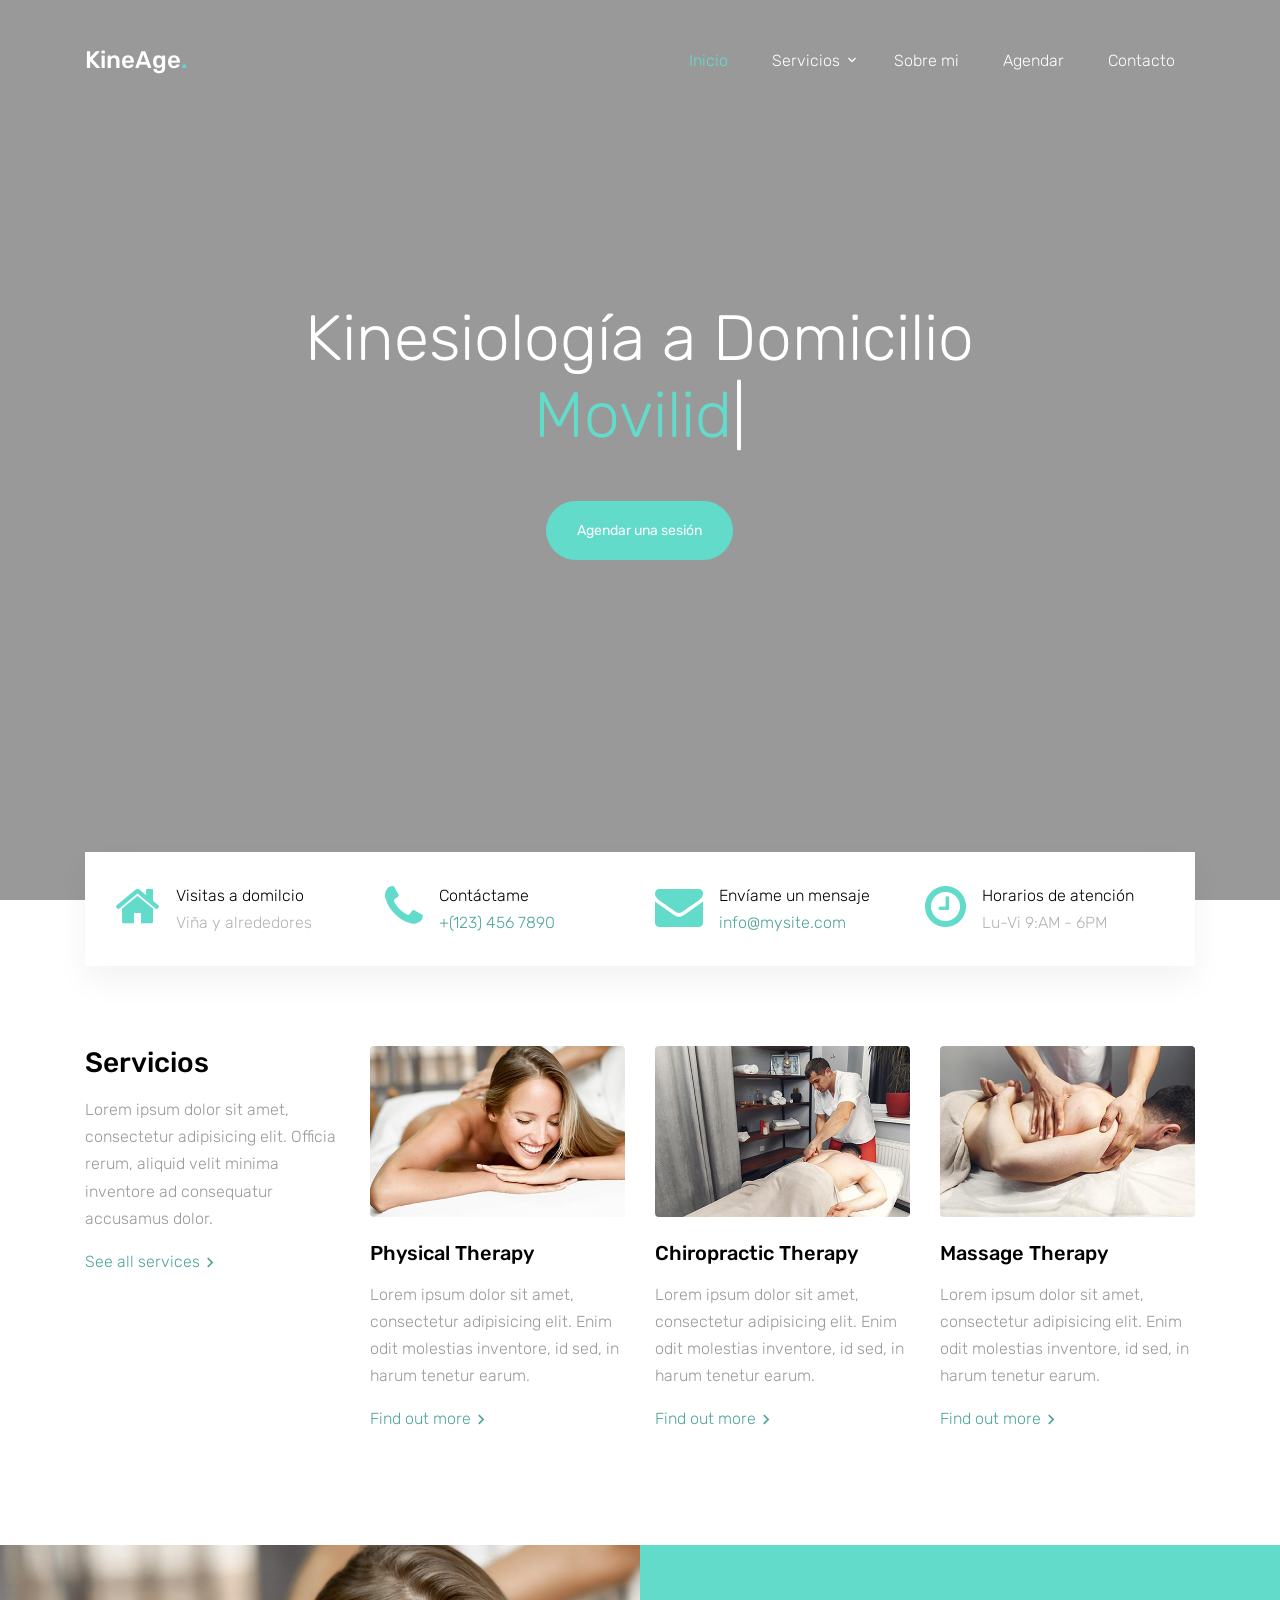
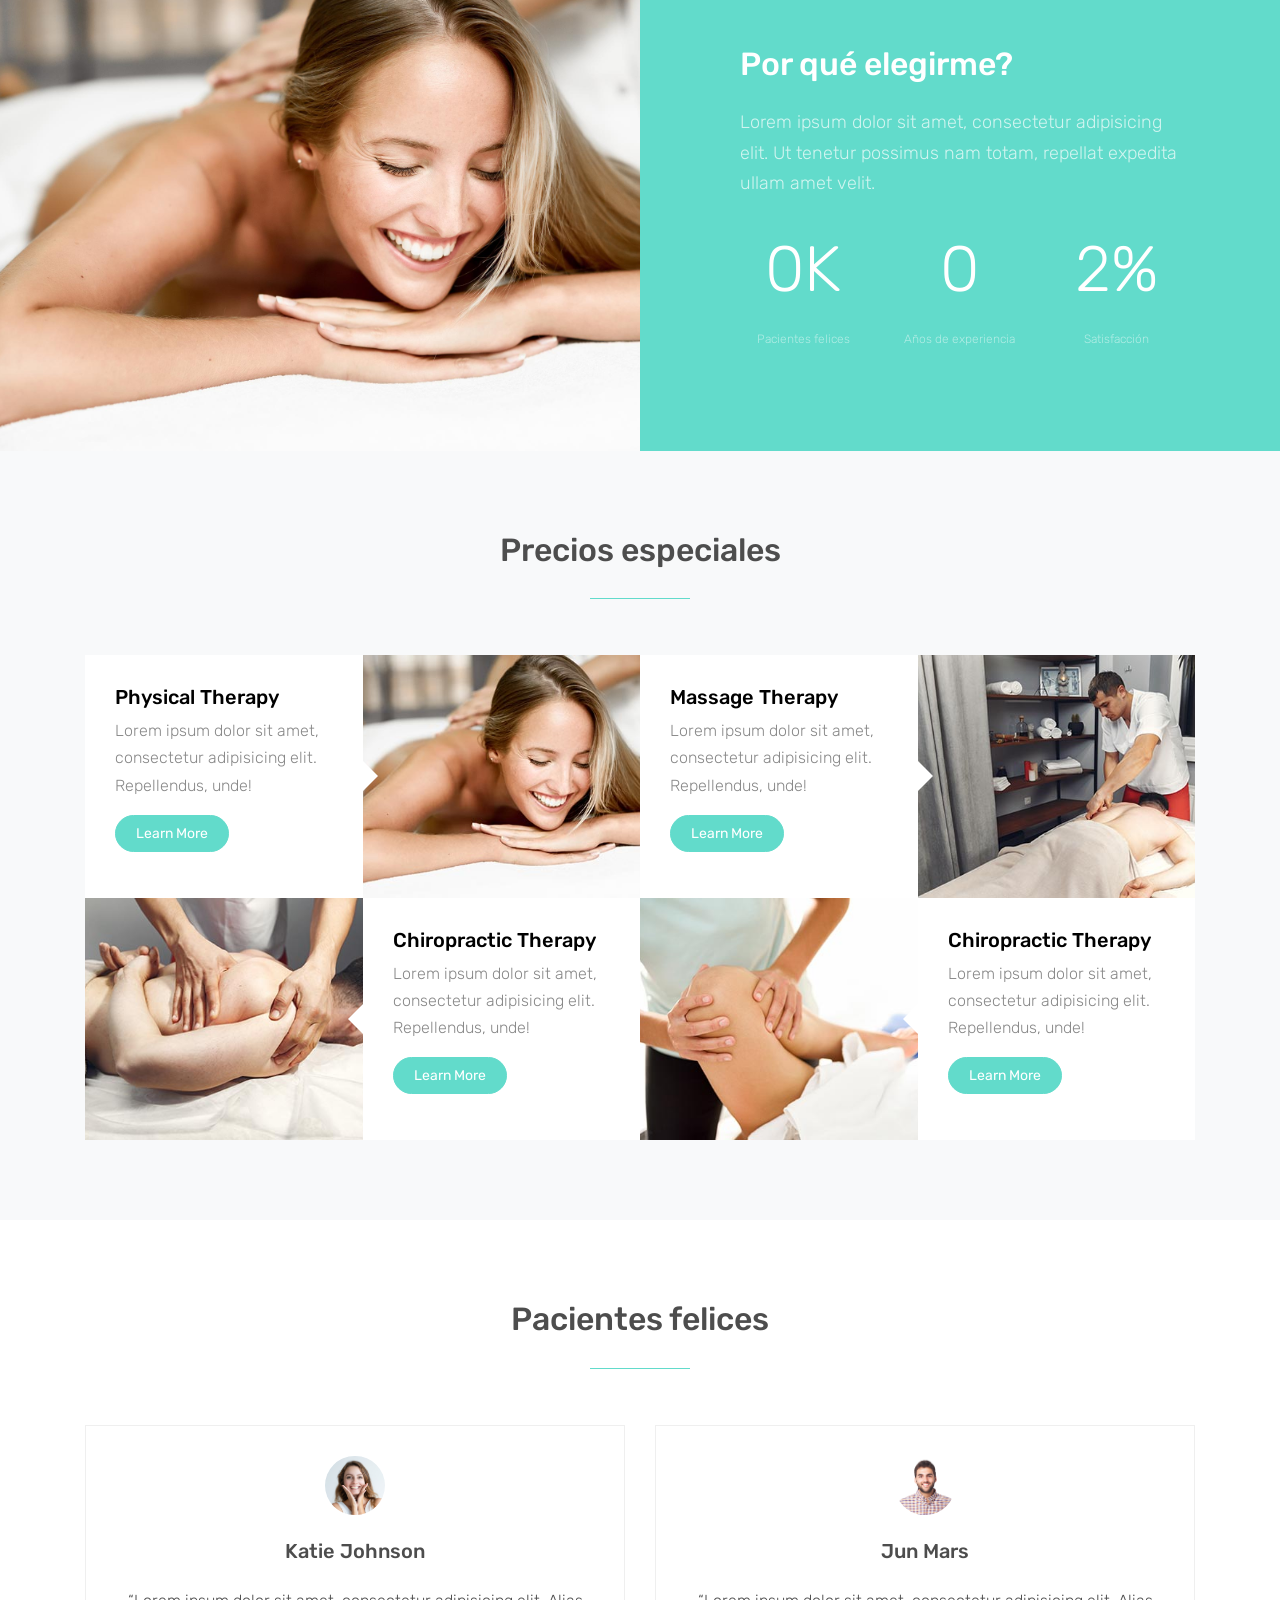
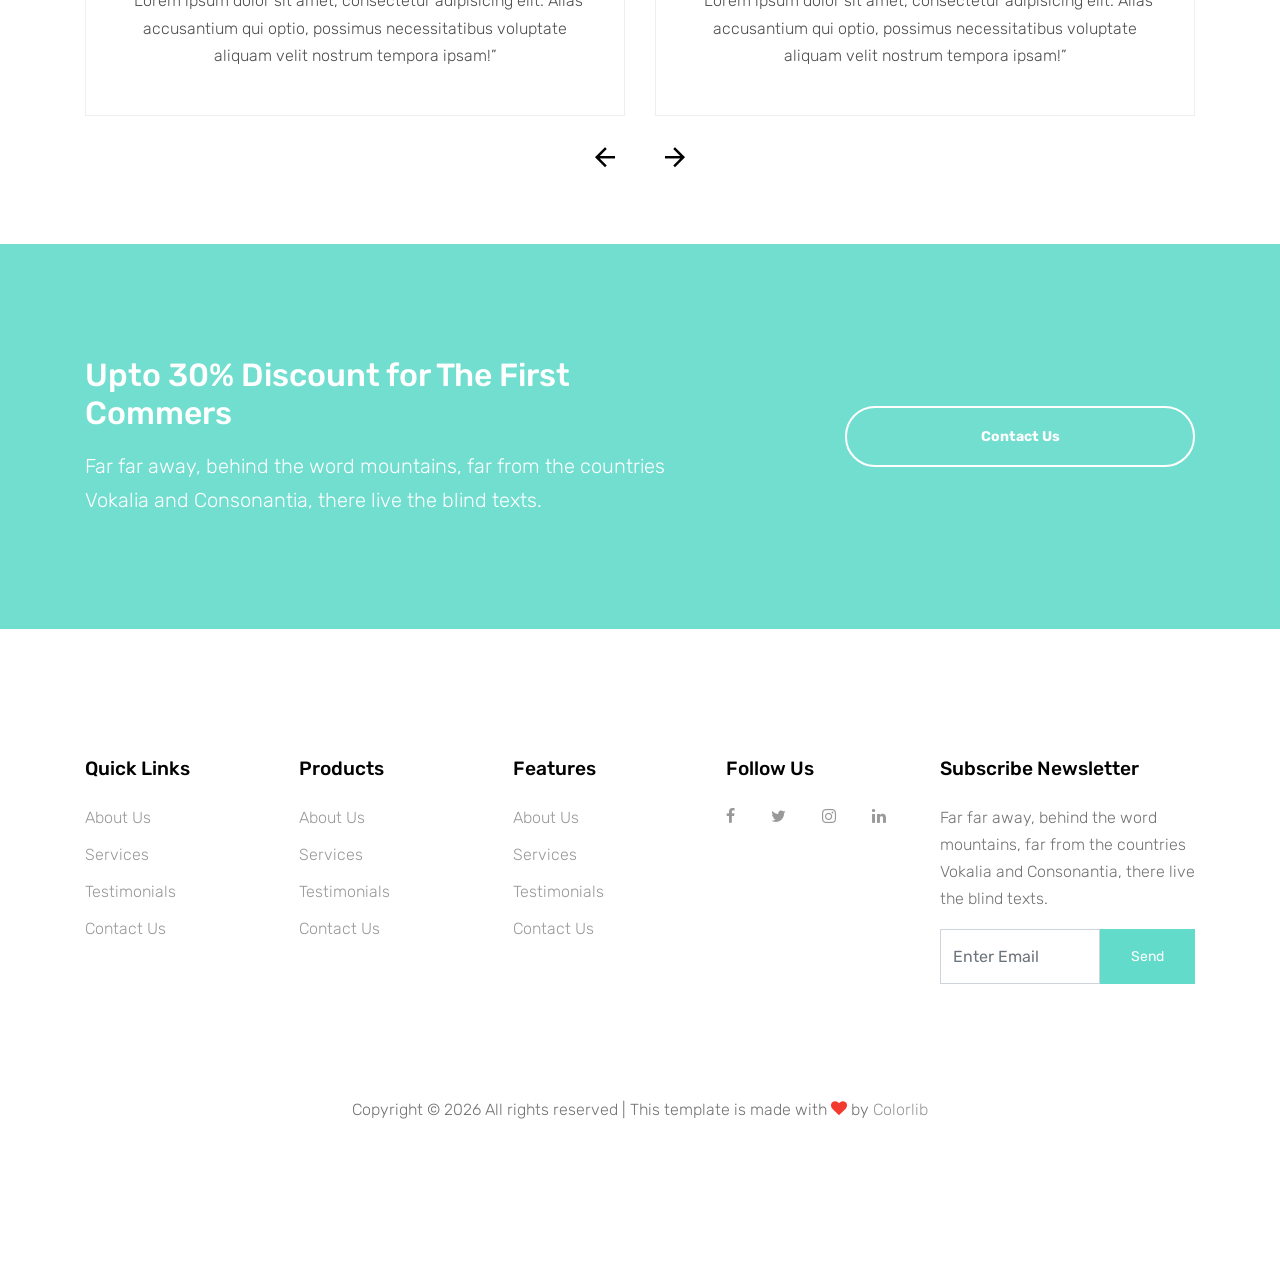
==== index.html @ 1f1e401e "Se añade a repositorio remoto" ====
<!DOCTYPE html>
<html lang="en">

<head>
  <title>Kineage &mdash; Website Template by Colorlib</title>
  <meta charset="utf-8">
  <meta name="viewport" content="width=device-width, initial-scale=1, shrink-to-fit=no">


  <link href="https://fonts.googleapis.com/css?family=Rubik:400,700" rel="stylesheet">

  <link rel="stylesheet" href="fonts/icomoon/style.css">

  <link rel="stylesheet" href="css/bootstrap.min.css">
  <link rel="stylesheet" href="css/magnific-popup.css">
  <link rel="stylesheet" href="css/jquery-ui.css">
  <link rel="stylesheet" href="css/owl.carousel.min.css">
  <link rel="stylesheet" href="css/owl.theme.default.min.css">

  <link rel="stylesheet" href="css/bootstrap-datepicker.css">

  <link rel="stylesheet" href="fonts/flaticon/font/flaticon.css">

  <link rel="stylesheet" href="css/aos.css">
  <link rel="stylesheet" href="css/rangeslider.css">

  <link rel="stylesheet" href="css/style.css">

</head>

<body>

  <div class="site-wrap">

    <div class="site-mobile-menu">
      <div class="site-mobile-menu-header">
        <div class="site-mobile-menu-close mt-3">
          <span class="icon-close2 js-menu-toggle"></span>
        </div>
      </div>
      <div class="site-mobile-menu-body"></div>
    </div>

    <header class="site-navbar" role="banner">

      <div class="container">
        <div class="row align-items-center">

          <div class="col-11 col-xl-4">
            <h1 class="mb-0 site-logo"><a href="index.html" class="text-white mb-0">KineAge<span
                  class="text-primary">.</span> </a></h1>
          </div>
          <div class="col-12 col-md-8 d-none d-xl-block">
            <nav class="site-navigation position-relative text-right" role="navigation">

              <ul class="site-menu js-clone-nav mr-auto d-none d-lg-block">
                <li class="active"><a href="index.html"><span>Inicio</span></a></li>
                <li class="has-children">
                  <a href="services.html"><span>Servicios</span></a>
                  <ul class="dropdown arrow-top">
                    <li><a href="#">Physical Therapy</a></li>
                    <li><a href="#">Massage Therapy</a></li>
                    <li><a href="#">Chiropractic Therapy</a></li>
                    <li class="has-children">
                      <a href="#">Dropdown</a>
                      <ul class="dropdown">
                        <li><a href="#">Physical Therapy</a></li>
                        <li><a href="#">Massage Therapy</a></li>
                        <li><a href="#">Chiropractic Therapy</a></li>
                      </ul>
                    </li>
                  </ul>
                </li>
                <li><a href="about.html"><span>Sobre mi</span></a></li>
                <li><a href="blog.html"><span>Agendar</span></a></li>
                <li><a href="contact.html"><span>Contacto</span></a></li>
              </ul>
            </nav>
          </div>


          <div class="d-inline-block d-xl-none ml-md-0 mr-auto py-3" style="position: relative; top: 3px;"><a href="#"
              class="site-menu-toggle js-menu-toggle text-white"><span class="icon-menu h3"></span></a></div>

        </div>

      </div>
  </div>

  </header>





  <div class="site-blocks-cover overlay"
    style="background-image: url('https://images.pexels.com/photos/8899511/pexels-photo-8899511.jpeg');" data-aos="fade"
    data-stellar-background-ratio="0.5">
    <div class="container">
      <div class="row align-items-center justify-content-center text-center">

        <div class="col-md-10">

          <div class="row justify-content-center mb-4">
            <div class="col-md-10 text-center">
              <h1 data-aos="fade-up" class="mb-5">Kinesiología a Domicilio <span class="typed-words"></span>
              </h1>

              <p data-aos="fade-up" data-aos-delay="100"><a href="#" class="btn btn-primary btn-pill">Agendar una
                  sesión</a>
              </p>
            </div>
          </div>

        </div>
      </div>
    </div>
  </div>



  <div class="block-quick-info-2">
    <div class="container">
      <div class="block-quick-info-2-inner">
        <div class="row">
          <div class="col-sm-6 col-md-6 col-lg-3 mb-3 mb-lg-0">
            <div class="d-flex quick-info-2">
              <span class="icon icon-home mr-3"></span>
              <div class="text">
                <strong class="d-block heading">Visitas a domilcio</strong>
                <span class="excerpt">Viña y alrededores</span>
              </div>
            </div>
          </div>
          <div class="col-sm-6 col-md-6 col-lg-3 mb-3 mb-lg-0">
            <div class="d-flex quick-info-2">
              <span class="icon icon-phone mr-3"></span>
              <div class="text">
                <strong class="d-block heading">Contáctame</strong>
                <span class="excerpt"><a href="#">+(123) 456 7890</a></span>
              </div>
            </div>
          </div>
          <div class="col-sm-6 col-md-6 col-lg-3 mb-3 mb-lg-0">
            <div class="d-flex quick-info-2">
              <span class="icon icon-envelope mr-3"></span>
              <div class="text">
                <strong class="d-block heading">Envíame un mensaje</strong>
                <span class="excerpt"><a href="#">info@mysite.com</a></span>
              </div>
            </div>
          </div>
          <div class="col-sm-6 col-md-6 col-lg-3 mb-3 mb-lg-0">
            <div class="d-flex quick-info-2">
              <span class="icon icon-clock-o mr-3"></span>
              <div class="text">
                <strong class="d-block heading">Horarios de atención</strong>
                <span class="excerpt">Lu-Vi 9:AM - 6PM</span>
              </div>
            </div>
          </div>
        </div>
      </div>
    </div>
  </div>

  <div class="block-services-1 py-5">
    <div class="container">
      <div class="row">
        <div class="mb-4 mb-lg-0 col-sm-6 col-md-6 col-lg-3">
          <h3 class="mb-3">Servicios</h3>
          <p>Lorem ipsum dolor sit amet, consectetur adipisicing elit. Officia rerum, aliquid velit minima inventore ad
            consequatur accusamus dolor.</p>
          <p><a href="#" class="d-inline-flex align-items-center block-service-1-more"><span>See all services</span>
              <span class="icon-keyboard_arrow_right icon"></span></a></p>
        </div>
        <div class="mb-4 mb-lg-0 col-sm-6 col-md-6 col-lg-3">
          <div class="block-service-1-card">
            <a href="#" class="thumbnail-link d-block mb-4"><img src="images/img_1.jpg" alt="Image"
                class="img-fluid"></a>
            <h3 class="block-service-1-heading mb-3"><a href="#">Physical Therapy</a></h3>
            <div class="block-service-1-excerpt">
              <p>Lorem ipsum dolor sit amet, consectetur adipisicing elit. Enim odit molestias inventore, id sed, in
                harum tenetur earum.</p>
            </div>
            <p><a href="#" class="d-inline-flex align-items-center block-service-1-more"><span>Find out more</span>
                <span class="icon-keyboard_arrow_right icon"></span></a></p>
          </div>
        </div>
        <div class="mb-4 mb-lg-0 col-sm-6 col-md-6 col-lg-3">
          <div class="block-service-1-card">
            <a href="#" class="thumbnail-link d-block mb-4"><img src="images/img_2.jpg" alt="Image"
                class="img-fluid"></a>
            <h3 class="block-service-1-heading mb-3"><a href="#">Chiropractic Therapy</a></h3>
            <div class="block-service-1-excerpt">
              <p>Lorem ipsum dolor sit amet, consectetur adipisicing elit. Enim odit molestias inventore, id sed, in
                harum tenetur earum.</p>
            </div>
            <p><a href="#" class="d-inline-flex align-items-center block-service-1-more"><span>Find out more</span>
                <span class="icon-keyboard_arrow_right icon"></span></a></p>
          </div>
        </div>
        <div class="mb-4 mb-lg-0 col-sm-6 col-md-6 col-lg-3">
          <div class="block-service-1-card">
            <a href="#" class="thumbnail-link d-block mb-4"><img src="images/img_3.jpg" alt="Image"
                class="img-fluid"></a>
            <h3 class="block-service-1-heading mb-3"><a href="#">Massage Therapy</a></h3>
            <div class="block-service-1-excerpt">
              <p>Lorem ipsum dolor sit amet, consectetur adipisicing elit. Enim odit molestias inventore, id sed, in
                harum tenetur earum.</p>
            </div>
            <p><a href="#" class="d-inline-flex align-items-center block-service-1-more"><span>Find out more</span>
                <span class="icon-keyboard_arrow_right icon"></span></a></p>
          </div>
        </div>
      </div>
    </div>
  </div>

  <div class="block-half-content-1 d-block d-lg-flex mt-5">
    <div class="block-half-content-img" style="background-image: url('images/hero_bg_1.jpg')">

    </div>
    <div class="block-half-content-text bg-primary">
      <div class="block-half-content-text-inner">
        <h2 class="block-half-content-heading mb-4">Por qué elegirme?</h2>
        <div class="block-half-content-excerpt">
          <p class="lead">Lorem ipsum dolor sit amet, consectetur adipisicing elit. Ut tenetur possimus nam totam,
            repellat expedita ullam amet velit.</p>
        </div>
      </div>

      <div class="block-counter-1 section-counter">
        <div class="row">
          <div class="col-sm-4">
            <div class="counter">
              <div class="number-wrap">
                <span class="block-counter-1-number" data-number="3">0</span><span class="append">K</span>
              </div>
              <span class="block-counter-1-caption">Pacientes felices</span>
            </div>
          </div>
          <div class="col-sm-4">
            <div class="counter">
              <div class="number-wrap">
                <span class="block-counter-1-number" data-number="7">0</span><span class="append
"></span>
              </div>
              <span class="block-counter-1-caption">Años de experiencia</span>
            </div>
          </div>
          <div class="col-sm-4">
            <div class="counter">
              <div class="number-wrap">
                <span class="block-counter-1-number" data-number="100">0</span><span class="append">%</span>
              </div>
              <span class="block-counter-1-caption">Satisfacción</span>
            </div>
          </div>
        </div>
      </div>
    </div>
  </div>

  <div class="site-section bg-light">
    <div class="container">
      <div class="row mb-5">
        <div class="col-md-12 text-center">
          <h2 class="site-section-heading text-center font-secondary">Precios especiales</h2>
        </div>
      </div>
    </div>
    <div class="container">
      <div class="d-block d-lg-flex">
        <div class="half-wrap d-block d-md-flex">
          <div class="half bg-white d-block d-md-flex arrow-right">
            <div class="text">
              <h2>Physical Therapy</h2>
              <p>Lorem ipsum dolor sit amet, consectetur adipisicing elit. Repellendus, unde!</p>
              <p><a href="course-details.html" class="btn btn-primary btn-sm btn-pill">Learn More</a></p>
            </div>
          </div>
          <div class="half bg-img img" style="background-image: url('images/img_1.jpg');"></div>
        </div>
        <div class="half-wrap d-block d-md-flex">
          <div class="half bg-white d-block d-md-flex arrow-right">
            <div class="text">
              <h2>Massage Therapy</h2>
              <p>Lorem ipsum dolor sit amet, consectetur adipisicing elit. Repellendus, unde!</p>
              <p><a href="course-details.html" class="btn btn-primary btn-sm btn-pill">Learn More</a></p>
            </div>
          </div>
          <div class="half bg-img img" style="background-image: url('images/img_2.jpg');"></div>
        </div>
      </div>

      <div class="d-block d-lg-flex">
        <div class="half-wrap d-block d-md-flex">
          <div class="half bg-white d-block d-md-flex arrow-left order-md-2">
            <div class="text">
              <h2>Chiropractic Therapy</h2>
              <p>Lorem ipsum dolor sit amet, consectetur adipisicing elit. Repellendus, unde!</p>
              <p><a href="course-details.html" class="btn btn-primary btn-sm btn-pill">Learn More</a></p>
            </div>
          </div>
          <div class="half bg-img img" style="background-image: url('images/img_3.jpg');"></div>
        </div>
        <div class="half-wrap d-block d-md-flex">
          <div class="half bg-white  d-block d-md-flex arrow-left order-md-2">
            <div class="text">
              <h2>Chiropractic Therapy</h2>
              <p>Lorem ipsum dolor sit amet, consectetur adipisicing elit. Repellendus, unde!</p>
              <p><a href="course-details.html" class="btn btn-primary btn-sm btn-pill">Learn More</a></p>
            </div>
          </div>
          <div class="half bg-img img" style="background-image: url('images/img_4.jpg');"></div>
        </div>
      </div>
    </div>
  </div>

  <div class="site-section">
    <div class="container">
      <div class="row mb-5">
        <div class="col-md-12 text-center">
          <h2 class="site-section-heading text-center font-secondary">Pacientes felices</h2>
        </div>
      </div>
      <div class="row">

        <div class="col-12">

          <div class="owl-carousel-2 owl-carousel">

            <div class="d-block block-testimony mx-auto text-center">
              <div class="person w-25 mx-auto mb-4">
                <img src="images/person_1.jpg" alt="Image" class="img-fluid rounded-circle w-50 mx-auto">
              </div>
              <div>
                <h2 class="h5 mb-4">Katie Johnson</h2>
                <blockquote>&ldquo;Lorem ipsum dolor sit amet, consectetur adipisicing elit. Alias accusantium qui
                  optio, possimus necessitatibus voluptate aliquam velit nostrum tempora ipsam!&rdquo;</blockquote>
              </div>
            </div>

            <div class="d-block block-testimony mx-auto text-center">
              <div class="person w-25 mx-auto mb-4">
                <img src="images/person_2.jpg" alt="Image" class="img-fluid rounded-circle w-50 mx-auto">
              </div>
              <div>
                <h2 class="h5 mb-4">Jun Mars</h2>
                <blockquote>&ldquo;Lorem ipsum dolor sit amet, consectetur adipisicing elit. Alias accusantium qui
                  optio, possimus necessitatibus voluptate aliquam velit nostrum tempora ipsam!&rdquo;</blockquote>
              </div>
            </div>

            <div class="d-block block-testimony mx-auto text-center">
              <div class="person w-25 mx-auto mb-4">
                <img src="images/person_3.jpg" alt="Image" class="img-fluid rounded-circle w-50 mx-auto">
              </div>
              <div>
                <h2 class="h5 mb-4">Katie Johnson</h2>
                <blockquote>&ldquo;Lorem ipsum dolor sit amet, consectetur adipisicing elit. Alias accusantium qui
                  optio, possimus necessitatibus voluptate aliquam velit nostrum tempora ipsam!&rdquo;</blockquote>
              </div>
            </div>

            <div class="d-block block-testimony mx-auto text-center">
              <div class="person w-25 mx-auto mb-4">
                <img src="images/person_4.jpg" alt="Image" class="img-fluid rounded-circle w-50 mx-auto">
              </div>
              <div>
                <h2 class="h5 mb-4">Jun Mars</h2>
                <blockquote>&ldquo;Lorem ipsum dolor sit amet, consectetur adipisicing elit. Alias accusantium qui
                  optio, possimus necessitatibus voluptate aliquam velit nostrum tempora ipsam!&rdquo;</blockquote>
              </div>
            </div>


          </div>
        </div>


      </div>
    </div>
  </div>

  <div class="mt-5 block-cta-1 primary-overlay" style="background-image: url('images/hero_bg_2.jpg')">
    <div class="container">
      <div class="row align-items-center justify-content-between">
        <div class="col-lg-7 mb-4 mb-lg-0">
          <h2 class="mb-3 mt-0 text-white">Upto 30% Discount for The First Commers</h2>
          <p class="mb-0 text-white lead">Far far away, behind the word mountains, far from the countries Vokalia and
            Consonantia, there live the blind texts.</p>
        </div>
        <div class="col-lg-4">
          <p class="mb-0"><a href="contact.html"
              class="btn btn-outline-white text-white btn-md btn-pill px-5 font-weight-bold btn-block">Contact Us</a>
          </p>
        </div>
      </div>
    </div>
  </div>

  <footer class="site-footer">
    <div class="container">
      <div class="row">
        <div class="col-md-9">
          <div class="row">
            <div class="col-md-6 mb-5 mb-lg-0 col-lg-3">
              <h2 class="footer-heading mb-4">Quick Links</h2>
              <ul class="list-unstyled">
                <li><a href="#">About Us</a></li>
                <li><a href="#">Services</a></li>
                <li><a href="#">Testimonials</a></li>
                <li><a href="#">Contact Us</a></li>
              </ul>
            </div>
            <div class="col-md-6 mb-5 mb-lg-0 col-lg-3">
              <h2 class="footer-heading mb-4">Products</h2>
              <ul class="list-unstyled">
                <li><a href="#">About Us</a></li>
                <li><a href="#">Services</a></li>
                <li><a href="#">Testimonials</a></li>
                <li><a href="#">Contact Us</a></li>
              </ul>
            </div>
            <div class="col-md-6 mb-5 mb-lg-0 col-lg-3">
              <h2 class="footer-heading mb-4">Features</h2>
              <ul class="list-unstyled">
                <li><a href="#">About Us</a></li>
                <li><a href="#">Services</a></li>
                <li><a href="#">Testimonials</a></li>
                <li><a href="#">Contact Us</a></li>
              </ul>
            </div>
            <div class="col-md-6 mb-5 mb-lg-0 col-lg-3">
              <h2 class="footer-heading mb-4">Follow Us</h2>
              <a href="#" class="pl-0 pr-3"><span class="icon-facebook"></span></a>
              <a href="#" class="pl-3 pr-3"><span class="icon-twitter"></span></a>
              <a href="#" class="pl-3 pr-3"><span class="icon-instagram"></span></a>
              <a href="#" class="pl-3 pr-3"><span class="icon-linkedin"></span></a>
            </div>
          </div>
        </div>
        <div class="col-lg-3">
          <h2 class="footer-heading mb-4">Subscribe Newsletter</h2>
          <p>Far far away, behind the word mountains, far from the countries Vokalia and Consonantia, there live the
            blind texts.</p>
          <form action="#" method="post" class="subscription">
            <div class="input-group mb-3  d-flex align-items-stretch">
              <input type="text" class="form-control bg-transparent" placeholder="Enter Email" aria-label="Enter Email"
                aria-describedby="button-addon2">
              <button class="btn btn-primary text-white" type="button" id="button-addon2">Send</button>
            </div>
          </form>
        </div>
      </div>
      <div class="row pt-5 mt-5">
        <div class="col-12 text-md-center text-left">
          <p>
            <!-- Link back to Colorlib can't be removed. Template is licensed under CC BY 3.0. -->
            Copyright &copy;
            <script>document.write(new Date().getFullYear());</script> All rights reserved | This template is made with
            <i class="icon-heart text-danger" aria-hidden="true"></i> by <a href="https://colorlib.com"
              target="_blank">Colorlib</a>
            <!-- Link back to Colorlib can't be removed. Template is licensed under CC BY 3.0. -->
          </p>
        </div>
      </div>
    </div>
  </footer>
  </div>

  <script src="js/jquery-3.3.1.min.js"></script>
  <script src="js/jquery-migrate-3.0.1.min.js"></script>
  <script src="js/jquery-ui.js"></script>
  <script src="js/popper.min.js"></script>
  <script src="js/bootstrap.min.js"></script>
  <script src="js/owl.carousel.min.js"></script>
  <script src="js/jquery.stellar.min.js"></script>
  <script src="js/jquery.countdown.min.js"></script>
  <script src="js/jquery.magnific-popup.min.js"></script>
  <script src="js/jquery.animateNumber.min.js"></script>
  <script src="js/jquery.waypoints.min.js"></script>

  <script src="js/bootstrap-datepicker.min.js"></script>
  <script src="js/aos.js"></script>
  <script src="js/rangeslider.min.js"></script>


  <script src="js/typed.js"></script>
  <script>
    var typed = new Typed('.typed-words', {
      strings: ["Movilidad", "Fuerza", "Bienestar"],
      typeSpeed: 80,
      backSpeed: 80,
      backDelay: 4000,
      startDelay: 1000,
      loop: true,
      showCursor: true
    });
  </script>

  <script src="js/main.js"></script>

</body>

</html>
---- fonts/icomoon/style.css ----
@font-face {
  font-family: 'icomoon';
  src:  url('fonts/icomoon.eot?10si43');
  src:  url('fonts/icomoon.eot?10si43#iefix') format('embedded-opentype'),
    url('fonts/icomoon.ttf?10si43') format('truetype'),
    url('fonts/icomoon.woff?10si43') format('woff'),
    url('fonts/icomoon.svg?10si43#icomoon') format('svg');
  font-weight: normal;
  font-style: normal;
}

[class^="icon-"], [class*=" icon-"] {
  /* use !important to prevent issues with browser extensions that change fonts */
  font-family: 'icomoon' !important;
  speak: none;
  font-style: normal;
  font-weight: normal;
  font-variant: normal;
  text-transform: none;
  line-height: 1;

  /* Better Font Rendering =========== */
  -webkit-font-smoothing: antialiased;
  -moz-osx-font-smoothing: grayscale;
}

.icon-asterisk:before {
  content: "\f069";
}
.icon-plus:before {
  content: "\f067";
}
.icon-question:before {
  content: "\f128";
}
.icon-minus:before {
  content: "\f068";
}
.icon-glass:before {
  content: "\f000";
}
.icon-music:before {
  content: "\f001";
}
.icon-search:before {
  content: "\f002";
}
.icon-envelope-o:before {
  content: "\f003";
}
.icon-heart:before {
  content: "\f004";
}
.icon-star:before {
  content: "\f005";
}
.icon-star-o:before {
  content: "\f006";
}
.icon-user:before {
  content: "\f007";
}
.icon-film:before {
  content: "\f008";
}
.icon-th-large:before {
  content: "\f009";
}
.icon-th:before {
  content: "\f00a";
}
.icon-th-list:before {
  content: "\f00b";
}
.icon-check:before {
  content: "\f00c";
}
.icon-close:before {
  content: "\f00d";
}
.icon-remove:before {
  content: "\f00d";
}
.icon-times:before {
  content: "\f00d";
}
.icon-search-plus:before {
  content: "\f00e";
}
.icon-search-minus:before {
  content: "\f010";
}
.icon-power-off:before {
  content: "\f011";
}
.icon-signal:before {
  content: "\f012";
}
.icon-cog:before {
  content: "\f013";
}
.icon-gear:before {
  content: "\f013";
}
.icon-trash-o:before {
  content: "\f014";
}
.icon-home:before {
  content: "\f015";
}
.icon-file-o:before {
  content: "\f016";
}
.icon-clock-o:before {
  content: "\f017";
}
.icon-road:before {
  content: "\f018";
}
.icon-download:before {
  content: "\f019";
}
.icon-arrow-circle-o-down:before {
  content: "\f01a";
}
.icon-arrow-circle-o-up:before {
  content: "\f01b";
}
.icon-inbox:before {
  content: "\f01c";
}
.icon-play-circle-o:before {
  content: "\f01d";
}
.icon-repeat:before {
  content: "\f01e";
}
.icon-rotate-right:before {
  content: "\f01e";
}
.icon-refresh:before {
  content: "\f021";
}
.icon-list-alt:before {
  content: "\f022";
}
.icon-lock:before {
  content: "\f023";
}
.icon-flag:before {
  content: "\f024";
}
.icon-headphones:before {
  content: "\f025";
}
.icon-volume-off:before {
  content: "\f026";
}
.icon-volume-down:before {
  content: "\f027";
}
.icon-volume-up:before {
  content: "\f028";
}
.icon-qrcode:before {
  content: "\f029";
}
.icon-barcode:before {
  content: "\f02a";
}
.icon-tag:before {
  content: "\f02b";
}
.icon-tags:before {
  content: "\f02c";
}
.icon-book:before {
  content: "\f02d";
}
.icon-bookmark:before {
  content: "\f02e";
}
.icon-print:before {
  content: "\f02f";
}
.icon-camera:before {
  content: "\f030";
}
.icon-font:before {
  content: "\f031";
}
.icon-bold:before {
  content: "\f032";
}
.icon-italic:before {
  content: "\f033";
}
.icon-text-height:before {
  content: "\f034";
}
.icon-text-width:before {
  content: "\f035";
}
.icon-align-left:before {
  content: "\f036";
}
.icon-align-center:before {
  content: "\f037";
}
.icon-align-right:before {
  content: "\f038";
}
.icon-align-justify:before {
  content: "\f039";
}
.icon-list:before {
  content: "\f03a";
}
.icon-dedent:before {
  content: "\f03b";
}
.icon-outdent:before {
  content: "\f03b";
}
.icon-indent:before {
  content: "\f03c";
}
.icon-video-camera:before {
  content: "\f03d";
}
.icon-image:before {
  content: "\f03e";
}
.icon-photo:before {
  content: "\f03e";
}
.icon-picture-o:before {
  content: "\f03e";
}
.icon-pencil:before {
  content: "\f040";
}
.icon-map-marker:before {
  content: "\f041";
}
.icon-adjust:before {
  content: "\f042";
}
.icon-tint:before {
  content: "\f043";
}
.icon-edit:before {
  content: "\f044";
}
.icon-pencil-square-o:before {
  content: "\f044";
}
.icon-share-square-o:before {
  content: "\f045";
}
.icon-check-square-o:before {
  content: "\f046";
}
.icon-arrows:before {
  content: "\f047";
}
.icon-step-backward:before {
  content: "\f048";
}
.icon-fast-backward:before {
  content: "\f049";
}
.icon-backward:before {
  content: "\f04a";
}
.icon-play:before {
  content: "\f04b";
}
.icon-pause:before {
  content: "\f04c";
}
.icon-stop:before {
  content: "\f04d";
}
.icon-forward:before {
  content: "\f04e";
}
.icon-fast-forward:before {
  content: "\f050";
}
.icon-step-forward:before {
  content: "\f051";
}
.icon-eject:before {
  content: "\f052";
}
.icon-chevron-left:before {
  content: "\f053";
}
.icon-chevron-right:before {
  content: "\f054";
}
.icon-plus-circle:before {
  content: "\f055";
}
.icon-minus-circle:before {
  content: "\f056";
}
.icon-times-circle:before {
  content: "\f057";
}
.icon-check-circle:before {
  content: "\f058";
}
.icon-question-circle:before {
  content: "\f059";
}
.icon-info-circle:before {
  content: "\f05a";
}
.icon-crosshairs:before {
  content: "\f05b";
}
.icon-times-circle-o:before {
  content: "\f05c";
}
.icon-check-circle-o:before {
  content: "\f05d";
}
.icon-ban:before {
  content: "\f05e";
}
.icon-arrow-left:before {
  content: "\f060";
}
.icon-arrow-right:before {
  content: "\f061";
}
.icon-arrow-up:before {
  content: "\f062";
}
.icon-arrow-down:before {
  content: "\f063";
}
.icon-mail-forward:before {
  content: "\f064";
}
.icon-share:before {
  content: "\f064";
}
.icon-expand:before {
  content: "\f065";
}
.icon-compress:before {
  content: "\f066";
}
.icon-exclamation-circle:before {
  content: "\f06a";
}
.icon-gift:before {
  content: "\f06b";
}
.icon-leaf:before {
  content: "\f06c";
}
.icon-fire:before {
  content: "\f06d";
}
.icon-eye:before {
  content: "\f06e";
}
.icon-eye-slash:before {
  content: "\f070";
}
.icon-exclamation-triangle:before {
  content: "\f071";
}
.icon-warning:before {
  content: "\f071";
}
.icon-plane:before {
  content: "\f072";
}
.icon-calendar:before {
  content: "\f073";
}
.icon-random:before {
  content: "\f074";
}
.icon-comment:before {
  content: "\f075";
}
.icon-magnet:before {
  content: "\f076";
}
.icon-chevron-up:before {
  content: "\f077";
}
.icon-chevron-down:before {
  content: "\f078";
}
.icon-retweet:before {
  content: "\f079";
}
.icon-shopping-cart:before {
  content: "\f07a";
}
.icon-folder:before {
  content: "\f07b";
}
.icon-folder-open:before {
  content: "\f07c";
}
.icon-arrows-v:before {
  content: "\f07d";
}
.icon-arrows-h:before {
  content: "\f07e";
}
.icon-bar-chart:before {
  content: "\f080";
}
.icon-bar-chart-o:before {
  content: "\f080";
}
.icon-twitter-square:before {
  content: "\f081";
}
.icon-facebook-square:before {
  content: "\f082";
}
.icon-camera-retro:before {
  content: "\f083";
}
.icon-key:before {
  content: "\f084";
}
.icon-cogs:before {
  content: "\f085";
}
.icon-gears:before {
  content: "\f085";
}
.icon-comments:before {
  content: "\f086";
}
.icon-thumbs-o-up:before {
  content: "\f087";
}
.icon-thumbs-o-down:before {
  content: "\f088";
}
.icon-star-half:before {
  content: "\f089";
}
.icon-heart-o:before {
  content: "\f08a";
}
.icon-sign-out:before {
  content: "\f08b";
}
.icon-linkedin-square:before {
  content: "\f08c";
}
.icon-thumb-tack:before {
  content: "\f08d";
}
.icon-external-link:before {
  content: "\f08e";
}
.icon-sign-in:before {
  content: "\f090";
}
.icon-trophy:before {
  content: "\f091";
}
.icon-github-square:before {
  content: "\f092";
}
.icon-upload:before {
  content: "\f093";
}
.icon-lemon-o:before {
  content: "\f094";
}
.icon-phone:before {
  content: "\f095";
}
.icon-square-o:before {
  content: "\f096";
}
.icon-bookmark-o:before {
  content: "\f097";
}
.icon-phone-square:before {
  content: "\f098";
}
.icon-twitter:before {
  content: "\f099";
}
.icon-facebook:before {
  content: "\f09a";
}
.icon-facebook-f:before {
  content: "\f09a";
}
.icon-github:before {
  content: "\f09b";
}
.icon-unlock:before {
  content: "\f09c";
}
.icon-credit-card:before {
  content: "\f09d";
}
.icon-feed:before {
  content: "\f09e";
}
.icon-rss:before {
  content: "\f09e";
}
.icon-hdd-o:before {
  content: "\f0a0";
}
.icon-bullhorn:before {
  content: "\f0a1";
}
.icon-bell-o:before {
  content: "\f0a2";
}
.icon-certificate:before {
  content: "\f0a3";
}
.icon-hand-o-right:before {
  content: "\f0a4";
}
.icon-hand-o-left:before {
  content: "\f0a5";
}
.icon-hand-o-up:before {
  content: "\f0a6";
}
.icon-hand-o-down:before {
  content: "\f0a7";
}
.icon-arrow-circle-left:before {
  content: "\f0a8";
}
.icon-arrow-circle-right:before {
  content: "\f0a9";
}
.icon-arrow-circle-up:before {
  content: "\f0aa";
}
.icon-arrow-circle-down:before {
  content: "\f0ab";
}
.icon-globe:before {
  content: "\f0ac";
}
.icon-wrench:before {
  content: "\f0ad";
}
.icon-tasks:before {
  content: "\f0ae";
}
.icon-filter:before {
  content: "\f0b0";
}
.icon-briefcase:before {
  content: "\f0b1";
}
.icon-arrows-alt:before {
  content: "\f0b2";
}
.icon-group:before {
  content: "\f0c0";
}
.icon-users:before {
  content: "\f0c0";
}
.icon-chain:before {
  content: "\f0c1";
}
.icon-link:before {
  content: "\f0c1";
}
.icon-cloud:before {
  content: "\f0c2";
}
.icon-flask:before {
  content: "\f0c3";
}
.icon-cut:before {
  content: "\f0c4";
}
.icon-scissors:before {
  content: "\f0c4";
}
.icon-copy:before {
  content: "\f0c5";
}
.icon-files-o:before {
  content: "\f0c5";
}
.icon-paperclip:before {
  content: "\f0c6";
}
.icon-floppy-o:before {
  content: "\f0c7";
}
.icon-save:before {
  content: "\f0c7";
}
.icon-square:before {
  content: "\f0c8";
}
.icon-bars:before {
  content: "\f0c9";
}
.icon-navicon:before {
  content: "\f0c9";
}
.icon-reorder:before {
  content: "\f0c9";
}
.icon-list-ul:before {
  content: "\f0ca";
}
.icon-list-ol:before {
  content: "\f0cb";
}
.icon-strikethrough:before {
  content: "\f0cc";
}
.icon-underline:before {
  content: "\f0cd";
}
.icon-table:before {
  content: "\f0ce";
}
.icon-magic:before {
  content: "\f0d0";
}
.icon-truck:before {
  content: "\f0d1";
}
.icon-pinterest:before {
  content: "\f0d2";
}
.icon-pinterest-square:before {
  content: "\f0d3";
}
.icon-google-plus-square:before {
  content: "\f0d4";
}
.icon-google-plus:before {
  content: "\f0d5";
}
.icon-money:before {
  content: "\f0d6";
}
.icon-caret-down:before {
  content: "\f0d7";
}
.icon-caret-up:before {
  content: "\f0d8";
}
.icon-caret-left:before {
  content: "\f0d9";
}
.icon-caret-right:before {
  content: "\f0da";
}
.icon-columns:before {
  content: "\f0db";
}
.icon-sort:before {
  content: "\f0dc";
}
.icon-unsorted:before {
  content: "\f0dc";
}
.icon-sort-desc:before {
  content: "\f0dd";
}
.icon-sort-down:before {
  content: "\f0dd";
}
.icon-sort-asc:before {
  content: "\f0de";
}
.icon-sort-up:before {
  content: "\f0de";
}
.icon-envelope:before {
  content: "\f0e0";
}
.icon-linkedin:before {
  content: "\f0e1";
}
.icon-rotate-left:before {
  content: "\f0e2";
}
.icon-undo:before {
  content: "\f0e2";
}
.icon-gavel:before {
  content: "\f0e3";
}
.icon-legal:before {
  content: "\f0e3";
}
.icon-dashboard:before {
  content: "\f0e4";
}
.icon-tachometer:before {
  content: "\f0e4";
}
.icon-comment-o:before {
  content: "\f0e5";
}
.icon-comments-o:before {
  content: "\f0e6";
}
.icon-bolt:before {
  content: "\f0e7";
}
.icon-flash:before {
  content: "\f0e7";
}
.icon-sitemap:before {
  content: "\f0e8";
}
.icon-umbrella:before {
  content: "\f0e9";
}
.icon-clipboard:before {
  content: "\f0ea";
}
.icon-paste:before {
  content: "\f0ea";
}
.icon-lightbulb-o:before {
  content: "\f0eb";
}
.icon-exchange:before {
  content: "\f0ec";
}
.icon-cloud-download:before {
  content: "\f0ed";
}
.icon-cloud-upload:before {
  content: "\f0ee";
}
.icon-user-md:before {
  content: "\f0f0";
}
.icon-stethoscope:before {
  content: "\f0f1";
}
.icon-suitcase:before {
  content: "\f0f2";
}
.icon-bell:before {
  content: "\f0f3";
}
.icon-coffee:before {
  content: "\f0f4";
}
.icon-cutlery:before {
  content: "\f0f5";
}
.icon-file-text-o:before {
  content: "\f0f6";
}
.icon-building-o:before {
  content: "\f0f7";
}
.icon-hospital-o:before {
  content: "\f0f8";
}
.icon-ambulance:before {
  content: "\f0f9";
}
.icon-medkit:before {
  content: "\f0fa";
}
.icon-fighter-jet:before {
  content: "\f0fb";
}
.icon-beer:before {
  content: "\f0fc";
}
.icon-h-square:before {
  content: "\f0fd";
}
.icon-plus-square:before {
  content: "\f0fe";
}
.icon-angle-double-left:before {
  content: "\f100";
}
.icon-angle-double-right:before {
  content: "\f101";
}
.icon-angle-double-up:before {
  content: "\f102";
}
.icon-angle-double-down:before {
  content: "\f103";
}
.icon-angle-left:before {
  content: "\f104";
}
.icon-angle-right:before {
  content: "\f105";
}
.icon-angle-up:before {
  content: "\f106";
}
.icon-angle-down:before {
  content: "\f107";
}
.icon-desktop:before {
  content: "\f108";
}
.icon-laptop:before {
  content: "\f109";
}
.icon-tablet:before {
  content: "\f10a";
}
.icon-mobile:before {
  content: "\f10b";
}
.icon-mobile-phone:before {
  content: "\f10b";
}
.icon-circle-o:before {
  content: "\f10c";
}
.icon-quote-left:before {
  content: "\f10d";
}
.icon-quote-right:before {
  content: "\f10e";
}
.icon-spinner:before {
  content: "\f110";
}
.icon-circle:before {
  content: "\f111";
}
.icon-mail-reply:before {
  content: "\f112";
}
.icon-reply:before {
  content: "\f112";
}
.icon-github-alt:before {
  content: "\f113";
}
.icon-folder-o:before {
  content: "\f114";
}
.icon-folder-open-o:before {
  content: "\f115";
}
.icon-smile-o:before {
  content: "\f118";
}
.icon-frown-o:before {
  content: "\f119";
}
.icon-meh-o:before {
  content: "\f11a";
}
.icon-gamepad:before {
  content: "\f11b";
}
.icon-keyboard-o:before {
  content: "\f11c";
}
.icon-flag-o:before {
  content: "\f11d";
}
.icon-flag-checkered:before {
  content: "\f11e";
}
.icon-terminal:before {
  content: "\f120";
}
.icon-code:before {
  content: "\f121";
}
.icon-mail-reply-all:before {
  content: "\f122";
}
.icon-reply-all:before {
  content: "\f122";
}
.icon-star-half-empty:before {
  content: "\f123";
}
.icon-star-half-full:before {
  content: "\f123";
}
.icon-star-half-o:before {
  content: "\f123";
}
.icon-location-arrow:before {
  content: "\f124";
}
.icon-crop:before {
  content: "\f125";
}
.icon-code-fork:before {
  content: "\f126";
}
.icon-chain-broken:before {
  content: "\f127";
}
.icon-unlink:before {
  content: "\f127";
}
.icon-info:before {
  content: "\f129";
}
.icon-exclamation:before {
  content: "\f12a";
}
.icon-superscript:before {
  content: "\f12b";
}
.icon-subscript:before {
  content: "\f12c";
}
.icon-eraser:before {
  content: "\f12d";
}
.icon-puzzle-piece:before {
  content: "\f12e";
}
.icon-microphone:before {
  content: "\f130";
}
.icon-microphone-slash:before {
  content: "\f131";
}
.icon-shield:before {
  content: "\f132";
}
.icon-calendar-o:before {
  content: "\f133";
}
.icon-fire-extinguisher:before {
  content: "\f134";
}
.icon-rocket:before {
  content: "\f135";
}
.icon-maxcdn:before {
  content: "\f136";
}
.icon-chevron-circle-left:before {
  content: "\f137";
}
.icon-chevron-circle-right:before {
  content: "\f138";
}
.icon-chevron-circle-up:before {
  content: "\f139";
}
.icon-chevron-circle-down:before {
  content: "\f13a";
}
.icon-html5:before {
  content: "\f13b";
}
.icon-css3:before {
  content: "\f13c";
}
.icon-anchor:before {
  content: "\f13d";
}
.icon-unlock-alt:before {
  content: "\f13e";
}
.icon-bullseye:before {
  content: "\f140";
}
.icon-ellipsis-h:before {
  content: "\f141";
}
.icon-ellipsis-v:before {
  content: "\f142";
}
.icon-rss-square:before {
  content: "\f143";
}
.icon-play-circle:before {
  content: "\f144";
}
.icon-ticket:before {
  content: "\f145";
}
.icon-minus-square:before {
  content: "\f146";
}
.icon-minus-square-o:before {
  content: "\f147";
}
.icon-level-up:before {
  content: "\f148";
}
.icon-level-down:before {
  content: "\f149";
}
.icon-check-square:before {
  content: "\f14a";
}
.icon-pencil-square:before {
  content: "\f14b";
}
.icon-external-link-square:before {
  content: "\f14c";
}
.icon-share-square:before {
  content: "\f14d";
}
.icon-compass:before {
  content: "\f14e";
}
.icon-caret-square-o-down:before {
  content: "\f150";
}
.icon-toggle-down:before {
  content: "\f150";
}
.icon-caret-square-o-up:before {
  content: "\f151";
}
.icon-toggle-up:before {
  content: "\f151";
}
.icon-caret-square-o-right:before {
  content: "\f152";
}
.icon-toggle-right:before {
  content: "\f152";
}
.icon-eur:before {
  content: "\f153";
}
.icon-euro:before {
  content: "\f153";
}
.icon-gbp:before {
  content: "\f154";
}
.icon-dollar:before {
  content: "\f155";
}
.icon-usd:before {
  content: "\f155";
}
.icon-inr:before {
  content: "\f156";
}
.icon-rupee:before {
  content: "\f156";
}
.icon-cny:before {
  content: "\f157";
}
.icon-jpy:before {
  content: "\f157";
}
.icon-rmb:before {
  content: "\f157";
}
.icon-yen:before {
  content: "\f157";
}
.icon-rouble:before {
  content: "\f158";
}
.icon-rub:before {
  content: "\f158";
}
.icon-ruble:before {
  content: "\f158";
}
.icon-krw:before {
  content: "\f159";
}
.icon-won:before {
  content: "\f159";
}
.icon-bitcoin:before {
  content: "\f15a";
}
.icon-btc:before {
  content: "\f15a";
}
.icon-file:before {
  content: "\f15b";
}
.icon-file-text:before {
  content: "\f15c";
}
.icon-sort-alpha-asc:before {
  content: "\f15d";
}
.icon-sort-alpha-desc:before {
  content: "\f15e";
}
.icon-sort-amount-asc:before {
  content: "\f160";
}
.icon-sort-amount-desc:before {
  content: "\f161";
}
.icon-sort-numeric-asc:before {
  content: "\f162";
}
.icon-sort-numeric-desc:before {
  content: "\f163";
}
.icon-thumbs-up:before {
  content: "\f164";
}
.icon-thumbs-down:before {
  content: "\f165";
}
.icon-youtube-square:before {
  content: "\f166";
}
.icon-youtube:before {
  content: "\f167";
}
.icon-xing:before {
  content: "\f168";
}
.icon-xing-square:before {
  content: "\f169";
}
.icon-youtube-play:before {
  content: "\f16a";
}
.icon-dropbox:before {
  content: "\f16b";
}
.icon-stack-overflow:before {
  content: "\f16c";
}
.icon-instagram:before {
  content: "\f16d";
}
.icon-flickr:before {
  content: "\f16e";
}
.icon-adn:before {
  content: "\f170";
}
.icon-bitbucket:before {
  content: "\f171";
}
.icon-bitbucket-square:before {
  content: "\f172";
}
.icon-tumblr:before {
  content: "\f173";
}
.icon-tumblr-square:before {
  content: "\f174";
}
.icon-long-arrow-down:before {
  content: "\f175";
}
.icon-long-arrow-up:before {
  content: "\f176";
}
.icon-long-arrow-left:before {
  content: "\f177";
}
.icon-long-arrow-right:before {
  content: "\f178";
}
.icon-apple:before {
  content: "\f179";
}
.icon-windows:before {
  content: "\f17a";
}
.icon-android:before {
  content: "\f17b";
}
.icon-linux:before {
  content: "\f17c";
}
.icon-dribbble:before {
  content: "\f17d";
}
.icon-skype:before {
  content: "\f17e";
}
.icon-foursquare:before {
  content: "\f180";
}
.icon-trello:before {
  content: "\f181";
}
.icon-female:before {
  content: "\f182";
}
.icon-male:before {
  content: "\f183";
}
.icon-gittip:before {
  content: "\f184";
}
.icon-gratipay:before {
  content: "\f184";
}
.icon-sun-o:before {
  content: "\f185";
}
.icon-moon-o:before {
  content: "\f186";
}
.icon-archive:before {
  content: "\f187";
}
.icon-bug:before {
  content: "\f188";
}
.icon-vk:before {
  content: "\f189";
}
.icon-weibo:before {
  content: "\f18a";
}
.icon-renren:before {
  content: "\f18b";
}
.icon-pagelines:before {
  content: "\f18c";
}
.icon-stack-exchange:before {
  content: "\f18d";
}
.icon-arrow-circle-o-right:before {
  content: "\f18e";
}
.icon-arrow-circle-o-left:before {
  content: "\f190";
}
.icon-caret-square-o-left:before {
  content: "\f191";
}
.icon-toggle-left:before {
  content: "\f191";
}
.icon-dot-circle-o:before {
  content: "\f192";
}
.icon-wheelchair:before {
  content: "\f193";
}
.icon-vimeo-square:before {
  content: "\f194";
}
.icon-try:before {
  content: "\f195";
}
.icon-turkish-lira:before {
  content: "\f195";
}
.icon-plus-square-o:before {
  content: "\f196";
}
.icon-space-shuttle:before {
  content: "\f197";
}
.icon-slack:before {
  content: "\f198";
}
.icon-envelope-square:before {
  content: "\f199";
}
.icon-wordpress:before {
  content: "\f19a";
}
.icon-openid:before {
  content: "\f19b";
}
.icon-bank:before {
  content: "\f19c";
}
.icon-institution:before {
  content: "\f19c";
}
.icon-university:before {
  content: "\f19c";
}
.icon-graduation-cap:before {
  content: "\f19d";
}
.icon-mortar-board:before {
  content: "\f19d";
}
.icon-yahoo:before {
  content: "\f19e";
}
.icon-google:before {
  content: "\f1a0";
}
.icon-reddit:before {
  content: "\f1a1";
}
.icon-reddit-square:before {
  content: "\f1a2";
}
.icon-stumbleupon-circle:before {
  content: "\f1a3";
}
.icon-stumbleupon:before {
  content: "\f1a4";
}
.icon-delicious:before {
  content: "\f1a5";
}
.icon-digg:before {
  content: "\f1a6";
}
.icon-pied-piper-pp:before {
  content: "\f1a7";
}
.icon-pied-piper-alt:before {
  content: "\f1a8";
}
.icon-drupal:before {
  content: "\f1a9";
}
.icon-joomla:before {
  content: "\f1aa";
}
.icon-language:before {
  content: "\f1ab";
}
.icon-fax:before {
  content: "\f1ac";
}
.icon-building:before {
  content: "\f1ad";
}
.icon-child:before {
  content: "\f1ae";
}
.icon-paw:before {
  content: "\f1b0";
}
.icon-spoon:before {
  content: "\f1b1";
}
.icon-cube:before {
  content: "\f1b2";
}
.icon-cubes:before {
  content: "\f1b3";
}
.icon-behance:before {
  content: "\f1b4";
}
.icon-behance-square:before {
  content: "\f1b5";
}
.icon-steam:before {
  content: "\f1b6";
}
.icon-steam-square:before {
  content: "\f1b7";
}
.icon-recycle:before {
  content: "\f1b8";
}
.icon-automobile:before {
  content: "\f1b9";
}
.icon-car:before {
  content: "\f1b9";
}
.icon-cab:before {
  content: "\f1ba";
}
.icon-taxi:before {
  content: "\f1ba";
}
.icon-tree:before {
  content: "\f1bb";
}
.icon-spotify:before {
  content: "\f1bc";
}
.icon-deviantart:before {
  content: "\f1bd";
}
.icon-soundcloud:before {
  content: "\f1be";
}
.icon-database:before {
  content: "\f1c0";
}
.icon-file-pdf-o:before {
  content: "\f1c1";
}
.icon-file-word-o:before {
  content: "\f1c2";
}
.icon-file-excel-o:before {
  content: "\f1c3";
}
.icon-file-powerpoint-o:before {
  content: "\f1c4";
}
.icon-file-image-o:before {
  content: "\f1c5";
}
.icon-file-photo-o:before {
  content: "\f1c5";
}
.icon-file-picture-o:before {
  content: "\f1c5";
}
.icon-file-archive-o:before {
  content: "\f1c6";
}
.icon-file-zip-o:before {
  content: "\f1c6";
}
.icon-file-audio-o:before {
  content: "\f1c7";
}
.icon-file-sound-o:before {
  content: "\f1c7";
}
.icon-file-movie-o:before {
  content: "\f1c8";
}
.icon-file-video-o:before {
  content: "\f1c8";
}
.icon-file-code-o:before {
  content: "\f1c9";
}
.icon-vine:before {
  content: "\f1ca";
}
.icon-codepen:before {
  content: "\f1cb";
}
.icon-jsfiddle:before {
  content: "\f1cc";
}
.icon-life-bouy:before {
  content: "\f1cd";
}
.icon-life-buoy:before {
  content: "\f1cd";
}
.icon-life-ring:before {
  content: "\f1cd";
}
.icon-life-saver:before {
  content: "\f1cd";
}
.icon-support:before {
  content: "\f1cd";
}
.icon-circle-o-notch:before {
  content: "\f1ce";
}
.icon-ra:before {
  content: "\f1d0";
}
.icon-rebel:before {
  content: "\f1d0";
}
.icon-resistance:before {
  content: "\f1d0";
}
.icon-empire:before {
  content: "\f1d1";
}
.icon-ge:before {
  content: "\f1d1";
}
.icon-git-square:before {
  content: "\f1d2";
}
.icon-git:before {
  content: "\f1d3";
}
.icon-hacker-news:before {
  content: "\f1d4";
}
.icon-y-combinator-square:before {
  content: "\f1d4";
}
.icon-yc-square:before {
  content: "\f1d4";
}
.icon-tencent-weibo:before {
  content: "\f1d5";
}
.icon-qq:before {
  content: "\f1d6";
}
.icon-wechat:before {
  content: "\f1d7";
}
.icon-weixin:before {
  content: "\f1d7";
}
.icon-paper-plane:before {
  content: "\f1d8";
}
.icon-send:before {
  content: "\f1d8";
}
.icon-paper-plane-o:before {
  content: "\f1d9";
}
.icon-send-o:before {
  content: "\f1d9";
}
.icon-history:before {
  content: "\f1da";
}
.icon-circle-thin:before {
  content: "\f1db";
}
.icon-header:before {
  content: "\f1dc";
}
.icon-paragraph:before {
  content: "\f1dd";
}
.icon-sliders:before {
  content: "\f1de";
}
.icon-share-alt:before {
  content: "\f1e0";
}
.icon-share-alt-square:before {
  content: "\f1e1";
}
.icon-bomb:before {
  content: "\f1e2";
}
.icon-futbol-o:before {
  content: "\f1e3";
}
.icon-soccer-ball-o:before {
  content: "\f1e3";
}
.icon-tty:before {
  content: "\f1e4";
}
.icon-binoculars:before {
  content: "\f1e5";
}
.icon-plug:before {
  content: "\f1e6";
}
.icon-slideshare:before {
  content: "\f1e7";
}
.icon-twitch:before {
  content: "\f1e8";
}
.icon-yelp:before {
  content: "\f1e9";
}
.icon-newspaper-o:before {
  content: "\f1ea";
}
.icon-wifi:before {
  content: "\f1eb";
}
.icon-calculator:before {
  content: "\f1ec";
}
.icon-paypal:before {
  content: "\f1ed";
}
.icon-google-wallet:before {
  content: "\f1ee";
}
.icon-cc-visa:before {
  content: "\f1f0";
}
.icon-cc-mastercard:before {
  content: "\f1f1";
}
.icon-cc-discover:before {
  content: "\f1f2";
}
.icon-cc-amex:before {
  content: "\f1f3";
}
.icon-cc-paypal:before {
  content: "\f1f4";
}
.icon-cc-stripe:before {
  content: "\f1f5";
}
.icon-bell-slash:before {
  content: "\f1f6";
}
.icon-bell-slash-o:before {
  content: "\f1f7";
}
.icon-trash:before {
  content: "\f1f8";
}
.icon-copyright:before {
  content: "\f1f9";
}
.icon-at:before {
  content: "\f1fa";
}
.icon-eyedropper:before {
  content: "\f1fb";
}
.icon-paint-brush:before {
  content: "\f1fc";
}
.icon-birthday-cake:before {
  content: "\f1fd";
}
.icon-area-chart:before {
  content: "\f1fe";
}
.icon-pie-chart:before {
  content: "\f200";
}
.icon-line-chart:before {
  content: "\f201";
}
.icon-lastfm:before {
  content: "\f202";
}
.icon-lastfm-square:before {
  content: "\f203";
}
.icon-toggle-off:before {
  content: "\f204";
}
.icon-toggle-on:before {
  content: "\f205";
}
.icon-bicycle:before {
  content: "\f206";
}
.icon-bus:before {
  content: "\f207";
}
.icon-ioxhost:before {
  content: "\f208";
}
.icon-angellist:before {
  content: "\f209";
}
.icon-cc:before {
  content: "\f20a";
}
.icon-ils:before {
  content: "\f20b";
}
.icon-shekel:before {
  content: "\f20b";
}
.icon-sheqel:before {
  content: "\f20b";
}
.icon-meanpath:before {
  content: "\f20c";
}
.icon-buysellads:before {
  content: "\f20d";
}
.icon-connectdevelop:before {
  content: "\f20e";
}
.icon-dashcube:before {
  content: "\f210";
}
.icon-forumbee:before {
  content: "\f211";
}
.icon-leanpub:before {
  content: "\f212";
}
.icon-sellsy:before {
  content: "\f213";
}
.icon-shirtsinbulk:before {
  content: "\f214";
}
.icon-simplybuilt:before {
  content: "\f215";
}
.icon-skyatlas:before {
  content: "\f216";
}
.icon-cart-plus:before {
  content: "\f217";
}
.icon-cart-arrow-down:before {
  content: "\f218";
}
.icon-diamond:before {
  content: "\f219";
}
.icon-ship:before {
  content: "\f21a";
}
.icon-user-secret:before {
  content: "\f21b";
}
.icon-motorcycle:before {
  content: "\f21c";
}
.icon-street-view:before {
  content: "\f21d";
}
.icon-heartbeat:before {
  content: "\f21e";
}
.icon-venus:before {
  content: "\f221";
}
.icon-mars:before {
  content: "\f222";
}
.icon-mercury:before {
  content: "\f223";
}
.icon-intersex:before {
  content: "\f224";
}
.icon-transgender:before {
  content: "\f224";
}
.icon-transgender-alt:before {
  content: "\f225";
}
.icon-venus-double:before {
  content: "\f226";
}
.icon-mars-double:before {
  content: "\f227";
}
.icon-venus-mars:before {
  content: "\f228";
}
.icon-mars-stroke:before {
  content: "\f229";
}
.icon-mars-stroke-v:before {
  content: "\f22a";
}
.icon-mars-stroke-h:before {
  content: "\f22b";
}
.icon-neuter:before {
  content: "\f22c";
}
.icon-genderless:before {
  content: "\f22d";
}
.icon-facebook-official:before {
  content: "\f230";
}
.icon-pinterest-p:before {
  content: "\f231";
}
.icon-whatsapp:before {
  content: "\f232";
}
.icon-server:before {
  content: "\f233";
}
.icon-user-plus:before {
  content: "\f234";
}
.icon-user-times:before {
  content: "\f235";
}
.icon-bed:before {
  content: "\f236";
}
.icon-hotel:before {
  content: "\f236";
}
.icon-viacoin:before {
  content: "\f237";
}
.icon-train:before {
  content: "\f238";
}
.icon-subway:before {
  content: "\f239";
}
.icon-medium:before {
  content: "\f23a";
}
.icon-y-combinator:before {
  content: "\f23b";
}
.icon-yc:before {
  content: "\f23b";
}
.icon-optin-monster:before {
  content: "\f23c";
}
.icon-opencart:before {
  content: "\f23d";
}
.icon-expeditedssl:before {
  content: "\f23e";
}
.icon-battery:before {
  content: "\f240";
}
.icon-battery-4:before {
  content: "\f240";
}
.icon-battery-full:before {
  content: "\f240";
}
.icon-battery-3:before {
  content: "\f241";
}
.icon-battery-three-quarters:before {
  content: "\f241";
}
.icon-battery-2:before {
  content: "\f242";
}
.icon-battery-half:before {
  content: "\f242";
}
.icon-battery-1:before {
  content: "\f243";
}
.icon-battery-quarter:before {
  content: "\f243";
}
.icon-battery-0:before {
  content: "\f244";
}
.icon-battery-empty:before {
  content: "\f244";
}
.icon-mouse-pointer:before {
  content: "\f245";
}
.icon-i-cursor:before {
  content: "\f246";
}
.icon-object-group:before {
  content: "\f247";
}
.icon-object-ungroup:before {
  content: "\f248";
}
.icon-sticky-note:before {
  content: "\f249";
}
.icon-sticky-note-o:before {
  content: "\f24a";
}
.icon-cc-jcb:before {
  content: "\f24b";
}
.icon-cc-diners-club:before {
  content: "\f24c";
}
.icon-clone:before {
  content: "\f24d";
}
.icon-balance-scale:before {
  content: "\f24e";
}
.icon-hourglass-o:before {
  content: "\f250";
}
.icon-hourglass-1:before {
  content: "\f251";
}
.icon-hourglass-start:before {
  content: "\f251";
}
.icon-hourglass-2:before {
  content: "\f252";
}
.icon-hourglass-half:before {
  content: "\f252";
}
.icon-hourglass-3:before {
  content: "\f253";
}
.icon-hourglass-end:before {
  content: "\f253";
}
.icon-hourglass:before {
  content: "\f254";
}
.icon-hand-grab-o:before {
  content: "\f255";
}
.icon-hand-rock-o:before {
  content: "\f255";
}
.icon-hand-paper-o:before {
  content: "\f256";
}
.icon-hand-stop-o:before {
  content: "\f256";
}
.icon-hand-scissors-o:before {
  content: "\f257";
}
.icon-hand-lizard-o:before {
  content: "\f258";
}
.icon-hand-spock-o:before {
  content: "\f259";
}
.icon-hand-pointer-o:before {
  content: "\f25a";
}
.icon-hand-peace-o:before {
  content: "\f25b";
}
.icon-trademark:before {
  content: "\f25c";
}
.icon-registered:before {
  content: "\f25d";
}
.icon-creative-commons:before {
  content: "\f25e";
}
.icon-gg:before {
  content: "\f260";
}
.icon-gg-circle:before {
  content: "\f261";
}
.icon-tripadvisor:before {
  content: "\f262";
}
.icon-odnoklassniki:before {
  content: "\f263";
}
.icon-odnoklassniki-square:before {
  content: "\f264";
}
.icon-get-pocket:before {
  content: "\f265";
}
.icon-wikipedia-w:before {
  content: "\f266";
}
.icon-safari:before {
  content: "\f267";
}
.icon-chrome:before {
  content: "\f268";
}
.icon-firefox:before {
  content: "\f269";
}
.icon-opera:before {
  content: "\f26a";
}
.icon-internet-explorer:before {
  content: "\f26b";
}
.icon-television:before {
  content: "\f26c";
}
.icon-tv:before {
  content: "\f26c";
}
.icon-contao:before {
  content: "\f26d";
}
.icon-500px:before {
  content: "\f26e";
}
.icon-amazon:before {
  content: "\f270";
}
.icon-calendar-plus-o:before {
  content: "\f271";
}
.icon-calendar-minus-o:before {
  content: "\f272";
}
.icon-calendar-times-o:before {
  content: "\f273";
}
.icon-calendar-check-o:before {
  content: "\f274";
}
.icon-industry:before {
  content: "\f275";
}
.icon-map-pin:before {
  content: "\f276";
}
.icon-map-signs:before {
  content: "\f277";
}
.icon-map-o:before {
  content: "\f278";
}
.icon-map:before {
  content: "\f279";
}
.icon-commenting:before {
  content: "\f27a";
}
.icon-commenting-o:before {
  content: "\f27b";
}
.icon-houzz:before {
  content: "\f27c";
}
.icon-vimeo:before {
  content: "\f27d";
}
.icon-black-tie:before {
  content: "\f27e";
}
.icon-fonticons:before {
  content: "\f280";
}
.icon-reddit-alien:before {
  content: "\f281";
}
.icon-edge:before {
  content: "\f282";
}
.icon-credit-card-alt:before {
  content: "\f283";
}
.icon-codiepie:before {
  content: "\f284";
}
.icon-modx:before {
  content: "\f285";
}
.icon-fort-awesome:before {
  content: "\f286";
}
.icon-usb:before {
  content: "\f287";
}
.icon-product-hunt:before {
  content: "\f288";
}
.icon-mixcloud:before {
  content: "\f289";
}
.icon-scribd:before {
  content: "\f28a";
}
.icon-pause-circle:before {
  content: "\f28b";
}
.icon-pause-circle-o:before {
  content: "\f28c";
}
.icon-stop-circle:before {
  content: "\f28d";
}
.icon-stop-circle-o:before {
  content: "\f28e";
}
.icon-shopping-bag:before {
  content: "\f290";
}
.icon-shopping-basket:before {
  content: "\f291";
}
.icon-hashtag:before {
  content: "\f292";
}
.icon-bluetooth:before {
  content: "\f293";
}
.icon-bluetooth-b:before {
  content: "\f294";
}
.icon-percent:before {
  content: "\f295";
}
.icon-gitlab:before {
  content: "\f296";
}
.icon-wpbeginner:before {
  content: "\f297";
}
.icon-wpforms:before {
  content: "\f298";
}
.icon-envira:before {
  content: "\f299";
}
.icon-universal-access:before {
  content: "\f29a";
}
.icon-wheelchair-alt:before {
  content: "\f29b";
}
.icon-question-circle-o:before {
  content: "\f29c";
}
.icon-blind:before {
  content: "\f29d";
}
.icon-audio-description:before {
  content: "\f29e";
}
.icon-volume-control-phone:before {
  content: "\f2a0";
}
.icon-braille:before {
  content: "\f2a1";
}
.icon-assistive-listening-systems:before {
  content: "\f2a2";
}
.icon-american-sign-language-interpreting:before {
  content: "\f2a3";
}
.icon-asl-interpreting:before {
  content: "\f2a3";
}
.icon-deaf:before {
  content: "\f2a4";
}
.icon-deafness:before {
  content: "\f2a4";
}
.icon-hard-of-hearing:before {
  content: "\f2a4";
}
.icon-glide:before {
  content: "\f2a5";
}
.icon-glide-g:before {
  content: "\f2a6";
}
.icon-sign-language:before {
  content: "\f2a7";
}
.icon-signing:before {
  content: "\f2a7";
}
.icon-low-vision:before {
  content: "\f2a8";
}
.icon-viadeo:before {
  content: "\f2a9";
}
.icon-viadeo-square:before {
  content: "\f2aa";
}
.icon-snapchat:before {
  content: "\f2ab";
}
.icon-snapchat-ghost:before {
  content: "\f2ac";
}
.icon-snapchat-square:before {
  content: "\f2ad";
}
.icon-pied-piper:before {
  content: "\f2ae";
}
.icon-first-order:before {
  content: "\f2b0";
}
.icon-yoast:before {
  content: "\f2b1";
}
.icon-themeisle:before {
  content: "\f2b2";
}
.icon-google-plus-circle:before {
  content: "\f2b3";
}
.icon-google-plus-official:before {
  content: "\f2b3";
}
.icon-fa:before {
  content: "\f2b4";
}
.icon-font-awesome:before {
  content: "\f2b4";
}
.icon-handshake-o:before {
  content: "\f2b5";
}
.icon-envelope-open:before {
  content: "\f2b6";
}
.icon-envelope-open-o:before {
  content: "\f2b7";
}
.icon-linode:before {
  content: "\f2b8";
}
.icon-address-book:before {
  content: "\f2b9";
}
.icon-address-book-o:before {
  content: "\f2ba";
}
.icon-address-card:before {
  content: "\f2bb";
}
.icon-vcard:before {
  content: "\f2bb";
}
.icon-address-card-o:before {
  content: "\f2bc";
}
.icon-vcard-o:before {
  content: "\f2bc";
}
.icon-user-circle:before {
  content: "\f2bd";
}
.icon-user-circle-o:before {
  content: "\f2be";
}
.icon-user-o:before {
  content: "\f2c0";
}
.icon-id-badge:before {
  content: "\f2c1";
}
.icon-drivers-license:before {
  content: "\f2c2";
}
.icon-id-card:before {
  content: "\f2c2";
}
.icon-drivers-license-o:before {
  content: "\f2c3";
}
.icon-id-card-o:before {
  content: "\f2c3";
}
.icon-quora:before {
  content: "\f2c4";
}
.icon-free-code-camp:before {
  content: "\f2c5";
}
.icon-telegram:before {
  content: "\f2c6";
}
.icon-thermometer:before {
  content: "\f2c7";
}
.icon-thermometer-4:before {
  content: "\f2c7";
}
.icon-thermometer-full:before {
  content: "\f2c7";
}
.icon-thermometer-3:before {
  content: "\f2c8";
}
.icon-thermometer-three-quarters:before {
  content: "\f2c8";
}
.icon-thermometer-2:before {
  content: "\f2c9";
}
.icon-thermometer-half:before {
  content: "\f2c9";
}
.icon-thermometer-1:before {
  content: "\f2ca";
}
.icon-thermometer-quarter:before {
  content: "\f2ca";
}
.icon-thermometer-0:before {
  content: "\f2cb";
}
.icon-thermometer-empty:before {
  content: "\f2cb";
}
.icon-shower:before {
  content: "\f2cc";
}
.icon-bath:before {
  content: "\f2cd";
}
.icon-bathtub:before {
  content: "\f2cd";
}
.icon-s15:before {
  content: "\f2cd";
}
.icon-podcast:before {
  content: "\f2ce";
}
.icon-window-maximize:before {
  content: "\f2d0";
}
.icon-window-minimize:before {
  content: "\f2d1";
}
.icon-window-restore:before {
  content: "\f2d2";
}
.icon-times-rectangle:before {
  content: "\f2d3";
}
.icon-window-close:before {
  content: "\f2d3";
}
.icon-times-rectangle-o:before {
  content: "\f2d4";
}
.icon-window-close-o:before {
  content: "\f2d4";
}
.icon-bandcamp:before {
  content: "\f2d5";
}
.icon-grav:before {
  content: "\f2d6";
}
.icon-etsy:before {
  content: "\f2d7";
}
.icon-imdb:before {
  content: "\f2d8";
}
.icon-ravelry:before {
  content: "\f2d9";
}
.icon-eercast:before {
  content: "\f2da";
}
.icon-microchip:before {
  content: "\f2db";
}
.icon-snowflake-o:before {
  content: "\f2dc";
}
.icon-superpowers:before {
  content: "\f2dd";
}
.icon-wpexplorer:before {
  content: "\f2de";
}
.icon-meetup:before {
  content: "\f2e0";
}
.icon-3d_rotation:before {
  content: "\e84d";
}
.icon-ac_unit:before {
  content: "\eb3b";
}
.icon-alarm:before {
  content: "\e855";
}
.icon-access_alarms:before {
  content: "\e191";
}
.icon-schedule:before {
  content: "\e8b5";
}
.icon-accessibility:before {
  content: "\e84e";
}
.icon-accessible:before {
  content: "\e914";
}
.icon-account_balance:before {
  content: "\e84f";
}
.icon-account_balance_wallet:before {
  content: "\e850";
}
.icon-account_box:before {
  content: "\e851";
}
.icon-account_circle:before {
  content: "\e853";
}
.icon-adb:before {
  content: "\e60e";
}
.icon-add:before {
  content: "\e145";
}
.icon-add_a_photo:before {
  content: "\e439";
}
.icon-alarm_add:before {
  content: "\e856";
}
.icon-add_alert:before {
  content: "\e003";
}
.icon-add_box:before {
  content: "\e146";
}
.icon-add_circle:before {
  content: "\e147";
}
.icon-control_point:before {
  content: "\e3ba";
}
.icon-add_location:before {
  content: "\e567";
}
.icon-add_shopping_cart:before {
  content: "\e854";
}
.icon-queue:before {
  content: "\e03c";
}
.icon-add_to_queue:before {
  content: "\e05c";
}
.icon-adjust2:before {
  content: "\e39e";
}
.icon-airline_seat_flat:before {
  content: "\e630";
}
.icon-airline_seat_flat_angled:before {
  content: "\e631";
}
.icon-airline_seat_individual_suite:before {
  content: "\e632";
}
.icon-airline_seat_legroom_extra:before {
  content: "\e633";
}
.icon-airline_seat_legroom_normal:before {
  content: "\e634";
}
.icon-airline_seat_legroom_reduced:before {
  content: "\e635";
}
.icon-airline_seat_recline_extra:before {
  content: "\e636";
}
.icon-airline_seat_recline_normal:before {
  content: "\e637";
}
.icon-flight:before {
  content: "\e539";
}
.icon-airplanemode_inactive:before {
  content: "\e194";
}
.icon-airplay:before {
  content: "\e055";
}
.icon-airport_shuttle:before {
  content: "\eb3c";
}
.icon-alarm_off:before {
  content: "\e857";
}
.icon-alarm_on:before {
  content: "\e858";
}
.icon-album:before {
  content: "\e019";
}
.icon-all_inclusive:before {
  content: "\eb3d";
}
.icon-all_out:before {
  content: "\e90b";
}
.icon-android2:before {
  content: "\e859";
}
.icon-announcement:before {
  content: "\e85a";
}
.icon-apps:before {
  content: "\e5c3";
}
.icon-archive2:before {
  content: "\e149";
}
.icon-arrow_back:before {
  content: "\e5c4";
}
.icon-arrow_downward:before {
  content: "\e5db";
}
.icon-arrow_drop_down:before {
  content: "\e5c5";
}
.icon-arrow_drop_down_circle:before {
  content: "\e5c6";
}
.icon-arrow_drop_up:before {
  content: "\e5c7";
}
.icon-arrow_forward:before {
  content: "\e5c8";
}
.icon-arrow_upward:before {
  content: "\e5d8";
}
.icon-art_track:before {
  content: "\e060";
}
.icon-aspect_ratio:before {
  content: "\e85b";
}
.icon-poll:before {
  content: "\e801";
}
.icon-assignment:before {
  content: "\e85d";
}
.icon-assignment_ind:before {
  content: "\e85e";
}
.icon-assignment_late:before {
  content: "\e85f";
}
.icon-assignment_return:before {
  content: "\e860";
}
.icon-assignment_returned:before {
  content: "\e861";
}
.icon-assignment_turned_in:before {
  content: "\e862";
}
.icon-assistant:before {
  content: "\e39f";
}
.icon-flag2:before {
  content: "\e153";
}
.icon-attach_file:before {
  content: "\e226";
}
.icon-attach_money:before {
  content: "\e227";
}
.icon-attachment:before {
  content: "\e2bc";
}
.icon-audiotrack:before {
  content: "\e3a1";
}
.icon-autorenew:before {
  content: "\e863";
}
.icon-av_timer:before {
  content: "\e01b";
}
.icon-backspace:before {
  content: "\e14a";
}
.icon-cloud_upload:before {
  content: "\e2c3";
}
.icon-battery_alert:before {
  content: "\e19c";
}
.icon-battery_charging_full:before {
  content: "\e1a3";
}
.icon-battery_std:before {
  content: "\e1a5";
}
.icon-battery_unknown:before {
  content: "\e1a6";
}
.icon-beach_access:before {
  content: "\eb3e";
}
.icon-beenhere:before {
  content: "\e52d";
}
.icon-block:before {
  content: "\e14b";
}
.icon-bluetooth2:before {
  content: "\e1a7";
}
.icon-bluetooth_searching:before {
  content: "\e1aa";
}
.icon-bluetooth_connected:before {
  content: "\e1a8";
}
.icon-bluetooth_disabled:before {
  content: "\e1a9";
}
.icon-blur_circular:before {
  content: "\e3a2";
}
.icon-blur_linear:before {
  content: "\e3a3";
}
.icon-blur_off:before {
  content: "\e3a4";
}
.icon-blur_on:before {
  content: "\e3a5";
}
.icon-class:before {
  content: "\e86e";
}
.icon-turned_in:before {
  content: "\e8e6";
}
.icon-turned_in_not:before {
  content: "\e8e7";
}
.icon-border_all:before {
  content: "\e228";
}
.icon-border_bottom:before {
  content: "\e229";
}
.icon-border_clear:before {
  content: "\e22a";
}
.icon-border_color:before {
  content: "\e22b";
}
.icon-border_horizontal:before {
  content: "\e22c";
}
.icon-border_inner:before {
  content: "\e22d";
}
.icon-border_left:before {
  content: "\e22e";
}
.icon-border_outer:before {
  content: "\e22f";
}
.icon-border_right:before {
  content: "\e230";
}
.icon-border_style:before {
  content: "\e231";
}
.icon-border_top:before {
  content: "\e232";
}
.icon-border_vertical:before {
  content: "\e233";
}
.icon-branding_watermark:before {
  content: "\e06b";
}
.icon-brightness_1:before {
  content: "\e3a6";
}
.icon-brightness_2:before {
  content: "\e3a7";
}
.icon-brightness_3:before {
  content: "\e3a8";
}
.icon-brightness_4:before {
  content: "\e3a9";
}
.icon-brightness_low:before {
  content: "\e1ad";
}
.icon-brightness_medium:before {
  content: "\e1ae";
}
.icon-brightness_high:before {
  content: "\e1ac";
}
.icon-brightness_auto:before {
  content: "\e1ab";
}
.icon-broken_image:before {
  content: "\e3ad";
}
.icon-brush:before {
  content: "\e3ae";
}
.icon-bubble_chart:before {
  content: "\e6dd";
}
.icon-bug_report:before {
  content: "\e868";
}
.icon-build:before {
  content: "\e869";
}
.icon-burst_mode:before {
  content: "\e43c";
}
.icon-domain:before {
  content: "\e7ee";
}
.icon-business_center:before {
  content: "\eb3f";
}
.icon-cached:before {
  content: "\e86a";
}
.icon-cake:before {
  content: "\e7e9";
}
.icon-phone2:before {
  content: "\e0cd";
}
.icon-call_end:before {
  content: "\e0b1";
}
.icon-call_made:before {
  content: "\e0b2";
}
.icon-merge_type:before {
  content: "\e252";
}
.icon-call_missed:before {
  content: "\e0b4";
}
.icon-call_missed_outgoing:before {
  content: "\e0e4";
}
.icon-call_received:before {
  content: "\e0b5";
}
.icon-call_split:before {
  content: "\e0b6";
}
.icon-call_to_action:before {
  content: "\e06c";
}
.icon-camera2:before {
  content: "\e3af";
}
.icon-photo_camera:before {
  content: "\e412";
}
.icon-camera_enhance:before {
  content: "\e8fc";
}
.icon-camera_front:before {
  content: "\e3b1";
}
.icon-camera_rear:before {
  content: "\e3b2";
}
.icon-camera_roll:before {
  content: "\e3b3";
}
.icon-cancel:before {
  content: "\e5c9";
}
.icon-redeem:before {
  content: "\e8b1";
}
.icon-card_membership:before {
  content: "\e8f7";
}
.icon-card_travel:before {
  content: "\e8f8";
}
.icon-casino:before {
  content: "\eb40";
}
.icon-cast:before {
  content: "\e307";
}
.icon-cast_connected:before {
  content: "\e308";
}
.icon-center_focus_strong:before {
  content: "\e3b4";
}
.icon-center_focus_weak:before {
  content: "\e3b5";
}
.icon-change_history:before {
  content: "\e86b";
}
.icon-chat:before {
  content: "\e0b7";
}
.icon-chat_bubble:before {
  content: "\e0ca";
}
.icon-chat_bubble_outline:before {
  content: "\e0cb";
}
.icon-check2:before {
  content: "\e5ca";
}
.icon-check_box:before {
  content: "\e834";
}
.icon-check_box_outline_blank:before {
  content: "\e835";
}
.icon-check_circle:before {
  content: "\e86c";
}
.icon-navigate_before:before {
  content: "\e408";
}
.icon-navigate_next:before {
  content: "\e409";
}
.icon-child_care:before {
  content: "\eb41";
}
.icon-child_friendly:before {
  content: "\eb42";
}
.icon-chrome_reader_mode:before {
  content: "\e86d";
}
.icon-close2:before {
  content: "\e5cd";
}
.icon-clear_all:before {
  content: "\e0b8";
}
.icon-closed_caption:before {
  content: "\e01c";
}
.icon-wb_cloudy:before {
  content: "\e42d";
}
.icon-cloud_circle:before {
  content: "\e2be";
}
.icon-cloud_done:before {
  content: "\e2bf";
}
.icon-cloud_download:before {
  content: "\e2c0";
}
.icon-cloud_off:before {
  content: "\e2c1";
}
.icon-cloud_queue:before {
  content: "\e2c2";
}
.icon-code2:before {
  content: "\e86f";
}
.icon-photo_library:before {
  content: "\e413";
}
.icon-collections_bookmark:before {
  content: "\e431";
}
.icon-palette:before {
  content: "\e40a";
}
.icon-colorize:before {
  content: "\e3b8";
}
.icon-comment2:before {
  content: "\e0b9";
}
.icon-compare:before {
  content: "\e3b9";
}
.icon-compare_arrows:before {
  content: "\e915";
}
.icon-laptop2:before {
  content: "\e31e";
}
.icon-confirmation_number:before {
  content: "\e638";
}
.icon-contact_mail:before {
  content: "\e0d0";
}
.icon-contact_phone:before {
  content: "\e0cf";
}
.icon-contacts:before {
  content: "\e0ba";
}
.icon-content_copy:before {
  content: "\e14d";
}
.icon-content_cut:before {
  content: "\e14e";
}
.icon-content_paste:before {
  content: "\e14f";
}
.icon-control_point_duplicate:before {
  content: "\e3bb";
}
.icon-copyright2:before {
  content: "\e90c";
}
.icon-mode_edit:before {
  content: "\e254";
}
.icon-create_new_folder:before {
  content: "\e2cc";
}
.icon-payment:before {
  content: "\e8a1";
}
.icon-crop2:before {
  content: "\e3be";
}
.icon-crop_16_9:before {
  content: "\e3bc";
}
.icon-crop_3_2:before {
  content: "\e3bd";
}
.icon-crop_landscape:before {
  content: "\e3c3";
}
.icon-crop_7_5:before {
  content: "\e3c0";
}
.icon-crop_din:before {
  content: "\e3c1";
}
.icon-crop_free:before {
  content: "\e3c2";
}
.icon-crop_original:before {
  content: "\e3c4";
}
.icon-crop_portrait:before {
  content: "\e3c5";
}
.icon-crop_rotate:before {
  content: "\e437";
}
.icon-crop_square:before {
  content: "\e3c6";
}
.icon-dashboard2:before {
  content: "\e871";
}
.icon-data_usage:before {
  content: "\e1af";
}
.icon-date_range:before {
  content: "\e916";
}
.icon-dehaze:before {
  content: "\e3c7";
}
.icon-delete:before {
  content: "\e872";
}
.icon-delete_forever:before {
  content: "\e92b";
}
.icon-delete_sweep:before {
  content: "\e16c";
}
.icon-description:before {
  content: "\e873";
}
.icon-desktop_mac:before {
  content: "\e30b";
}
.icon-desktop_windows:before {
  content: "\e30c";
}
.icon-details:before {
  content: "\e3c8";
}
.icon-developer_board:before {
  content: "\e30d";
}
.icon-developer_mode:before {
  content: "\e1b0";
}
.icon-device_hub:before {
  content: "\e335";
}
.icon-phonelink:before {
  content: "\e326";
}
.icon-devices_other:before {
  content: "\e337";
}
.icon-dialer_sip:before {
  content: "\e0bb";
}
.icon-dialpad:before {
  content: "\e0bc";
}
.icon-directions:before {
  content: "\e52e";
}
.icon-directions_bike:before {
  content: "\e52f";
}
.icon-directions_boat:before {
  content: "\e532";
}
.icon-directions_bus:before {
  content: "\e530";
}
.icon-directions_car:before {
  content: "\e531";
}
.icon-directions_railway:before {
  content: "\e534";
}
.icon-directions_run:before {
  content: "\e566";
}
.icon-directions_transit:before {
  content: "\e535";
}
.icon-directions_walk:before {
  content: "\e536";
}
.icon-disc_full:before {
  content: "\e610";
}
.icon-dns:before {
  content: "\e875";
}
.icon-not_interested:before {
  content: "\e033";
}
.icon-do_not_disturb_alt:before {
  content: "\e611";
}
.icon-do_not_disturb_off:before {
  content: "\e643";
}
.icon-remove_circle:before {
  content: "\e15c";
}
.icon-dock:before {
  content: "\e30e";
}
.icon-done:before {
  content: "\e876";
}
.icon-done_all:before {
  content: "\e877";
}
.icon-donut_large:before {
  content: "\e917";
}
.icon-donut_small:before {
  content: "\e918";
}
.icon-drafts:before {
  content: "\e151";
}
.icon-drag_handle:before {
  content: "\e25d";
}
.icon-time_to_leave:before {
  content: "\e62c";
}
.icon-dvr:before {
  content: "\e1b2";
}
.icon-edit_location:before {
  content: "\e568";
}
.icon-eject2:before {
  content: "\e8fb";
}
.icon-markunread:before {
  content: "\e159";
}
.icon-enhanced_encryption:before {
  content: "\e63f";
}
.icon-equalizer:before {
  content: "\e01d";
}
.icon-error:before {
  content: "\e000";
}
.icon-error_outline:before {
  content: "\e001";
}
.icon-euro_symbol:before {
  content: "\e926";
}
.icon-ev_station:before {
  content: "\e56d";
}
.icon-insert_invitation:before {
  content: "\e24f";
}
.icon-event_available:before {
  content: "\e614";
}
.icon-event_busy:before {
  content: "\e615";
}
.icon-event_note:before {
  content: "\e616";
}
.icon-event_seat:before {
  content: "\e903";
}
.icon-exit_to_app:before {
  content: "\e879";
}
.icon-expand_less:before {
  content: "\e5ce";
}
.icon-expand_more:before {
  content: "\e5cf";
}
.icon-explicit:before {
  content: "\e01e";
}
.icon-explore:before {
  content: "\e87a";
}
.icon-exposure:before {
  content: "\e3ca";
}
.icon-exposure_neg_1:before {
  content: "\e3cb";
}
.icon-exposure_neg_2:before {
  content: "\e3cc";
}
.icon-exposure_plus_1:before {
  content: "\e3cd";
}
.icon-exposure_plus_2:before {
  content: "\e3ce";
}
.icon-exposure_zero:before {
  content: "\e3cf";
}
.icon-extension:before {
  content: "\e87b";
}
.icon-face:before {
  content: "\e87c";
}
.icon-fast_forward:before {
  content: "\e01f";
}
.icon-fast_rewind:before {
  content: "\e020";
}
.icon-favorite:before {
  content: "\e87d";
}
.icon-favorite_border:before {
  content: "\e87e";
}
.icon-featured_play_list:before {
  content: "\e06d";
}
.icon-featured_video:before {
  content: "\e06e";
}
.icon-sms_failed:before {
  content: "\e626";
}
.icon-fiber_dvr:before {
  content: "\e05d";
}
.icon-fiber_manual_record:before {
  content: "\e061";
}
.icon-fiber_new:before {
  content: "\e05e";
}
.icon-fiber_pin:before {
  content: "\e06a";
}
.icon-fiber_smart_record:before {
  content: "\e062";
}
.icon-get_app:before {
  content: "\e884";
}
.icon-file_upload:before {
  content: "\e2c6";
}
.icon-filter2:before {
  content: "\e3d3";
}
.icon-filter_1:before {
  content: "\e3d0";
}
.icon-filter_2:before {
  content: "\e3d1";
}
.icon-filter_3:before {
  content: "\e3d2";
}
.icon-filter_4:before {
  content: "\e3d4";
}
.icon-filter_5:before {
  content: "\e3d5";
}
.icon-filter_6:before {
  content: "\e3d6";
}
.icon-filter_7:before {
  content: "\e3d7";
}
.icon-filter_8:before {
  content: "\e3d8";
}
.icon-filter_9:before {
  content: "\e3d9";
}
.icon-filter_9_plus:before {
  content: "\e3da";
}
.icon-filter_b_and_w:before {
  content: "\e3db";
}
.icon-filter_center_focus:before {
  content: "\e3dc";
}
.icon-filter_drama:before {
  content: "\e3dd";
}
.icon-filter_frames:before {
  content: "\e3de";
}
.icon-terrain:before {
  content: "\e564";
}
.icon-filter_list:before {
  content: "\e152";
}
.icon-filter_none:before {
  content: "\e3e0";
}
.icon-filter_tilt_shift:before {
  content: "\e3e2";
}
.icon-filter_vintage:before {
  content: "\e3e3";
}
.icon-find_in_page:before {
  content: "\e880";
}
.icon-find_replace:before {
  content: "\e881";
}
.icon-fingerprint:before {
  content: "\e90d";
}
.icon-first_page:before {
  content: "\e5dc";
}
.icon-fitness_center:before {
  content: "\eb43";
}
.icon-flare:before {
  content: "\e3e4";
}
.icon-flash_auto:before {
  content: "\e3e5";
}
.icon-flash_off:before {
  content: "\e3e6";
}
.icon-flash_on:before {
  content: "\e3e7";
}
.icon-flight_land:before {
  content: "\e904";
}
.icon-flight_takeoff:before {
  content: "\e905";
}
.icon-flip:before {
  content: "\e3e8";
}
.icon-flip_to_back:before {
  content: "\e882";
}
.icon-flip_to_front:before {
  content: "\e883";
}
.icon-folder2:before {
  content: "\e2c7";
}
.icon-folder_open:before {
  content: "\e2c8";
}
.icon-folder_shared:before {
  content: "\e2c9";
}
.icon-folder_special:before {
  content: "\e617";
}
.icon-font_download:before {
  content: "\e167";
}
.icon-format_align_center:before {
  content: "\e234";
}
.icon-format_align_justify:before {
  content: "\e235";
}
.icon-format_align_left:before {
  content: "\e236";
}
.icon-format_align_right:before {
  content: "\e237";
}
.icon-format_bold:before {
  content: "\e238";
}
.icon-format_clear:before {
  content: "\e239";
}
.icon-format_color_fill:before {
  content: "\e23a";
}
.icon-format_color_reset:before {
  content: "\e23b";
}
.icon-format_color_text:before {
  content: "\e23c";
}
.icon-format_indent_decrease:before {
  content: "\e23d";
}
.icon-format_indent_increase:before {
  content: "\e23e";
}
.icon-format_italic:before {
  content: "\e23f";
}
.icon-format_line_spacing:before {
  content: "\e240";
}
.icon-format_list_bulleted:before {
  content: "\e241";
}
.icon-format_list_numbered:before {
  content: "\e242";
}
.icon-format_paint:before {
  content: "\e243";
}
.icon-format_quote:before {
  content: "\e244";
}
.icon-format_shapes:before {
  content: "\e25e";
}
.icon-format_size:before {
  content: "\e245";
}
.icon-format_strikethrough:before {
  content: "\e246";
}
.icon-format_textdirection_l_to_r:before {
  content: "\e247";
}
.icon-format_textdirection_r_to_l:before {
  content: "\e248";
}
.icon-format_underlined:before {
  content: "\e249";
}
.icon-question_answer:before {
  content: "\e8af";
}
.icon-forward2:before {
  content: "\e154";
}
.icon-forward_10:before {
  content: "\e056";
}
.icon-forward_30:before {
  content: "\e057";
}
.icon-forward_5:before {
  content: "\e058";
}
.icon-free_breakfast:before {
  content: "\eb44";
}
.icon-fullscreen:before {
  content: "\e5d0";
}
.icon-fullscreen_exit:before {
  content: "\e5d1";
}
.icon-functions:before {
  content: "\e24a";
}
.icon-g_translate:before {
  content: "\e927";
}
.icon-games:before {
  content: "\e021";
}
.icon-gavel2:before {
  content: "\e90e";
}
.icon-gesture:before {
  content: "\e155";
}
.icon-gif:before {
  content: "\e908";
}
.icon-goat:before {
  content: "\e900";
}
.icon-golf_course:before {
  content: "\eb45";
}
.icon-my_location:before {
  content: "\e55c";
}
.icon-location_searching:before {
  content: "\e1b7";
}
.icon-location_disabled:before {
  content: "\e1b6";
}
.icon-star2:before {
  content: "\e838";
}
.icon-gradient:before {
  content: "\e3e9";
}
.icon-grain:before {
  content: "\e3ea";
}
.icon-graphic_eq:before {
  content: "\e1b8";
}
.icon-grid_off:before {
  content: "\e3eb";
}
.icon-grid_on:before {
  content: "\e3ec";
}
.icon-people:before {
  content: "\e7fb";
}
.icon-group_add:before {
  content: "\e7f0";
}
.icon-group_work:before {
  content: "\e886";
}
.icon-hd:before {
  content: "\e052";
}
.icon-hdr_off:before {
  content: "\e3ed";
}
.icon-hdr_on:before {
  content: "\e3ee";
}
.icon-hdr_strong:before {
  content: "\e3f1";
}
.icon-hdr_weak:before {
  content: "\e3f2";
}
.icon-headset:before {
  content: "\e310";
}
.icon-headset_mic:before {
  content: "\e311";
}
.icon-healing:before {
  content: "\e3f3";
}
.icon-hearing:before {
  content: "\e023";
}
.icon-help:before {
  content: "\e887";
}
.icon-help_outline:before {
  content: "\e8fd";
}
.icon-high_quality:before {
  content: "\e024";
}
.icon-highlight:before {
  content: "\e25f";
}
.icon-highlight_off:before {
  content: "\e888";
}
.icon-restore:before {
  content: "\e8b3";
}
.icon-home2:before {
  content: "\e88a";
}
.icon-hot_tub:before {
  content: "\eb46";
}
.icon-local_hotel:before {
  content: "\e549";
}
.icon-hourglass_empty:before {
  content: "\e88b";
}
.icon-hourglass_full:before {
  content: "\e88c";
}
.icon-http:before {
  content: "\e902";
}
.icon-lock2:before {
  content: "\e897";
}
.icon-photo2:before {
  content: "\e410";
}
.icon-image_aspect_ratio:before {
  content: "\e3f5";
}
.icon-import_contacts:before {
  content: "\e0e0";
}
.icon-import_export:before {
  content: "\e0c3";
}
.icon-important_devices:before {
  content: "\e912";
}
.icon-inbox2:before {
  content: "\e156";
}
.icon-indeterminate_check_box:before {
  content: "\e909";
}
.icon-info2:before {
  content: "\e88e";
}
.icon-info_outline:before {
  content: "\e88f";
}
.icon-input:before {
  content: "\e890";
}
.icon-insert_comment:before {
  content: "\e24c";
}
.icon-insert_drive_file:before {
  content: "\e24d";
}
.icon-tag_faces:before {
  content: "\e420";
}
.icon-link2:before {
  content: "\e157";
}
.icon-invert_colors:before {
  content: "\e891";
}
.icon-invert_colors_off:before {
  content: "\e0c4";
}
.icon-iso:before {
  content: "\e3f6";
}
.icon-keyboard:before {
  content: "\e312";
}
.icon-keyboard_arrow_down:before {
  content: "\e313";
}
.icon-keyboard_arrow_left:before {
  content: "\e314";
}
.icon-keyboard_arrow_right:before {
  content: "\e315";
}
.icon-keyboard_arrow_up:before {
  content: "\e316";
}
.icon-keyboard_backspace:before {
  content: "\e317";
}
.icon-keyboard_capslock:before {
  content: "\e318";
}
.icon-keyboard_hide:before {
  content: "\e31a";
}
.icon-keyboard_return:before {
  content: "\e31b";
}
.icon-keyboard_tab:before {
  content: "\e31c";
}
.icon-keyboard_voice:before {
  content: "\e31d";
}
.icon-kitchen:before {
  content: "\eb47";
}
.icon-label:before {
  content: "\e892";
}
.icon-label_outline:before {
  content: "\e893";
}
.icon-language2:before {
  content: "\e894";
}
.icon-laptop_chromebook:before {
  content: "\e31f";
}
.icon-laptop_mac:before {
  content: "\e320";
}
.icon-laptop_windows:before {
  content: "\e321";
}
.icon-last_page:before {
  content: "\e5dd";
}
.icon-open_in_new:before {
  content: "\e89e";
}
.icon-layers:before {
  content: "\e53b";
}
.icon-layers_clear:before {
  content: "\e53c";
}
.icon-leak_add:before {
  content: "\e3f8";
}
.icon-leak_remove:before {
  content: "\e3f9";
}
.icon-lens:before {
  content: "\e3fa";
}
.icon-library_books:before {
  content: "\e02f";
}
.icon-library_music:before {
  content: "\e030";
}
.icon-lightbulb_outline:before {
  content: "\e90f";
}
.icon-line_style:before {
  content: "\e919";
}
.icon-line_weight:before {
  content: "\e91a";
}
.icon-linear_scale:before {
  content: "\e260";
}
.icon-linked_camera:before {
  content: "\e438";
}
.icon-list2:before {
  content: "\e896";
}
.icon-live_help:before {
  content: "\e0c6";
}
.icon-live_tv:before {
  content: "\e639";
}
.icon-local_play:before {
  content: "\e553";
}
.icon-local_airport:before {
  content: "\e53d";
}
.icon-local_atm:before {
  content: "\e53e";
}
.icon-local_bar:before {
  content: "\e540";
}
.icon-local_cafe:before {
  content: "\e541";
}
.icon-local_car_wash:before {
  content: "\e542";
}
.icon-local_convenience_store:before {
  content: "\e543";
}
.icon-restaurant_menu:before {
  content: "\e561";
}
.icon-local_drink:before {
  content: "\e544";
}
.icon-local_florist:before {
  content: "\e545";
}
.icon-local_gas_station:before {
  content: "\e546";
}
.icon-shopping_cart:before {
  content: "\e8cc";
}
.icon-local_hospital:before {
  content: "\e548";
}
.icon-local_laundry_service:before {
  content: "\e54a";
}
.icon-local_library:before {
  content: "\e54b";
}
.icon-local_mall:before {
  content: "\e54c";
}
.icon-theaters:before {
  content: "\e8da";
}
.icon-local_offer:before {
  content: "\e54e";
}
.icon-local_parking:before {
  content: "\e54f";
}
.icon-local_pharmacy:before {
  content: "\e550";
}
.icon-local_pizza:before {
  content: "\e552";
}
.icon-print2:before {
  content: "\e8ad";
}
.icon-local_shipping:before {
  content: "\e558";
}
.icon-local_taxi:before {
  content: "\e559";
}
.icon-location_city:before {
  content: "\e7f1";
}
.icon-location_off:before {
  content: "\e0c7";
}
.icon-room:before {
  content: "\e8b4";
}
.icon-lock_open:before {
  content: "\e898";
}
.icon-lock_outline:before {
  content: "\e899";
}
.icon-looks:before {
  content: "\e3fc";
}
.icon-looks_3:before {
  content: "\e3fb";
}
.icon-looks_4:before {
  content: "\e3fd";
}
.icon-looks_5:before {
  content: "\e3fe";
}
.icon-looks_6:before {
  content: "\e3ff";
}
.icon-looks_one:before {
  content: "\e400";
}
.icon-looks_two:before {
  content: "\e401";
}
.icon-sync:before {
  content: "\e627";
}
.icon-loupe:before {
  content: "\e402";
}
.icon-low_priority:before {
  content: "\e16d";
}
.icon-loyalty:before {
  content: "\e89a";
}
.icon-mail_outline:before {
  content: "\e0e1";
}
.icon-map2:before {
  content: "\e55b";
}
.icon-markunread_mailbox:before {
  content: "\e89b";
}
.icon-memory:before {
  content: "\e322";
}
.icon-menu:before {
  content: "\e5d2";
}
.icon-message:before {
  content: "\e0c9";
}
.icon-mic:before {
  content: "\e029";
}
.icon-mic_none:before {
  content: "\e02a";
}
.icon-mic_off:before {
  content: "\e02b";
}
.icon-mms:before {
  content: "\e618";
}
.icon-mode_comment:before {
  content: "\e253";
}
.icon-monetization_on:before {
  content: "\e263";
}
.icon-money_off:before {
  content: "\e25c";
}
.icon-monochrome_photos:before {
  content: "\e403";
}
.icon-mood_bad:before {
  content: "\e7f3";
}
.icon-more:before {
  content: "\e619";
}
.icon-more_horiz:before {
  content: "\e5d3";
}
.icon-more_vert:before {
  content: "\e5d4";
}
.icon-motorcycle2:before {
  content: "\e91b";
}
.icon-mouse:before {
  content: "\e323";
}
.icon-move_to_inbox:before {
  content: "\e168";
}
.icon-movie_creation:before {
  content: "\e404";
}
.icon-movie_filter:before {
  content: "\e43a";
}
.icon-multiline_chart:before {
  content: "\e6df";
}
.icon-music_note:before {
  content: "\e405";
}
.icon-music_video:before {
  content: "\e063";
}
.icon-nature:before {
  content: "\e406";
}
.icon-nature_people:before {
  content: "\e407";
}
.icon-navigation:before {
  content: "\e55d";
}
.icon-near_me:before {
  content: "\e569";
}
.icon-network_cell:before {
  content: "\e1b9";
}
.icon-network_check:before {
  content: "\e640";
}
.icon-network_locked:before {
  content: "\e61a";
}
.icon-network_wifi:before {
  content: "\e1ba";
}
.icon-new_releases:before {
  content: "\e031";
}
.icon-next_week:before {
  content: "\e16a";
}
.icon-nfc:before {
  content: "\e1bb";
}
.icon-no_encryption:before {
  content: "\e641";
}
.icon-signal_cellular_no_sim:before {
  content: "\e1ce";
}
.icon-note:before {
  content: "\e06f";
}
.icon-note_add:before {
  content: "\e89c";
}
.icon-notifications:before {
  content: "\e7f4";
}
.icon-notifications_active:before {
  content: "\e7f7";
}
.icon-notifications_none:before {
  content: "\e7f5";
}
.icon-notifications_off:before {
  content: "\e7f6";
}
.icon-notifications_paused:before {
  content: "\e7f8";
}
.icon-offline_pin:before {
  content: "\e90a";
}
.icon-ondemand_video:before {
  content: "\e63a";
}
.icon-opacity:before {
  content: "\e91c";
}
.icon-open_in_browser:before {
  content: "\e89d";
}
.icon-open_with:before {
  content: "\e89f";
}
.icon-pages:before {
  content: "\e7f9";
}
.icon-pageview:before {
  content: "\e8a0";
}
.icon-pan_tool:before {
  content: "\e925";
}
.icon-panorama:before {
  content: "\e40b";
}
.icon-radio_button_unchecked:before {
  content: "\e836";
}
.icon-panorama_horizontal:before {
  content: "\e40d";
}
.icon-panorama_vertical:before {
  content: "\e40e";
}
.icon-panorama_wide_angle:before {
  content: "\e40f";
}
.icon-party_mode:before {
  content: "\e7fa";
}
.icon-pause2:before {
  content: "\e034";
}
.icon-pause_circle_filled:before {
  content: "\e035";
}
.icon-pause_circle_outline:before {
  content: "\e036";
}
.icon-people_outline:before {
  content: "\e7fc";
}
.icon-perm_camera_mic:before {
  content: "\e8a2";
}
.icon-perm_contact_calendar:before {
  content: "\e8a3";
}
.icon-perm_data_setting:before {
  content: "\e8a4";
}
.icon-perm_device_information:before {
  content: "\e8a5";
}
.icon-person_outline:before {
  content: "\e7ff";
}
.icon-perm_media:before {
  content: "\e8a7";
}
.icon-perm_phone_msg:before {
  content: "\e8a8";
}
.icon-perm_scan_wifi:before {
  content: "\e8a9";
}
.icon-person:before {
  content: "\e7fd";
}
.icon-person_add:before {
  content: "\e7fe";
}
.icon-person_pin:before {
  content: "\e55a";
}
.icon-person_pin_circle:before {
  content: "\e56a";
}
.icon-personal_video:before {
  content: "\e63b";
}
.icon-pets:before {
  content: "\e91d";
}
.icon-phone_android:before {
  content: "\e324";
}
.icon-phone_bluetooth_speaker:before {
  content: "\e61b";
}
.icon-phone_forwarded:before {
  content: "\e61c";
}
.icon-phone_in_talk:before {
  content: "\e61d";
}
.icon-phone_iphone:before {
  content: "\e325";
}
.icon-phone_locked:before {
  content: "\e61e";
}
.icon-phone_missed:before {
  content: "\e61f";
}
.icon-phone_paused:before {
  content: "\e620";
}
.icon-phonelink_erase:before {
  content: "\e0db";
}
.icon-phonelink_lock:before {
  content: "\e0dc";
}
.icon-phonelink_off:before {
  content: "\e327";
}
.icon-phonelink_ring:before {
  content: "\e0dd";
}
.icon-phonelink_setup:before {
  content: "\e0de";
}
.icon-photo_album:before {
  content: "\e411";
}
.icon-photo_filter:before {
  content: "\e43b";
}
.icon-photo_size_select_actual:before {
  content: "\e432";
}
.icon-photo_size_select_large:before {
  content: "\e433";
}
.icon-photo_size_select_small:before {
  content: "\e434";
}
.icon-picture_as_pdf:before {
  content: "\e415";
}
.icon-picture_in_picture:before {
  content: "\e8aa";
}
.icon-picture_in_picture_alt:before {
  content: "\e911";
}
.icon-pie_chart:before {
  content: "\e6c4";
}
.icon-pie_chart_outlined:before {
  content: "\e6c5";
}
.icon-pin_drop:before {
  content: "\e55e";
}
.icon-play_arrow:before {
  content: "\e037";
}
.icon-play_circle_filled:before {
  content: "\e038";
}
.icon-play_circle_outline:before {
  content: "\e039";
}
.icon-play_for_work:before {
  content: "\e906";
}
.icon-playlist_add:before {
  content: "\e03b";
}
.icon-playlist_add_check:before {
  content: "\e065";
}
.icon-playlist_play:before {
  content: "\e05f";
}
.icon-plus_one:before {
  content: "\e800";
}
.icon-polymer:before {
  content: "\e8ab";
}
.icon-pool:before {
  content: "\eb48";
}
.icon-portable_wifi_off:before {
  content: "\e0ce";
}
.icon-portrait:before {
  content: "\e416";
}
.icon-power:before {
  content: "\e63c";
}
.icon-power_input:before {
  content: "\e336";
}
.icon-power_settings_new:before {
  content: "\e8ac";
}
.icon-pregnant_woman:before {
  content: "\e91e";
}
.icon-present_to_all:before {
  content: "\e0df";
}
.icon-priority_high:before {
  content: "\e645";
}
.icon-public:before {
  content: "\e80b";
}
.icon-publish:before {
  content: "\e255";
}
.icon-queue_music:before {
  content: "\e03d";
}
.icon-queue_play_next:before {
  content: "\e066";
}
.icon-radio:before {
  content: "\e03e";
}
.icon-radio_button_checked:before {
  content: "\e837";
}
.icon-rate_review:before {
  content: "\e560";
}
.icon-receipt:before {
  content: "\e8b0";
}
.icon-recent_actors:before {
  content: "\e03f";
}
.icon-record_voice_over:before {
  content: "\e91f";
}
.icon-redo:before {
  content: "\e15a";
}
.icon-refresh2:before {
  content: "\e5d5";
}
.icon-remove2:before {
  content: "\e15b";
}
.icon-remove_circle_outline:before {
  content: "\e15d";
}
.icon-remove_from_queue:before {
  content: "\e067";
}
.icon-visibility:before {
  content: "\e8f4";
}
.icon-remove_shopping_cart:before {
  content: "\e928";
}
.icon-reorder2:before {
  content: "\e8fe";
}
.icon-repeat2:before {
  content: "\e040";
}
.icon-repeat_one:before {
  content: "\e041";
}
.icon-replay:before {
  content: "\e042";
}
.icon-replay_10:before {
  content: "\e059";
}
.icon-replay_30:before {
  content: "\e05a";
}
.icon-replay_5:before {
  content: "\e05b";
}
.icon-reply2:before {
  content: "\e15e";
}
.icon-reply_all:before {
  content: "\e15f";
}
.icon-report:before {
  content: "\e160";
}
.icon-warning2:before {
  content: "\e002";
}
.icon-restaurant:before {
  content: "\e56c";
}
.icon-restore_page:before {
  content: "\e929";
}
.icon-ring_volume:before {
  content: "\e0d1";
}
.icon-room_service:before {
  content: "\eb49";
}
.icon-rotate_90_degrees_ccw:before {
  content: "\e418";
}
.icon-rotate_left:before {
  content: "\e419";
}
.icon-rotate_right:before {
  content: "\e41a";
}
.icon-rounded_corner:before {
  content: "\e920";
}
.icon-router:before {
  content: "\e328";
}
.icon-rowing:before {
  content: "\e921";
}
.icon-rss_feed:before {
  content: "\e0e5";
}
.icon-rv_hookup:before {
  content: "\e642";
}
.icon-satellite:before {
  content: "\e562";
}
.icon-save2:before {
  content: "\e161";
}
.icon-scanner:before {
  content: "\e329";
}
.icon-school:before {
  content: "\e80c";
}
.icon-screen_lock_landscape:before {
  content: "\e1be";
}
.icon-screen_lock_portrait:before {
  content: "\e1bf";
}
.icon-screen_lock_rotation:before {
  content: "\e1c0";
}
.icon-screen_rotation:before {
  content: "\e1c1";
}
.icon-screen_share:before {
  content: "\e0e2";
}
.icon-sd_storage:before {
  content: "\e1c2";
}
.icon-search2:before {
  content: "\e8b6";
}
.icon-security:before {
  content: "\e32a";
}
.icon-select_all:before {
  content: "\e162";
}
.icon-send2:before {
  content: "\e163";
}
.icon-sentiment_dissatisfied:before {
  content: "\e811";
}
.icon-sentiment_neutral:before {
  content: "\e812";
}
.icon-sentiment_satisfied:before {
  content: "\e813";
}
.icon-sentiment_very_dissatisfied:before {
  content: "\e814";
}
.icon-sentiment_very_satisfied:before {
  content: "\e815";
}
.icon-settings:before {
  content: "\e8b8";
}
.icon-settings_applications:before {
  content: "\e8b9";
}
.icon-settings_backup_restore:before {
  content: "\e8ba";
}
.icon-settings_bluetooth:before {
  content: "\e8bb";
}
.icon-settings_brightness:before {
  content: "\e8bd";
}
.icon-settings_cell:before {
  content: "\e8bc";
}
.icon-settings_ethernet:before {
  content: "\e8be";
}
.icon-settings_input_antenna:before {
  content: "\e8bf";
}
.icon-settings_input_composite:before {
  content: "\e8c1";
}
.icon-settings_input_hdmi:before {
  content: "\e8c2";
}
.icon-settings_input_svideo:before {
  content: "\e8c3";
}
.icon-settings_overscan:before {
  content: "\e8c4";
}
.icon-settings_phone:before {
  content: "\e8c5";
}
.icon-settings_power:before {
  content: "\e8c6";
}
.icon-settings_remote:before {
  content: "\e8c7";
}
.icon-settings_system_daydream:before {
  content: "\e1c3";
}
.icon-settings_voice:before {
  content: "\e8c8";
}
.icon-share2:before {
  content: "\e80d";
}
.icon-shop:before {
  content: "\e8c9";
}
.icon-shop_two:before {
  content: "\e8ca";
}
.icon-shopping_basket:before {
  content: "\e8cb";
}
.icon-short_text:before {
  content: "\e261";
}
.icon-show_chart:before {
  content: "\e6e1";
}
.icon-shuffle:before {
  content: "\e043";
}
.icon-signal_cellular_4_bar:before {
  content: "\e1c8";
}
.icon-signal_cellular_connected_no_internet_4_bar:before {
  content: "\e1cd";
}
.icon-signal_cellular_null:before {
  content: "\e1cf";
}
.icon-signal_cellular_off:before {
  content: "\e1d0";
}
.icon-signal_wifi_4_bar:before {
  content: "\e1d8";
}
.icon-signal_wifi_4_bar_lock:before {
  content: "\e1d9";
}
.icon-signal_wifi_off:before {
  content: "\e1da";
}
.icon-sim_card:before {
  content: "\e32b";
}
.icon-sim_card_alert:before {
  content: "\e624";
}
.icon-skip_next:before {
  content: "\e044";
}
.icon-skip_previous:before {
  content: "\e045";
}
.icon-slideshow:before {
  content: "\e41b";
}
.icon-slow_motion_video:before {
  content: "\e068";
}
.icon-stay_primary_portrait:before {
  content: "\e0d6";
}
.icon-smoke_free:before {
  content: "\eb4a";
}
.icon-smoking_rooms:before {
  content: "\eb4b";
}
.icon-textsms:before {
  content: "\e0d8";
}
.icon-snooze:before {
  content: "\e046";
}
.icon-sort2:before {
  content: "\e164";
}
.icon-sort_by_alpha:before {
  content: "\e053";
}
.icon-spa:before {
  content: "\eb4c";
}
.icon-space_bar:before {
  content: "\e256";
}
.icon-speaker:before {
  content: "\e32d";
}
.icon-speaker_group:before {
  content: "\e32e";
}
.icon-speaker_notes:before {
  content: "\e8cd";
}
.icon-speaker_notes_off:before {
  content: "\e92a";
}
.icon-speaker_phone:before {
  content: "\e0d2";
}
.icon-spellcheck:before {
  content: "\e8ce";
}
.icon-star_border:before {
  content: "\e83a";
}
.icon-star_half:before {
  content: "\e839";
}
.icon-stars:before {
  content: "\e8d0";
}
.icon-stay_primary_landscape:before {
  content: "\e0d5";
}
.icon-stop2:before {
  content: "\e047";
}
.icon-stop_screen_share:before {
  content: "\e0e3";
}
.icon-storage:before {
  content: "\e1db";
}
.icon-store_mall_directory:before {
  content: "\e563";
}
.icon-straighten:before {
  content: "\e41c";
}
.icon-streetview:before {
  content: "\e56e";
}
.icon-strikethrough_s:before {
  content: "\e257";
}
.icon-style:before {
  content: "\e41d";
}
.icon-subdirectory_arrow_left:before {
  content: "\e5d9";
}
.icon-subdirectory_arrow_right:before {
  content: "\e5da";
}
.icon-subject:before {
  content: "\e8d2";
}
.icon-subscriptions:before {
  content: "\e064";
}
.icon-subtitles:before {
  content: "\e048";
}
.icon-subway2:before {
  content: "\e56f";
}
.icon-supervisor_account:before {
  content: "\e8d3";
}
.icon-surround_sound:before {
  content: "\e049";
}
.icon-swap_calls:before {
  content: "\e0d7";
}
.icon-swap_horiz:before {
  content: "\e8d4";
}
.icon-swap_vert:before {
  content: "\e8d5";
}
.icon-swap_vertical_circle:before {
  content: "\e8d6";
}
.icon-switch_camera:before {
  content: "\e41e";
}
.icon-switch_video:before {
  content: "\e41f";
}
.icon-sync_disabled:before {
  content: "\e628";
}
.icon-sync_problem:before {
  content: "\e629";
}
.icon-system_update:before {
  content: "\e62a";
}
.icon-system_update_alt:before {
  content: "\e8d7";
}
.icon-tab:before {
  content: "\e8d8";
}
.icon-tab_unselected:before {
  content: "\e8d9";
}
.icon-tablet2:before {
  content: "\e32f";
}
.icon-tablet_android:before {
  content: "\e330";
}
.icon-tablet_mac:before {
  content: "\e331";
}
.icon-tap_and_play:before {
  content: "\e62b";
}
.icon-text_fields:before {
  content: "\e262";
}
.icon-text_format:before {
  content: "\e165";
}
.icon-texture:before {
  content: "\e421";
}
.icon-thumb_down:before {
  content: "\e8db";
}
.icon-thumb_up:before {
  content: "\e8dc";
}
.icon-thumbs_up_down:before {
  content: "\e8dd";
}
.icon-timelapse:before {
  content: "\e422";
}
.icon-timeline:before {
  content: "\e922";
}
.icon-timer:before {
  content: "\e425";
}
.icon-timer_10:before {
  content: "\e423";
}
.icon-timer_3:before {
  content: "\e424";
}
.icon-timer_off:before {
  content: "\e426";
}
.icon-title:before {
  content: "\e264";
}
.icon-toc:before {
  content: "\e8de";
}
.icon-today:before {
  content: "\e8df";
}
.icon-toll:before {
  content: "\e8e0";
}
.icon-tonality:before {
  content: "\e427";
}
.icon-touch_app:before {
  content: "\e913";
}
.icon-toys:before {
  content: "\e332";
}
.icon-track_changes:before {
  content: "\e8e1";
}
.icon-traffic:before {
  content: "\e565";
}
.icon-train2:before {
  content: "\e570";
}
.icon-tram:before {
  content: "\e571";
}
.icon-transfer_within_a_station:before {
  content: "\e572";
}
.icon-transform:before {
  content: "\e428";
}
.icon-translate:before {
  content: "\e8e2";
}
.icon-trending_down:before {
  content: "\e8e3";
}
.icon-trending_flat:before {
  content: "\e8e4";
}
.icon-trending_up:before {
  content: "\e8e5";
}
.icon-tune:before {
  content: "\e429";
}
.icon-tv2:before {
  content: "\e333";
}
.icon-unarchive:before {
  content: "\e169";
}
.icon-undo2:before {
  content: "\e166";
}
.icon-unfold_less:before {
  content: "\e5d6";
}
.icon-unfold_more:before {
  content: "\e5d7";
}
.icon-update:before {
  content: "\e923";
}
.icon-usb2:before {
  content: "\e1e0";
}
.icon-verified_user:before {
  content: "\e8e8";
}
.icon-vertical_align_bottom:before {
  content: "\e258";
}
.icon-vertical_align_center:before {
  content: "\e259";
}
.icon-vertical_align_top:before {
  content: "\e25a";
}
.icon-vibration:before {
  content: "\e62d";
}
.icon-video_call:before {
  content: "\e070";
}
.icon-video_label:before {
  content: "\e071";
}
.icon-video_library:before {
  content: "\e04a";
}
.icon-videocam:before {
  content: "\e04b";
}
.icon-videocam_off:before {
  content: "\e04c";
}
.icon-videogame_asset:before {
  content: "\e338";
}
.icon-view_agenda:before {
  content: "\e8e9";
}
.icon-view_array:before {
  content: "\e8ea";
}
.icon-view_carousel:before {
  content: "\e8eb";
}
.icon-view_column:before {
  content: "\e8ec";
}
.icon-view_comfy:before {
  content: "\e42a";
}
.icon-view_compact:before {
  content: "\e42b";
}
.icon-view_day:before {
  content: "\e8ed";
}
.icon-view_headline:before {
  content: "\e8ee";
}
.icon-view_list:before {
  content: "\e8ef";
}
.icon-view_module:before {
  content: "\e8f0";
}
.icon-view_quilt:before {
  content: "\e8f1";
}
.icon-view_stream:before {
  content: "\e8f2";
}
.icon-view_week:before {
  content: "\e8f3";
}
.icon-vignette:before {
  content: "\e435";
}
.icon-visibility_off:before {
  content: "\e8f5";
}
.icon-voice_chat:before {
  content: "\e62e";
}
.icon-voicemail:before {
  content: "\e0d9";
}
.icon-volume_down:before {
  content: "\e04d";
}
.icon-volume_mute:before {
  content: "\e04e";
}
.icon-volume_off:before {
  content: "\e04f";
}
.icon-volume_up:before {
  content: "\e050";
}
.icon-vpn_key:before {
  content: "\e0da";
}
.icon-vpn_lock:before {
  content: "\e62f";
}
.icon-wallpaper:before {
  content: "\e1bc";
}
.icon-watch:before {
  content: "\e334";
}
.icon-watch_later:before {
  content: "\e924";
}
.icon-wb_auto:before {
  content: "\e42c";
}
.icon-wb_incandescent:before {
  content: "\e42e";
}
.icon-wb_iridescent:before {
  content: "\e436";
}
.icon-wb_sunny:before {
  content: "\e430";
}
.icon-wc:before {
  content: "\e63d";
}
.icon-web:before {
  content: "\e051";
}
.icon-web_asset:before {
  content: "\e069";
}
.icon-weekend:before {
  content: "\e16b";
}
.icon-whatshot:before {
  content: "\e80e";
}
.icon-widgets:before {
  content: "\e1bd";
}
.icon-wifi2:before {
  content: "\e63e";
}
.icon-wifi_lock:before {
  content: "\e1e1";
}
.icon-wifi_tethering:before {
  content: "\e1e2";
}
.icon-work:before {
  content: "\e8f9";
}
.icon-wrap_text:before {
  content: "\e25b";
}
.icon-youtube_searched_for:before {
  content: "\e8fa";
}
.icon-zoom_in:before {
  content: "\e8ff";
}
.icon-zoom_out:before {
  content: "\e901";
}
.icon-zoom_out_map:before {
  content: "\e56b";
}
---- fonts/flaticon/font/flaticon.css ----
/*
  	Flaticon icon font: Flaticon
  	Creation date: 30/08/2019 03:59
  	*/

@font-face {
  font-family: "Flaticon";
  src: url("./Flaticon.eot");
  src: url("./Flaticon.eot?#iefix") format("embedded-opentype"),
       url("./Flaticon.woff2") format("woff2"),
       url("./Flaticon.woff") format("woff"),
       url("./Flaticon.ttf") format("truetype"),
       url("./Flaticon.svg#Flaticon") format("svg");
  font-weight: normal;
  font-style: normal;
}

@media screen and (-webkit-min-device-pixel-ratio:0) {
  @font-face {
    font-family: "Flaticon";
    src: url("./Flaticon.svg#Flaticon") format("svg");
  }
}

[class^="flaticon-"]:before, [class*=" flaticon-"]:before,
[class^="flaticon-"]:after, [class*=" flaticon-"]:after {   
  font-family: Flaticon;
        speak: none;
  font-style: normal;
  font-weight: normal;
  font-variant: normal;
  text-transform: none;
  line-height: 1;

  /* Better Font Rendering =========== */
  -webkit-font-smoothing: antialiased;
  -moz-osx-font-smoothing: grayscale;
}

.flaticon-project-management:before { content: "\f100"; }
.flaticon-planning:before { content: "\f101"; }
.flaticon-idea:before { content: "\f102"; }
.flaticon-solution:before { content: "\f103"; }
.flaticon-negotiation:before { content: "\f104"; }
.flaticon-outsourcing:before { content: "\f105"; }
---- css/rangeslider.css ----
.rangeslider,
.rangeslider__fill {
  display: block;
  -moz-box-shadow: inset 0px 1px 3px rgba(0, 0, 0, 0.3);
  -webkit-box-shadow: inset 0px 1px 3px rgba(0, 0, 0, 0.3);
  box-shadow: inset 0px 1px 3px rgba(0, 0, 0, 0.3);
  -moz-border-radius: 10px;
  -webkit-border-radius: 10px;
  border-radius: 10px;
}

.rangeslider {
  background: #e6e6e6;
  position: relative;
}

.rangeslider--horizontal {
  height: 20px;
  width: 100%;
}

.rangeslider--vertical {
  width: 20px;
  min-height: 150px;
  max-height: 100%;
}

.rangeslider--disabled {
  filter: progid:DXImageTransform.Microsoft.Alpha(Opacity=40);
  opacity: 0.4;
}

.rangeslider__fill {
  background: #00ff00;
  position: absolute;
}
.rangeslider--horizontal .rangeslider__fill {
  top: 0;
  height: 100%;
}
.rangeslider--vertical .rangeslider__fill {
  bottom: 0;
  width: 100%;
}

.rangeslider__handle {
  background: white;
  border: 1px solid #ccc;
  cursor: pointer;
  display: inline-block;
  width: 40px;
  height: 40px;
  position: absolute;
  background-image: url('[data-uri]');
  background-size: 100%;
  background-image: -webkit-gradient(linear, 50% 0%, 50% 100%, color-stop(0%, rgba(255, 255, 255, 0)), color-stop(100%, rgba(0, 0, 0, 0.1)));
  background-image: -moz-linear-gradient(rgba(255, 255, 255, 0), rgba(0, 0, 0, 0.1));
  background-image: -webkit-linear-gradient(rgba(255, 255, 255, 0), rgba(0, 0, 0, 0.1));
  background-image: linear-gradient(rgba(255, 255, 255, 0), rgba(0, 0, 0, 0.1));
  -moz-box-shadow: 0 0 8px rgba(0, 0, 0, 0.3);
  -webkit-box-shadow: 0 0 8px rgba(0, 0, 0, 0.3);
  box-shadow: 0 0 8px rgba(0, 0, 0, 0.3);
  -moz-border-radius: 50%;
  -webkit-border-radius: 50%;
  border-radius: 50%;
}
.rangeslider__handle:after {
  content: "";
  display: block;
  width: 18px;
  height: 18px;
  margin: auto;
  position: absolute;
  top: 0;
  right: 0;
  bottom: 0;
  left: 0;
  background-image: url('[data-uri]');
  background-size: 100%;
  background-image: -webkit-gradient(linear, 50% 0%, 50% 100%, color-stop(0%, rgba(0, 0, 0, 0.13)), color-stop(100%, rgba(255, 255, 255, 0)));
  background-image: -moz-linear-gradient(rgba(0, 0, 0, 0.13), rgba(255, 255, 255, 0));
  background-image: -webkit-linear-gradient(rgba(0, 0, 0, 0.13), rgba(255, 255, 255, 0));
  background-image: linear-gradient(rgba(0, 0, 0, 0.13), rgba(255, 255, 255, 0));
  -moz-border-radius: 50%;
  -webkit-border-radius: 50%;
  border-radius: 50%;
}
.rangeslider__handle:active, .rangeslider--active .rangeslider__handle {
  background-image: url('[data-uri]');
  background-size: 100%;
  background-image: -webkit-gradient(linear, 50% 0%, 50% 100%, color-stop(0%, rgba(0, 0, 0, 0.1)), color-stop(100%, rgba(0, 0, 0, 0.12)));
  background-image: -moz-linear-gradient(rgba(0, 0, 0, 0.1), rgba(0, 0, 0, 0.12));
  background-image: -webkit-linear-gradient(rgba(0, 0, 0, 0.1), rgba(0, 0, 0, 0.12));
  background-image: linear-gradient(rgba(0, 0, 0, 0.1), rgba(0, 0, 0, 0.12));
}
.rangeslider--horizontal .rangeslider__handle {
  top: -10px;
  touch-action: pan-y;
  -ms-touch-action: pan-y;
}
.rangeslider--vertical .rangeslider__handle {
  left: -10px;
  touch-action: pan-x;
  -ms-touch-action: pan-x;
}

input[type="range"]:focus + .rangeslider .rangeslider__handle {
  -moz-box-shadow: 0 0 8px rgba(255, 0, 255, 0.9);
  -webkit-box-shadow: 0 0 8px rgba(255, 0, 255, 0.9);
  box-shadow: 0 0 8px rgba(255, 0, 255, 0.9);
}
---- css/style.css ----
/* Base */
body {
  line-height: 1.7;
  color: rgb(76.5, 76.5, 76.5);
  font-weight: 300;
  font-size: 1rem;
}

::-moz-selection {
  background: #000;
  color: #fff;
}

::selection {
  background: #000;
  color: #fff;
}

a {
  transition: 0.3s all ease;
  color: #4ea599;
}

a:hover {
  text-decoration: none;
  color: #4ea599;
}

h1,
h2,
h3,
h4,
h5,
.h1,
.h2,
.h3,
.h4,
.h5 {
  font-family: "Rubik", -apple-system, BlinkMacSystemFont, "Segoe UI", Roboto, "Helvetica Neue", Arial, sans-serif, "Apple Color Emoji", "Segoe UI Emoji", "Segoe UI Symbol", "Noto Color Emoji";
}

.border-2 {
  border-width: 2px;
}

.text-primary {
  color: #62dbcb !important;
}

.text-black {
  color: #000 !important;
}

.bg-black {
  background: #000 !important;
}

.bg-primary {
  background-color: #62dbcb !important;
}

.block-half-content-text.bg-primary {
  background-color: #62dbcb !important;
}

.color-black-opacity-5 {
  color: rgba(0, 0, 0, 0.5);
}

.color-white-opacity-5 {
  color: rgba(255, 255, 255, 0.5);
}

.site-wrap:before {
  transition: 0.3s all ease-in-out;
  background: rgba(0, 0, 0, 0.6);
  content: "";
  position: absolute;
  z-index: 2000;
  top: 0;
  left: 0;
  right: 0;
  bottom: 0;
  opacity: 0;
  visibility: hidden;
}

.offcanvas-menu .site-wrap {
  position: absolute;
  height: 100%;
  width: 100%;
  z-index: 2;
  overflow: hidden;
}

.offcanvas-menu .site-wrap:before {
  opacity: 1;
  visibility: visible;
}

.btn {
  border-radius: 0;
  font-size: 14px;
  text-decoration: none !important;
  padding-top: 18px;
  padding-bottom: 18px;
  padding-left: 30px;
  padding-right: 30px;
}

.btn.btn-sm {
  padding-top: 7px;
  padding-bottom: 7px;
  padding-left: 20px;
  padding-right: 20px;
}

.btn:hover,
.btn:active,
.btn:focus {
  outline: none;
  box-shadow: none !important;
}

.btn.btn-black {
  color: #fff;
  background-color: #000;
}

.btn.btn-black:hover {
  color: #000;
  background-color: #fff;
}

.btn.btn-primary {
  color: #fff;
  background-color: #62dbcb;
  border-color: #62dbcb;
}

.btn.btn-outline-primary {
  color: #62dbcb;
  border-width: 2px;
}

.btn.btn-outline-primary:hover {
  color: #4ea599;
  background-color: #4ea599;
}

.btn.btn-outline-white {
  border: 2px solid #fff;
}

.btn.btn-outline-white:hover {
  background: #fff;
  color: #62dbcb !important;
}

.btn.btn-md {
  padding: 18px 30px;
}

.line-height-1 {
  line-height: 1 !important;
}

.bg-black {
  background: #000;
}

.form-control {
  height: 43px;
  border-radius: 0;
  font-family: "Rubik", -apple-system, BlinkMacSystemFont, "Segoe UI", Roboto, "Helvetica Neue", Arial, sans-serif, "Apple Color Emoji", "Segoe UI Emoji", "Segoe UI Symbol", "Noto Color Emoji";
}

.form-control:active,
.form-control:focus {
  border-color: #62dbcb;
}

.form-control:hover,
.form-control:active,
.form-control:focus {
  box-shadow: none !important;
}

.site-section {
  padding: 2.5em 0;
}

@media (min-width: 768px) {
  .site-section {
    padding: 5em 0;
  }
}

.site-section.site-section-sm {
  padding: 4em 0;
}

.site-section-heading {
  position: relative;
  font-size: 1.7rem;
}

@media (min-width: 768px) {
  .site-section-heading {
    font-size: 2rem;
  }
}

.site-section-heading {
  padding-bottom: 30px;
}

.site-section-heading:after {
  content: "";
  left: 0%;
  bottom: 0;
  position: absolute;
  width: 100px;
  height: 1px;
  background: #62dbcb;
}

.site-section-heading.text-center:after {
  content: "";
  transform: translateX(-50%);
  content: "";
  left: 50%;
  bottom: 0;
  position: absolute;
  width: 100px;
  height: 1px;
  background: #62dbcb;
}

.border-top {
  border-top: 1px solid #edf0f5 !important;
}

.site-footer {
  padding: 4em 0;
  background: #fff;
}

@media (min-width: 768px) {
  .site-footer {
    padding: 8em 0;
  }
}

.site-footer .border-top {
  border-top: 1px solid rgba(255, 255, 255, 0.1) !important;
}

.site-footer p {
  color: rgb(114.75, 114.75, 114.75);
}

.site-footer h2,
.site-footer h3,
.site-footer h4,
.site-footer h5 {
  color: #000;
}

.site-footer a {
  color: #999999;
}

.site-footer a:hover {
  color: #62dbcb;
}

.site-footer ul li {
  margin-bottom: 10px;
}

.site-footer .footer-heading {
  font-size: 1.2rem;
}

.bg-text-line {
  display: inline;
  background: #000;
  box-shadow: 20px 0 0 #000, -20px 0 0 #000;
}

.text-white-opacity-05 {
  color: rgba(255, 255, 255, 0.5);
}

.text-black-opacity-05 {
  color: rgba(0, 0, 0, 0.5);
}

.hover-bg-enlarge {
  overflow: hidden;
  position: relative;
}

@media (max-width: 991.98px) {
  .hover-bg-enlarge {
    height: auto !important;
  }
}

.hover-bg-enlarge>div {
  transform: scale(1);
  transition: 0.8s all ease-in-out;
}

.hover-bg-enlarge:hover>div,
.hover-bg-enlarge:focus>div,
.hover-bg-enlarge:active>div {
  transform: scale(1.2);
}

@media (max-width: 991.98px) {
  .hover-bg-enlarge .bg-image-md-height {
    height: 300px !important;
  }
}

.bg-image {
  background-size: cover;
  background-position: center center;
  background-repeat: no-repeat;
  background-attachment: fixed;
}

.bg-image.overlay {
  position: relative;
}

.bg-image.overlay:after {
  position: absolute;
  content: "";
  top: 0;
  left: 0;
  right: 0;
  bottom: 0;
  z-index: 0;
  width: 100%;
  background: rgba(0, 0, 0, 0.7);
}

.bg-image>.container {
  position: relative;
  z-index: 1;
}

@media (max-width: 991.98px) {
  .img-md-fluid {
    max-width: 100%;
  }
}

@media (max-width: 991.98px) {

  .display-1,
  .display-3 {
    font-size: 3rem;
  }
}

.play-single-big {
  width: 90px;
  height: 90px;
  display: inline-block;
  border: 2px solid #fff;
  color: #fff !important;
  border-radius: 50%;
  position: relative;
  transition: 0.3s all ease-in-out;
}

.play-single-big>span {
  font-size: 50px;
  position: absolute;
  top: 50%;
  left: 50%;
  transform: translate(-40%, -50%);
}

.play-single-big:hover {
  width: 120px;
  height: 120px;
}

.overlap-to-top {
  margin-top: -150px;
}

.ul-check {
  margin-bottom: 50px;
}

.ul-check li {
  position: relative;
  padding-left: 35px;
  margin-bottom: 15px;
  line-height: 1.5;
}

.ul-check li:before {
  left: 0;
  font-size: 20px;
  top: -0.3rem;
  font-family: "icomoon";
  content: "\e5ca";
  position: absolute;
}

.ul-check.white li:before {
  color: #fff;
}

.ul-check.success li:before {
  color: #166534;
}

.ul-check.primary li:before {
  color: #62dbcb;
}

.select-wrap,
.wrap-icon {
  position: relative;
}

.select-wrap .icon,
.wrap-icon .icon {
  position: absolute;
  right: 10px;
  top: 50%;
  transform: translateY(-50%);
  font-size: 22px;
}

.select-wrap select,
.wrap-icon select {
  appearance: none;
  width: 100%;
}

.caption {
  font-size: 12px;
  letter-spacing: 0.2em;
  text-transform: uppercase;
  font-weight: bold;
}

.btn-pill {
  border-radius: 30px;
}

/* Navbar */
.site-navbar {
  margin-bottom: 0px;
  z-index: 1999;
  position: absolute;
  top: 2rem;
  width: 100%;
}

.site-navbar.transparent {
  background: transparent;
}

.site-navbar.absolute {
  position: absolute;
  top: 0;
  left: 0;
  width: 100%;
}

.site-navbar .site-logo {
  position: relative;
  left: 0;
  font-size: 24px;
}

.site-navbar .site-navigation.border-bottom {
  border-bottom: 1px solid rgb(242.7721518987, 243.0632911392, 244.2278481013) !important;
}

.site-navbar .site-navigation .site-menu {
  margin-bottom: 0;
}

.site-navbar .site-navigation .site-menu .active>a span {
  color: #62dbcb;
  border-radius: 30px;
  display: inline-block;
  padding: 5px 20px;
}

.site-navbar .site-navigation .site-menu a {
  text-decoration: none !important;
  display: inline-block;
}

.site-navbar .site-navigation .site-menu>li {
  display: inline-block;
}

.site-navbar .site-navigation .site-menu>li>a {
  padding: 10px 0px;
  color: #fff;
  text-decoration: none !important;
}

.site-navbar .site-navigation .site-menu>li>a>span {
  padding: 5px 20px;
  display: inline-block;
  transition: 0.3s all ease;
  border-radius: 30px;
}

.site-navbar .site-navigation .site-menu>li>a:hover>span {
  color: #fff;
  border-radius: 30px;
  display: inline-block;
}

.site-navbar .site-navigation .site-menu .has-children {
  position: relative;
}

.site-navbar .site-navigation .site-menu .has-children>a span {
  position: relative;
  padding-right: 30px;
}

.site-navbar .site-navigation .site-menu .has-children>a span:before {
  position: absolute;
  content: "\e313";
  font-size: 16px;
  top: 50%;
  right: 10px;
  transform: translateY(-50%);
  font-family: "icomoon";
}

.site-navbar .site-navigation .site-menu .has-children .dropdown {
  visibility: hidden;
  opacity: 0;
  top: 100%;
  position: absolute;
  text-align: left;
  border-top: 2px solid #62dbcb;
  box-shadow: 0 2px 10px -2px rgba(0, 0, 0, 0.1);
  border-left: 1px solid #edf0f5;
  border-right: 1px solid #edf0f5;
  border-bottom: 1px solid #edf0f5;
  padding: 0px 0;
  margin-top: 20px;
  margin-left: 0px;
  background: #fff;
  transition: 0.2s 0s;
}

.site-navbar .site-navigation .site-menu .has-children .dropdown.arrow-top {
  position: absolute;
}

.site-navbar .site-navigation .site-menu .has-children .dropdown.arrow-top:before {
  bottom: 100%;
  left: 20%;
  border: solid transparent;
  content: " ";
  height: 0;
  width: 0;
  position: absolute;
  pointer-events: none;
}

.site-navbar .site-navigation .site-menu .has-children .dropdown.arrow-top:before {
  border-color: rgba(136, 183, 213, 0);
  border-bottom-color: #fff;
  border-width: 10px;
  margin-left: -10px;
}

.site-navbar .site-navigation .site-menu .has-children .dropdown a {
  text-transform: none;
  letter-spacing: normal;
  transition: 0s all;
  color: #343a40;
}

.site-navbar .site-navigation .site-menu .has-children .dropdown .active>a {
  color: #62dbcb !important;
}

.site-navbar .site-navigation .site-menu .has-children .dropdown>li {
  list-style: none;
  padding: 0;
  margin: 0;
  min-width: 200px;
}

.site-navbar .site-navigation .site-menu .has-children .dropdown>li>a {
  padding: 9px 20px;
  display: block;
}

.site-navbar .site-navigation .site-menu .has-children .dropdown>li>a:hover {
  background: rgb(243.5571428571, 245.4642857143, 248.6428571429);
  color: #25262a;
}

.site-navbar .site-navigation .site-menu .has-children .dropdown>li.has-children>a {
  position: relative;
}

.site-navbar .site-navigation .site-menu .has-children .dropdown>li.has-children>a:after {
  position: absolute;
  right: 0;
  content: "\e315";
  right: 20px;
  font-family: "icomoon";
}

.site-navbar .site-navigation .site-menu .has-children .dropdown>li.has-children>.dropdown,
.site-navbar .site-navigation .site-menu .has-children .dropdown>li.has-children>ul {
  left: 100%;
  top: 0;
}

.site-navbar .site-navigation .site-menu .has-children .dropdown>li.has-children:hover>a,
.site-navbar .site-navigation .site-menu .has-children .dropdown>li.has-children:active>a,
.site-navbar .site-navigation .site-menu .has-children .dropdown>li.has-children:focus>a {
  background: rgb(243.5571428571, 245.4642857143, 248.6428571429);
  color: #25262a;
}

.site-navbar .site-navigation .site-menu .has-children:hover>a,
.site-navbar .site-navigation .site-menu .has-children:focus>a,
.site-navbar .site-navigation .site-menu .has-children:active>a {
  color: #62dbcb;
}

.site-navbar .site-navigation .site-menu .has-children:hover>a span,
.site-navbar .site-navigation .site-menu .has-children:focus>a span,
.site-navbar .site-navigation .site-menu .has-children:active>a span {
  color: #62dbcb;
}

.site-navbar .site-navigation .site-menu .has-children:hover,
.site-navbar .site-navigation .site-menu .has-children:focus,
.site-navbar .site-navigation .site-menu .has-children:active {
  cursor: pointer;
}

.site-navbar .site-navigation .site-menu .has-children:hover>.dropdown,
.site-navbar .site-navigation .site-menu .has-children:focus>.dropdown,
.site-navbar .site-navigation .site-menu .has-children:active>.dropdown {
  transition-delay: 0s;
  margin-top: 0px;
  visibility: visible;
  opacity: 1;
}

.site-mobile-menu {
  width: 300px;
  position: fixed;
  right: 0;
  z-index: 2000;
  padding-top: 20px;
  background: #fff;
  height: 100vh;
  transform: translateX(110%);
  box-shadow: -10px 0 20px -10px rgba(0, 0, 0, 0.1);
  transition: 0.3s all ease-in-out;
}

.offcanvas-menu .site-mobile-menu {
  transform: translateX(0%);
}

.site-mobile-menu .site-mobile-menu-header {
  width: 100%;
  float: left;
  padding-left: 20px;
  padding-right: 20px;
}

.site-mobile-menu .site-mobile-menu-header .site-mobile-menu-close {
  float: right;
  margin-top: 8px;
}

.site-mobile-menu .site-mobile-menu-header .site-mobile-menu-close span {
  font-size: 30px;
  display: inline-block;
  padding-left: 10px;
  padding-right: 0px;
  line-height: 1;
  cursor: pointer;
  transition: 0.3s all ease;
}

.site-mobile-menu .site-mobile-menu-header .site-mobile-menu-close span:hover {
  color: #25262a;
}

.site-mobile-menu .site-mobile-menu-header .site-mobile-menu-logo {
  float: left;
  margin-top: 10px;
  margin-left: 0px;
}

.site-mobile-menu .site-mobile-menu-header .site-mobile-menu-logo a {
  display: inline-block;
  text-transform: uppercase;
}

.site-mobile-menu .site-mobile-menu-header .site-mobile-menu-logo a img {
  max-width: 70px;
}

.site-mobile-menu .site-mobile-menu-header .site-mobile-menu-logo a:hover {
  text-decoration: none;
}

.site-mobile-menu .site-mobile-menu-body {
  overflow-y: scroll;
  -webkit-overflow-scrolling: touch;
  position: relative;
  padding: 0 20px 20px 20px;
  height: calc(100vh - 52px);
  padding-bottom: 150px;
}

.site-mobile-menu .site-nav-wrap {
  padding: 0;
  margin: 0;
  list-style: none;
  position: relative;
}

.site-mobile-menu .site-nav-wrap a {
  padding: 10px 20px;
  display: block;
  position: relative;
  color: #212529;
}

.site-mobile-menu .site-nav-wrap a:hover {
  color: #62dbcb;
}

.site-mobile-menu .site-nav-wrap li {
  position: relative;
  display: block;
}

.site-mobile-menu .site-nav-wrap li.active>a {
  color: #62dbcb;
}

.site-mobile-menu .site-nav-wrap .arrow-collapse {
  position: absolute;
  right: 0px;
  top: 10px;
  z-index: 20;
  width: 36px;
  height: 36px;
  text-align: center;
  cursor: pointer;
  border-radius: 50%;
}

.site-mobile-menu .site-nav-wrap .arrow-collapse:hover {
  background: #f8f9fa;
}

.site-mobile-menu .site-nav-wrap .arrow-collapse:before {
  font-size: 12px;
  z-index: 20;
  font-family: "icomoon";
  content: "\f078";
  position: absolute;
  top: 50%;
  left: 50%;
  transform: translate(-50%, -50%) rotate(-180deg);
  transition: 0.3s all ease;
}

.site-mobile-menu .site-nav-wrap .arrow-collapse.collapsed:before {
  transform: translate(-50%, -50%);
}

.site-mobile-menu .site-nav-wrap>li {
  display: block;
  position: relative;
  float: left;
  width: 100%;
}

.site-mobile-menu .site-nav-wrap>li>a {
  padding-left: 20px;
  font-size: 20px;
}

.site-mobile-menu .site-nav-wrap>li>ul {
  padding: 0;
  margin: 0;
  list-style: none;
}

.site-mobile-menu .site-nav-wrap>li>ul>li {
  display: block;
}

.site-mobile-menu .site-nav-wrap>li>ul>li>a {
  padding-left: 40px;
  font-size: 16px;
}

.site-mobile-menu .site-nav-wrap>li>ul>li>ul {
  padding: 0;
  margin: 0;
}

.site-mobile-menu .site-nav-wrap>li>ul>li>ul>li {
  display: block;
}

.site-mobile-menu .site-nav-wrap>li>ul>li>ul>li>a {
  font-size: 16px;
  padding-left: 60px;
}

.site-mobile-menu .site-nav-wrap[data-class=social] {
  float: left;
  width: 100%;
  margin-top: 30px;
  padding-bottom: 5em;
}

.site-mobile-menu .site-nav-wrap[data-class=social]>li {
  width: auto;
}

.site-mobile-menu .site-nav-wrap[data-class=social]>li:first-child a {
  padding-left: 15px !important;
}

/* Blocks */
.site-blocks-cover {
  background-size: cover;
  background-repeat: no-repeat;
  background-position: top;
  background-position: center center;
}

.site-blocks-cover.overlay {
  position: relative;
}

.site-blocks-cover.overlay:before {
  position: absolute;
  content: "";
  left: 0;
  bottom: 0;
  right: 0;
  top: 0;
  background: rgba(0, 0, 0, 0.4);
}

.site-blocks-cover .player {
  position: absolute;
  bottom: -250px;
  width: 100%;
}

.site-blocks-cover,
.site-blocks-cover>.container>.row {
  min-height: 600px;
  height: 100vh;
}

.site-blocks-cover.inner-page-cover,
.site-blocks-cover.inner-page-cover>.container>.row {
  min-height: 500px;
  height: 30vh;
}

.site-blocks-cover h1 {
  font-size: 4rem;
  font-weight: 300;
  color: #fff;
}

@media (max-width: 991.98px) {
  .site-blocks-cover h1 {
    font-size: 2rem;
  }
}

.site-blocks-cover p {
  color: #fff;
  font-size: 1rem;
  line-height: 1.5;
}

.site-blocks-cover p a:hover {
  color: #fff;
  text-decoration: underline;
}

.site-blocks-cover .intro-text {
  font-size: 16px;
  line-height: 1.5;
}

@media (max-width: 991.98px) {
  .site-blocks-cover .display-1 {
    font-size: 3rem;
  }
}

.site-block-subscribe .btn {
  padding-left: 20px;
  padding-right: 20px;
}

.site-block-subscribe .form-control {
  font-weight: 300;
  border-color: #fff !important;
  height: 80px;
  font-size: 22px;
  color: #fff;
  padding-left: 30px;
  padding-right: 30px;
}

.site-block-subscribe .form-control::-webkit-input-placeholder {
  /* Chrome/Opera/Safari */
  color: rgba(255, 255, 255, 0.5);
  font-weight: 200;
  font-style: italic;
}

.site-block-subscribe .form-control::-moz-placeholder {
  /* Firefox 19+ */
  color: rgba(255, 255, 255, 0.5);
  font-weight: 200;
  font-style: italic;
}

.site-block-subscribe .form-control:-ms-input-placeholder {
  /* IE 10+ */
  color: rgba(255, 255, 255, 0.5);
  font-weight: 200;
  font-style: italic;
}

.site-block-subscribe .form-control:-moz-placeholder {
  /* Firefox 18- */
  color: rgba(255, 255, 255, 0.5);
  font-weight: 200;
  font-style: italic;
}

.bg-light {
  background: #ccc;
}

.team-member {
  position: relative;
  float: left;
  width: 100%;
  overflow: hidden;
}

.team-member img {
  transition: 0.3s all ease;
  transform: scale(1);
}

.team-member:before {
  position: absolute;
  content: "";
  top: 0;
  left: 0;
  right: 0;
  bottom: 0;
  background: rgba(98, 219, 203, 0.8);
  z-index: 2;
  height: 100%;
  width: 100%;
  opacity: 0;
  visibility: hidden;
  transition: 0.3s all ease;
}

.team-member .text {
  top: 50%;
  text-align: center;
  position: absolute;
  padding: 20px;
  transform: translateY(-30%);
  transition: 0.5s all ease;
  opacity: 0;
  visibility: hidden;
  color: #fff;
}

.team-member:hover:before,
.team-member:focus:before,
.team-member:active:before {
  opacity: 1;
  visibility: visible;
}

.team-member:hover img,
.team-member:focus img,
.team-member:active img {
  transform: scale(1.1);
}

.team-member:hover .text,
.team-member:focus .text,
.team-member:active .text {
  transform: translateY(-50%);
  transition-delay: 0.2s;
  opacity: 1;
  visibility: visible;
  z-index: 4;
}

.podcast-entry {
  box-shadow: 0 5px 40px -10px rgba(0, 0, 0, 0.1);
}

.podcast-entry .sep {
  margin-left: 5px;
  margin-right: 5px;
  color: #ccc;
}

.podcast-entry .image {
  background-size: cover;
  background-position: center center;
  background-repeat: no-repeat;
  height: 300px;
}

@media (min-width: 768px) {
  .podcast-entry .image {
    width: 300px;
    height: auto;
  }
}

.podcast-entry .text {
  width: 100%;
  padding: 40px;
}

@media (min-width: 768px) {
  .podcast-entry .text {
    width: calc(100% - 300px);
  }
}

.mejs__container {
  width: 100% !important;
}

@media (max-width: 991.98px) {
  .display-4 {
    font-size: 1.8rem;
  }
}

.feature-blocks-1 {
  position: relative;
  margin-top: -70px;
  z-index: 2;
  color: #999999;
}

.feature-blocks-1.no-margin-top {
  margin-top: 0px;
}

.feature-blocks-1 .feature-block-1 {
  position: relative;
  top: 0;
  transition: 0.3s all ease;
  overflow: hidden;
  z-index: 1;
}

.feature-blocks-1 .feature-block-1.bg {
  position: relative;
  background-size: cover;
  transform: scale(1);
  transition: 0.3s all ease-in-out;
}

.feature-blocks-1 .feature-block-1 .text {
  z-index: 10;
  position: relative;
  opacity: 0;
  visibility: hidden;
  transition: 0.3s all ease-in-out;
}

.feature-blocks-1 .feature-block-1:before {
  content: "";
  position: absolute;
  top: 0;
  z-index: 1;
  bottom: 0;
  left: 0;
  right: 0;
  background: rgba(0, 0, 0, 0);
  transition: 0.3s all ease-in-out;
}

.feature-blocks-1 .feature-block-1 p {
  color: #cccccc;
}

.feature-blocks-1 .feature-block-1:hover .text,
.feature-blocks-1 .feature-block-1:focus .text,
.feature-blocks-1 .feature-block-1:active .text {
  opacity: 1;
  visibility: visible;
}

.feature-blocks-1 .feature-block-1:hover.bg,
.feature-blocks-1 .feature-block-1:focus.bg,
.feature-blocks-1 .feature-block-1:active.bg {
  position: relative;
  background-size: cover;
  transform: scale(1.1);
  z-index: 2;
}

.feature-blocks-1 .feature-block-1:hover,
.feature-blocks-1 .feature-block-1:focus,
.feature-blocks-1 .feature-block-1:active {
  top: -10px;
  box-shadow: 0 10px 40px -5px rgba(0, 0, 0, 0.4);
}

.feature-blocks-1 .feature-block-1:hover:before,
.feature-blocks-1 .feature-block-1:focus:before,
.feature-blocks-1 .feature-block-1:active:before {
  background: rgba(0, 0, 0, 0.9);
}

.site-blocks-vs .bg-image {
  padding-top: 3em;
  padding-bottom: 3em;
}

@media (min-width: 992px) {
  .site-blocks-vs .bg-image {
    padding-top: 5em;
    padding-bottom: 5em;
  }
}

.site-blocks-vs .image {
  width: 80px;
  flex: 0 0 80px;
}

@media (max-width: 991.98px) {
  .site-blocks-vs .image {
    margin-left: auto !important;
    margin-right: auto !important;
  }
}

.site-blocks-vs .image img {
  border-radius: 50%;
}

.site-blocks-vs .image.image-small {
  width: 50px;
  flex: 0 0 50px;
}

.site-blocks-vs .country {
  color: rgba(255, 255, 255, 0.7);
}

.match-entry {
  position: relative;
  transition: 0.2s all ease-in-out;
  border-bottom: 1px solid rgba(0, 0, 0, 0.05);
}

.match-entry .small {
  color: #ccc;
  font-weight: normal;
  letter-spacing: 0.15em;
}

.match-entry:hover {
  transform: scale(1.05);
  z-index: 90;
  box-shadow: 0 5px 40px -5px rgba(0, 0, 0, 0.1);
}

.post-entry {
  position: relative;
  overflow: hidden;
  border: 1px solid rgb(229.5, 229.5, 229.5);
}

.post-entry,
.post-entry .text {
  border-radius: 4px;
  border-top: none !important;
}

.post-entry .date {
  color: #ccc;
  font-weight: normal;
  letter-spacing: 0.1em;
}

.post-entry .image {
  overflow: hidden;
  position: relative;
}

.post-entry .image img {
  transition: 0.3s all ease;
  transform: scale(1);
}

.post-entry:hover .image img,
.post-entry:active .image img,
.post-entry:focus .image img {
  transform: scale(1.2);
}

.site-block-tab .nav-item {
  text-transform: uppercase;
  font-size: 0.8rem;
  margin: 0 20px;
}

.site-block-tab .nav-item:first-child {
  margin-left: 0 !important;
}

.site-block-tab .nav-item>a {
  padding-left: 0 !important;
  background: none !important;
  padding-right: 0 !important;
  border-bottom: 2px solid transparent;
  border-radius: 0 !important;
  font-weight: bold;
  color: #cccccc;
}

.site-block-tab .nav-item>a:hover,
.site-block-tab .nav-item>a.active {
  border-bottom: 2px solid #62dbcb;
  color: #000;
}

.owl-carousel-2,
.slide-one-item {
  position: relative;
  z-index: 1;
}

.owl-carousel-2 .owl-nav,
.slide-one-item .owl-nav {
  position: relative;
  position: absolute;
  bottom: -90px;
  left: 50%;
  transform: translateX(-50%);
}

.owl-carousel-2 .owl-nav .owl-prev,
.owl-carousel-2 .owl-nav .owl-next,
.slide-one-item .owl-nav .owl-prev,
.slide-one-item .owl-nav .owl-next {
  position: relative;
  display: inline-block;
  padding: 20px;
  font-size: 30px;
  color: #000;
}

.owl-carousel-2 .owl-nav .owl-prev.disabled,
.owl-carousel-2 .owl-nav .owl-next.disabled,
.slide-one-item .owl-nav .owl-prev.disabled,
.slide-one-item .owl-nav .owl-next.disabled {
  opacity: 0.2;
}

.slide-one-item.home-slider .owl-nav {
  position: absolute !important;
  top: 50% !important;
  bottom: auto !important;
  width: 100%;
}

@media (max-width: 991.98px) {
  .slide-one-item.home-slider .owl-nav {
    display: none;
  }
}

.slide-one-item.home-slider .owl-prev {
  left: 10px !important;
}

.slide-one-item.home-slider .owl-next {
  right: 10px !important;
}

.slide-one-item.home-slider .owl-prev,
.slide-one-item.home-slider .owl-next {
  color: #fff;
  position: absolute !important;
  top: 50%;
  padding: 0px;
  height: 50px;
  width: 50px;
  border-radius: 50%;
  transform: translateY(-50%);
  background: rgba(0, 0, 0, 0.2);
  transition: 0.3s all ease-in-out;
  line-height: 0;
  text-align: center;
  font-size: 25px;
}

@media (min-width: 768px) {

  .slide-one-item.home-slider .owl-prev,
  .slide-one-item.home-slider .owl-next {
    font-size: 25px;
  }
}

.slide-one-item.home-slider .owl-prev>span,
.slide-one-item.home-slider .owl-next>span {
  position: absolute;
  line-height: 0;
  top: 50%;
  left: 50%;
  transform: translate(-50%, -50%);
}

.slide-one-item.home-slider .owl-prev:hover,
.slide-one-item.home-slider .owl-prev:focus,
.slide-one-item.home-slider .owl-next:hover,
.slide-one-item.home-slider .owl-next:focus {
  background: #62dbcb;
}

.slide-one-item.home-slider:hover .owl-nav,
.slide-one-item.home-slider:focus .owl-nav,
.slide-one-item.home-slider:active .owl-nav {
  opacity: 10;
  visibility: visible;
}

.slide-one-item .owl-dots {
  text-align: center;
}

.slide-one-item .owl-dots .owl-dot {
  display: inline-block;
  margin: 4px;
}

.slide-one-item .owl-dots .owl-dot span {
  display: inline-block;
  width: 10px;
  height: 10px;
  border-radius: 50%;
  background: #dee2e6;
}

.slide-one-item .owl-dots .owl-dot.active span {
  background: #62dbcb;
}

.block-12 {
  position: relative;
}

.block-12 figure {
  position: relative;
}

.block-12 figure:before {
  content: "";
  position: absolute;
  top: 0;
  right: 0;
  bottom: 0;
  left: 0;
  background: -moz-linear-gradient(top, transparent 0%, transparent 18%, rgba(0, 0, 0, 0.8) 99%, rgba(0, 0, 0, 0.8) 100%);
  background: -webkit-linear-gradient(top, transparent 0%, transparent 18%, rgba(0, 0, 0, 0.8) 99%, rgba(0, 0, 0, 0.8) 100%);
  background: linear-gradient(to bottom, transparent 0%, transparent 18%, rgba(0, 0, 0, 0.8) 99%, rgba(0, 0, 0, 0.8) 100%);
  filter: progid:DXImageTransform.Microsoft.gradient(startColorstr='#00000000', endColorstr='#cc000000', GradientType=0);
}

.block-12 .text-overlay {
  position: absolute;
  bottom: 20px;
  left: 20px;
  right: 20px;
  z-index: 10;
}

.block-12 .text-overlay h2 {
  color: #fff;
}

.block-12 .text {
  position: relative;
  top: -100px;
}

.block-12 .text .meta {
  text-transform: uppercase;
  padding-left: 40px;
  color: #fff;
  display: block;
  margin-bottom: 20px;
}

.block-12 .text .text-inner {
  box-shadow: 0 0 20px -5px rgba(0, 0, 0, 0.3);
  background: #fff;
  padding: 10px;
  margin-right: 30px;
  position: relative;
}

@media (min-width: 576px) {
  .block-12 .text .text-inner {
    padding: 20px;
  }
}

@media (min-width: 768px) {
  .block-12 .text .text-inner {
    padding: 30px 40px;
  }
}

.block-12 .text .text-inner:before {
  position: absolute;
  content: "";
  width: 80px;
  height: 4px;
  margin-top: -4px;
  background: #62dbcb;
  top: 0;
}

.block-12 .text .text-inner .heading {
  font-size: 20px;
  margin: 0;
  padding: 0;
}

.block-16 figure {
  position: relative;
}

.block-16 figure .play-button {
  position: absolute;
  top: 50%;
  left: 50%;
  transform: translate(-50%, -50%);
  font-size: 20px;
  width: 70px;
  height: 70px;
  background: #fff;
  display: block;
  border-radius: 50%;
  opacity: 1;
  color: #62dbcb !important;
}

.block-16 figure .play-button:hover {
  opacity: 1;
}

.block-16 figure .play-button>span {
  position: absolute;
  left: 55%;
  top: 50%;
  transform: translate(-60%, -50%);
}

.block-25 ul,
.block-25 ul li {
  padding: 0;
  margin: 0;
}

.block-25 ul li a .image {
  flex: 0 0 90px;
}

.block-25 ul li a .image img {
  border-radius: 4px;
  max-width: 100%;
  opacity: 1;
  transition: 0.3s all ease-in-out;
}

.block-25 ul li a .text .heading {
  font-size: 18px;
  line-height: 1.5;
  margin: 0;
  padding: 0;
  transition: 0.3s all ease;
  color: #999999;
}

.block-25 ul li a .meta {
  color: #62dbcb;
}

.block-25 ul li a:hover img {
  opacity: 0.5;
}

.block-25 ul li a:hover .text .heading {
  color: #fff;
}

#date-countdown .countdown-block {
  color: rgb(178.5, 178.5, 178.5);
}

#date-countdown .label {
  font-size: 40px;
  color: #000;
}

.next-match .image {
  width: 50px;
  border-radius: 50%;
}

.player {
  position: relative;
}

.player img {
  max-width: 100px;
  border-radius: 50%;
  margin-bottom: 20px;
}

.player .team-number {
  position: absolute;
  width: 30px;
  height: 30px;
  background: #62dbcb;
  border-radius: 50%;
  color: #fff;
}

.player .team-number>span {
  position: absolute;
  transform: translate(-50%, -50%);
  left: 50%;
  top: 50%;
}

.player h2 {
  font-size: 20px;
  letter-spacing: 0.2em;
  text-transform: uppercase;
}

.player .position {
  font-size: 14px;
  color: rgb(178.5, 178.5, 178.5);
  text-transform: uppercase;
}

.site-block-27 ul,
.site-block-27 ul li {
  padding: 0;
  margin: 0;
}

.site-block-27 ul li {
  display: inline-block;
  margin-bottom: 4px;
}

.site-block-27 ul li a,
.site-block-27 ul li span {
  text-align: center;
  display: inline-block;
  width: 40px;
  height: 40px;
  line-height: 40px;
  border-radius: 50%;
  border: 1px solid #ccc;
}

.site-block-27 ul li.active a,
.site-block-27 ul li.active span {
  background: #62dbcb;
  color: #fff;
  border: 1px solid transparent;
}

.site-block-feature-7 .icon {
  transition: 0.2s all ease-in-out;
  position: relative;
  transform: scale(1);
}

.site-block-feature-7:hover .icon,
.site-block-feature-7:focus .icon,
.site-block-feature-7:active .icon {
  transform: scale(1.2);
}

.unit-1 {
  position: relative;
  width: 100%;
  overflow: hidden;
  display: block;
}

.unit-1:after {
  content: "";
  z-index: 1;
  position: absolute;
  bottom: 0;
  top: 0;
  left: 0;
  right: 0;
  background: -moz-linear-gradient(top, transparent 0%, transparent 18%, rgba(0, 0, 0, 0.8) 99%, rgba(0, 0, 0, 0.8) 100%);
  background: -webkit-linear-gradient(top, transparent 0%, transparent 18%, rgba(0, 0, 0, 0.8) 99%, rgba(0, 0, 0, 0.8) 100%);
  background: linear-gradient(to bottom, transparent 0%, transparent 18%, rgba(0, 0, 0, 0.8) 99%, rgba(0, 0, 0, 0.8) 100%);
  filter: progid:DXImageTransform.Microsoft.gradient(startColorstr='#00000000', endColorstr='#cc000000', GradientType=0);
}

.unit-1 img {
  object-fit: cover;
  transform: scale(1);
}

.unit-1 img,
.unit-1 .unit-1-text {
  transition: 0.3s all ease-in-out;
}

.unit-1 .unit-1-text {
  z-index: 2;
  position: absolute;
  bottom: -90px;
  color: #fff;
  display: block;
  width: 100%;
}

.unit-1 .unit-1-text .unit-1-heading {
  font-size: 1.5rem;
  position: relative;
}

.unit-1 p {
  opacity: 0;
  visibility: hidden;
  transition: 0.3s all ease;
  color: rgba(255, 255, 255, 0.5);
}

.unit-1:hover p {
  opacity: 1;
  visibility: visible;
}

.unit-1:hover .unit-1-text {
  bottom: 30px;
}

.unit-1:hover img {
  transform: scale(1.05);
}

.overlap-section {
  margin-top: -150px;
  position: relative;
  z-index: 9;
}

.unit-4 .unit-4-icon span {
  line-height: 0;
  font-size: 3rem;
}

.unit-4 h3 {
  font-size: 20px;
}

.h-entry img {
  border-top-left-radius: 7px;
  border-top-right-radius: 7px;
}

.h-entry .meta {
  color: rgb(178.5, 178.5, 178.5);
  font-size: 14px;
}

.h-entry h2 {
  font-size: 20px;
}

.h-entry .h-entry-inner {
  padding: 30px;
  border: 1px solid #eee;
  border-bottom-left-radius: 7px;
  border-bottom-right-radius: 7px;
}

.overlap-left {
  margin-left: -100px;
}

@media (max-width: 991.98px) {
  .overlap-left {
    margin-left: 0px;
  }
}

.overlap-section {
  margin-top: -100px;
}

.feature-1,
.feature-3,
.free-quote {
  background: #62dbcb;
  padding: 30px 50px;
  color: rgba(255, 255, 255, 0.6);
  font-size: 15px;
}

.feature-1 .heading,
.feature-3 .heading,
.free-quote .heading {
  font-size: 22px;
  text-transform: uppercase;
  color: #fff;
}

.feature-1 .icon,
.feature-3 .icon,
.free-quote .icon {
  border: 2px solid rgba(255, 255, 255, 0.5);
  width: 80px;
  height: 80px;
  line-height: 80px;
  position: relative;
  border-radius: 50%;
  margin: 0 auto !important;
}

.feature-1 .icon>span,
.feature-3 .icon>span,
.free-quote .icon>span {
  font-size: 35px;
  color: #fff;
  position: absolute;
  top: 50%;
  left: 50%;
  transform: translate(-50%, -50%);
}

.free-quote {
  background: rgb(77.2564766839, 214.2435233161, 196.1295336788);
}

.free-quote .form-control {
  border: 2px solid rgba(255, 255, 255, 0.5);
  background: none;
  color: #fff;
}

.free-quote .form-control:active,
.free-quote .form-control:focus {
  border: 2px solid #fff;
}

.free-quote .form-control::-webkit-input-placeholder {
  /* Chrome/Opera/Safari */
  color: rgba(255, 255, 255, 0.4);
  font-size: 13px;
  font-style: italic;
}

.free-quote .form-control::-moz-placeholder {
  /* Firefox 19+ */
  color: rgba(255, 255, 255, 0.4);
  font-size: 13px;
  font-style: italic;
}

.free-quote .form-control:-ms-input-placeholder {
  /* IE 10+ */
  color: rgba(255, 255, 255, 0.4);
  font-size: 13px;
  font-style: italic;
}

.free-quote .form-control:-moz-placeholder {
  /* Firefox 18- */
  color: rgba(255, 255, 255, 0.4);
  font-size: 13px;
  font-style: italic;
}

.feature-3 {
  background: rgb(68.9590673575, 212.3409326425, 193.3813471503);
}

.border-primary {
  position: relative;
}

.border-primary h2 {
  font-weight: 700 !important;
}

.border-primary:after {
  position: absolute;
  content: "";
  bottom: 0;
  width: 80px;
  height: 3px;
  background: #62dbcb;
}

.border-primary.text-center:after {
  left: 50%;
  transform: translateX(-50%);
}

.border-primary.text-left:after {
  transform: translateX(0%);
}

.testimonial {
  max-width: 800px;
  margin: 0 auto !important;
  text-align: center;
}

.testimonial blockquote {
  font-size: 1.5rem;
  font-style: italic;
}

.testimonial figure img {
  max-width: 100px;
  margin: 0 auto;
  border-radius: 50%;
}

.breadcrumb-custom {
  font-size: 1rem !important;
}

.text-muted {
  color: #ccc !important;
  font-size: 12px;
  text-transform: uppercase;
}

.how-it-work-item .number {
  width: 50px;
  height: 50px;
  background: #62dbcb;
  color: #fff;
  line-height: 55px;
  font-weight: 300;
  display: inline-block;
  text-align: center;
  font-size: 30px;
  border-radius: 50%;
  margin-bottom: 40px;
}

.how-it-work-item h2 {
  font-size: 18px;
  margin-bottom: 30px;
  color: #fff;
}

.how-it-work-item p {
  color: rgb(255, 255, 255);
}

.person h3 {
  font-size: 18px;
}

.ul-social-circle {
  list-style: none;
  padding: 0;
  margin: 0;
}

.ul-social-circle li {
  display: inline-block;
  margin-left: 5px;
  margin-bottom: 5px;
}

.ul-social-circle li:first-child {
  margin-left: 0;
}

.ul-social-circle li span {
  width: 30px;
  height: 30px;
  background: #777;
  font-size: 13px;
  text-align: center;
  line-height: 30px;
  border-radius: 50%;
  display: inline-block;
}

.ul-social-circle li a span {
  color: #fff;
  transition: 0.3s all ease;
}

.ul-social-circle li a:hover span {
  background: rgb(42.5, 42.5, 42.5);
  color: #fff;
}

.custom-pagination a,
.custom-pagination span {
  text-align: center;
  width: 40px;
  height: 40px;
  line-height: 40px;
  border-radius: 50%;
  display: inline-block;
  background: #62dbcb;
  color: #fff;
}

.custom-pagination span {
  background: rgb(229.5, 229.5, 229.5);
  color: #000;
}

.custom-pagination .more-page {
  background: none;
}

.form-search-wrap {
  background: #fff;
  padding: 30px !important;
  box-shadow: 0 2px 30px -5px rgba(0, 0, 0, 0.2);
}

.form-search-wrap .form-control {
  border: none;
}

@media (max-width: 1199.98px) {
  .form-search-wrap .form-control {
    height: 55px;
  }
}

.form-search-wrap .btn {
  border-radius: 30px;
  padding: 10px 30px;
}

@media (max-width: 1199.98px) {
  .form-search-wrap .btn {
    width: 100% !important;
    display: block;
  }
}

.popular-category {
  background: #fff;
  display: block;
  text-align: center;
  padding: 30px 10px;
  border-radius: 7px;
  background: #f8f9fa;
  position: relative;
  top: 0;
  transition: 0.3s all ease-in-out;
}

.popular-category .icon {
  display: block;
  transition: 0.1s all ease;
}

.popular-category .icon>span {
  line-height: 0;
  font-size: 60px;
}

.popular-category .caption {
  color: #666666;
  transition: 0.1s all ease;
}

.popular-category .number {
  padding: 2px 20px;
  border-radius: 30px;
  display: inline-block;
  background: #e9ecef;
  color: #000;
  font-size: 14px;
  transition: 0.1s all ease;
}

.popular-category:hover {
  background: #62dbcb;
  box-shadow: 0 5px 30px -5px rgba(98, 219, 203, 0.5);
}

.popular-category:hover .caption {
  color: #fff;
}

.popular-category:hover .icon {
  color: #fff;
}

.popular-category:hover .number {
  background: rgb(77.2564766839, 214.2435233161, 196.1295336788);
  color: #fff;
}

.popular-category:hover {
  top: -5px;
  box-shadow: 0 10px 30px -5px rgba(98, 219, 203, 0.5);
}

@media (max-width: 1199.98px) {
  .no-sm-border {
    border: none !important;
  }
}

.listing-item {
  position: relative;
  overflow: hidden;
  border-radius: 4px;
}

.listing-item:after {
  position: absolute;
  content: "";
  left: 0;
  right: 0;
  bottom: 0;
  top: 0;
  z-index: 1;
  background: rgba(0, 0, 0, 0.4);
}

.listing-item img {
  object-fit: cover;
  height: 100%;
  width: 100%;
  transition: 0.3s all ease;
  transform: scale(1.05);
}

.listing-item:hover img {
  transform: scale(1);
}

.listing-item .listing-item-content {
  position: absolute;
  bottom: 20px;
  padding-left: 20px;
  padding-right: 20px;
  z-index: 2;
  width: 100%;
}

.listing-item .listing-item-content .category {
  font-size: 12px;
  display: inline-block;
  padding: 5px 30px;
  background: #62dbcb;
  border-radius: 30px;
  color: #fff;
  letter-spacing: 0.2em;
  text-transform: uppercase;
}

.listing-item .listing-item-content h2 {
  font-size: 22px;
}

.listing-item .listing-item-content h2,
.listing-item .listing-item-content h2 a {
  color: #fff;
}

.listing-item .listing-item-content span {
  color: #fff;
}

.listing-item .listing-item-content .address {
  color: rgba(255, 255, 255, 0.8);
}

.listing-item .bookmark {
  position: absolute;
  right: 20px;
  bottom: 0;
  width: 40px;
  height: 40px;
  border-radius: 50%;
  display: inline-block;
  background: rgba(255, 255, 255, 0.3);
  transition: 0.3s all ease;
}

.listing-item .bookmark span {
  position: absolute;
  left: 50%;
  top: 50%;
  transform: translate(-50%, -50%);
}

.listing-item .bookmark:hover {
  background: #f23a2e;
}

.listing-item .bookmark:hover span {
  color: #fff;
}

.accordion-item {
  font-size: 1.1rem;
}

.accordion-item[aria-expanded=true] {
  color: #62dbcb;
}

.listing-horizontal {
  box-shadow: 0 2px 20px -2px rgba(0, 0, 0, 0.1);
  margin-bottom: 30px;
  border-radius: 7px;
  background: #fff;
  position: relative;
}

@media (min-width: 992px) {
  .listing-horizontal {
    border-top-right-radius: 7px;
    border-bottom-right-radius: 7px;
  }
}

.listing-horizontal .img {
  background-size: cover;
  background-position: center;
  background-repeat: no-repeat;
  position: relative;
  margin-right: 10px;
  border-top-left-radius: 7px;
  border-bottom-left-radius: 7px;
  flex: 0 0 230px;
}

@media (max-width: 767.98px) {
  .listing-horizontal .img {
    height: 250px;
    margin-right: 0;
    border-top-right-radius: 7px;
    border-bottom-left-radius: 0px;
  }
}

.listing-horizontal .img .category {
  font-size: 12px;
  display: inline-block;
  position: absolute;
  top: 20px;
  left: 20px;
  padding: 5px 30px;
  background: #62dbcb;
  border-radius: 30px;
  color: #fff;
  letter-spacing: 0.2em;
  text-transform: uppercase;
}

.listing-horizontal .lh-content {
  padding: 30px;
  position: relative;
  width: 100%;
}

.listing-horizontal .lh-content .bookmark {
  position: absolute;
  right: -20px;
  top: 20px;
  width: 40px;
  height: 40px;
  border-radius: 50%;
  display: inline-block;
  background: rgba(0, 0, 0, 0.1);
  transition: 0.3s all ease;
}

.listing-horizontal .lh-content .bookmark span {
  position: absolute;
  left: 50%;
  top: 50%;
  transform: translate(-50%, -50%);
}

.listing-horizontal .lh-content .bookmark:hover {
  background: #f23a2e;
}

.listing-horizontal .lh-content .bookmark:hover span {
  color: #fff;
}

.rangeslider.rangeslider--horizontal {
  margin-bottom: 10px;
  height: 7px;
  background: #e9ecef;
  box-shadow: none;
}

.rangeslider.rangeslider--horizontal .rangeslider__fill {
  box-shadow: none;
  height: 7px;
  background: #62dbcb;
}

.rangeslider .rangeslider__handle {
  height: 14px;
  width: 14px;
  top: -3px;
  border: none;
  box-shadow: none !important;
}

.rangeslider .rangeslider__handle:after {
  background: #fff !important;
  box-shadow: none;
  border: 3px solid #62dbcb;
  border-radius: 50%;
  height: 20px;
  width: 20px;
}

.range-output {
  font-weight: bold;
}

.range-output:after {
  content: "Km";
  font-weight: normal;
}

.how-it-work-step {
  text-align: center;
}

.how-it-work-step h3 {
  font-size: 1.3rem;
  color: #000;
  margin-bottom: 1.5rem;
}

.how-it-work-step .number {
  color: #62dbcb;
  letter-spacing: 0.2rem;
  width: 50px;
  height: 50px;
  line-height: 50px;
  text-align: center;
  display: inline-block;
  border-radius: 50%;
  background: #eee;
  margin-bottom: 15px;
}

.how-it-work-step .img-wrap {
  height: 270px;
}

.how-it-work-step img {
  max-width: 250px;
  margin-left: auto;
  margin-right: auto;
  margin-bottom: 2.5rem;
}

.typed-words {
  color: #62dbcb;
}

.comment-form-wrap {
  clear: both;
}

.comment-list {
  padding: 0;
  margin: 0;
}

.comment-list .children {
  padding: 50px 0 0 40px;
  margin: 0;
  float: left;
  width: 100%;
}

.comment-list li {
  padding: 0;
  margin: 0 0 30px 0;
  float: left;
  width: 100%;
  clear: both;
  list-style: none;
}

.comment-list li .vcard {
  width: 80px;
  float: left;
}

.comment-list li .vcard img {
  width: 50px;
  border-radius: 50%;
}

.comment-list li .comment-body {
  float: right;
  width: calc(100% - 80px);
}

.comment-list li .comment-body h3 {
  font-size: 20px;
}

.comment-list li .comment-body .meta {
  text-transform: uppercase;
  font-size: 13px;
  letter-spacing: 0.1em;
  color: #ccc;
}

.comment-list li .comment-body .reply {
  padding: 5px 10px;
  background: rgb(229.5, 229.5, 229.5);
  color: #000;
  text-transform: uppercase;
  font-size: 14px;
}

.comment-list li .comment-body .reply:hover {
  color: #000;
  background: rgb(226.95, 226.95, 226.95);
}

.events {
  margin: 0;
  padding: 0;
}

.events li {
  list-style: none;
  margin: 0 0 30px 0;
  padding: 0;
}

.events li .date {
  font-size: 13px;
}

.events li h2 {
  font-size: 18px;
}

.title-rounded {
  padding: 0px 10px;
  border-radius: 4px;
  color: #fff;
  font-size: 12px;
}

.bg-purple {
  background-color: #4a40f9 !important;
}

.bg-green {
  background-color: #5fd080 !important;
}

.bg-blue {
  background-color: #2585fe !important;
}

.bg-orange {
  background-color: #fd7f33 !important;
}

.bg-pink {
  background-color: #fe25b4 !important;
}

.date {
  color: #888;
  text-transform: uppercase;
}

.bg-img {
  background-size: cover;
  background-position: center center;
  background-repeat: no-repeat;
}

.events-wrap,
.events-bg-img {
  width: 50%;
}

@media (max-width: 991.98px) {

  .events-wrap,
  .events-bg-img {
    width: 100%;
  }
}

@media (max-width: 767.98px) {
  .events-bg-img {
    height: 300px;
  }
}

.events-bg-img {
  border-radius: 4px;
  overflow: hidden;
}

.half-wrap {
  width: 50%;
}

@media (max-width: 991.98px) {
  .half-wrap {
    width: 100%;
  }
}

.half-wrap>.half {
  width: 50%;
}

@media (max-width: 991.98px) {
  .half-wrap>.half {
    width: 100%;
    height: 200px;
  }
}

.half-wrap>.half.arrow-right {
  position: relative;
}

@media (max-width: 767.98px) {
  .half-wrap>.half.arrow-right:after {
    display: none;
  }
}

.half-wrap>.half.arrow-right:after {
  left: 100%;
  top: 50%;
  border: solid transparent;
  content: " ";
  height: 0;
  width: 0;
  position: absolute;
  pointer-events: none;
  border-color: rgba(255, 255, 255, 0);
  border-left-color: #fff;
  border-width: 15px;
  margin-top: -15px;
}

.half-wrap>.half.arrow-left {
  position: relative;
}

@media (max-width: 767.98px) {
  .half-wrap>.half.arrow-left:after {
    display: none;
  }
}

.half-wrap>.half.arrow-left:after {
  right: 100%;
  top: 50%;
  border: solid transparent;
  content: " ";
  height: 0;
  width: 0;
  position: absolute;
  pointer-events: none;
  border-color: rgba(255, 255, 255, 0);
  border-right-color: #fff;
  border-width: 15px;
  margin-top: -15px;
}

.half-wrap>.half .text {
  padding: 30px;
  color: #888;
}

.half-wrap h2 {
  font-size: 20px;
  color: #000;
}

.post-lists li {
  line-height: 1.5;
  margin-bottom: 15px;
}

.block-quick-info-2 {
  padding: 2rem 0;
}

.block-quick-info-2 .block-quick-info-2-inner {
  position: relative;
  z-index: 2;
  padding: 30px;
  background: #fff;
  margin-top: -80px;
  box-shadow: 0 15px 30px 0 rgba(0, 0, 0, 0.05);
}

.block-quick-info-2 .quick-info-2 .icon {
  font-size: 3rem;
  color: rgb(178.5, 178.5, 178.5);
  color: #62dbcb;
}

.block-quick-info-2 .quick-info-2 .text .heading {
  color: #000;
  font-weight: 300;
}

.block-quick-info-2 .quick-info-2 .text .excerpt {
  color: rgb(178.5, 178.5, 178.5);
}

.block-services-1 {
  color: #999;
}

.block-services-1 h3 {
  color: #000;
}

.block-services-1 .block-service-1-more {
  transition: 0.3s all ease;
  position: relative;
  display: inline-block;
}

.block-services-1 .block-service-1-more .icon {
  position: absolute;
  right: -20px;
  font-size: 20px;
  top: 50%;
  transform: translateY(-50%);
}

.block-services-1 .block-service-1-more:hover {
  padding-right: 10px;
}

.block-services-1 .block-service-1-card .thumbnail-link {
  position: relative;
  overflow: hidden;
  border-radius: 4px;
}

.block-services-1 .block-service-1-card .thumbnail-link img {
  transform: scale(1);
  transition: 0.3s all ease;
}

.block-services-1 .block-service-1-card .block-service-1-heading {
  font-size: 20px;
}

.block-services-1 .block-service-1-card .block-service-1-heading a {
  color: #000;
}

.block-services-1 .block-service-1-card .block-service-1-heading a:hover {
  color: #62dbcb;
}

.block-services-1 .block-service-1-card:hover .thumbnail-link img,
.block-services-1 .block-service-1-card:focus .thumbnail-link img {
  transform: scale(1.05);
}

.block-half-content-1 .block-half-content-img,
.block-half-content-1 .block-half-content-text {
  padding: 50px;
}

.block-half-content-1 .block-half-content-img {
  background-size: cover;
  background-position: center;
  width: 50%;
}

@media (max-width: 991.98px) {
  .block-half-content-1 .block-half-content-img {
    width: 100%;
    height: 300px;
  }
}

.block-half-content-1 .block-half-content-text {
  width: 50%;
  padding: 100px;
}

@media (max-width: 991.98px) {
  .block-half-content-1 .block-half-content-text {
    width: 100%;
    padding: 20px 15px;
  }
}

.block-half-content-1 .block-half-content-text .block-half-content-heading {
  color: #fff;
}

.block-half-content-1 .block-half-content-text .block-half-content-excerpt {
  color: rgba(255, 255, 255, 0.7);
}

.block-half-content-1 .block-half-content-text .block-half-content-excerpt .lead {
  font-size: 18px;
}

.block-half-content-1 .block-counter-1 {
  text-align: center;
}

.block-half-content-1 .block-counter-1 .number-wrap {
  text-align: center;
  font-size: 4rem;
  color: #fff;
}

.block-half-content-1 .block-counter-1 .block-counter-1-caption {
  font-size: 12px;
  color: rgba(255, 255, 255, 0.5);
}

.block-testimony {
  padding: 30px;
  border: 1px solid #efefef;
}

.block-cta-1 {
  background-size: cover;
  background-position: center;
  background-attachment: fixed;
  padding-top: 7rem;
  padding-bottom: 7rem;
}

.block-cta-1.primary-overlay {
  position: relative;
}

.block-cta-1.primary-overlay:before {
  content: "";
  position: absolute;
  top: 0;
  bottom: 0;
  left: 0;
  right: 0;
  background: rgba(98, 219, 203, 0.9);
}

.subscription .form-control {
  height: 55px;
}

.subscription .btn {
  padding-top: 7px !important;
  padding-bottom: 7px !important;
}

/*# sourceMappingURL=style.css.map */
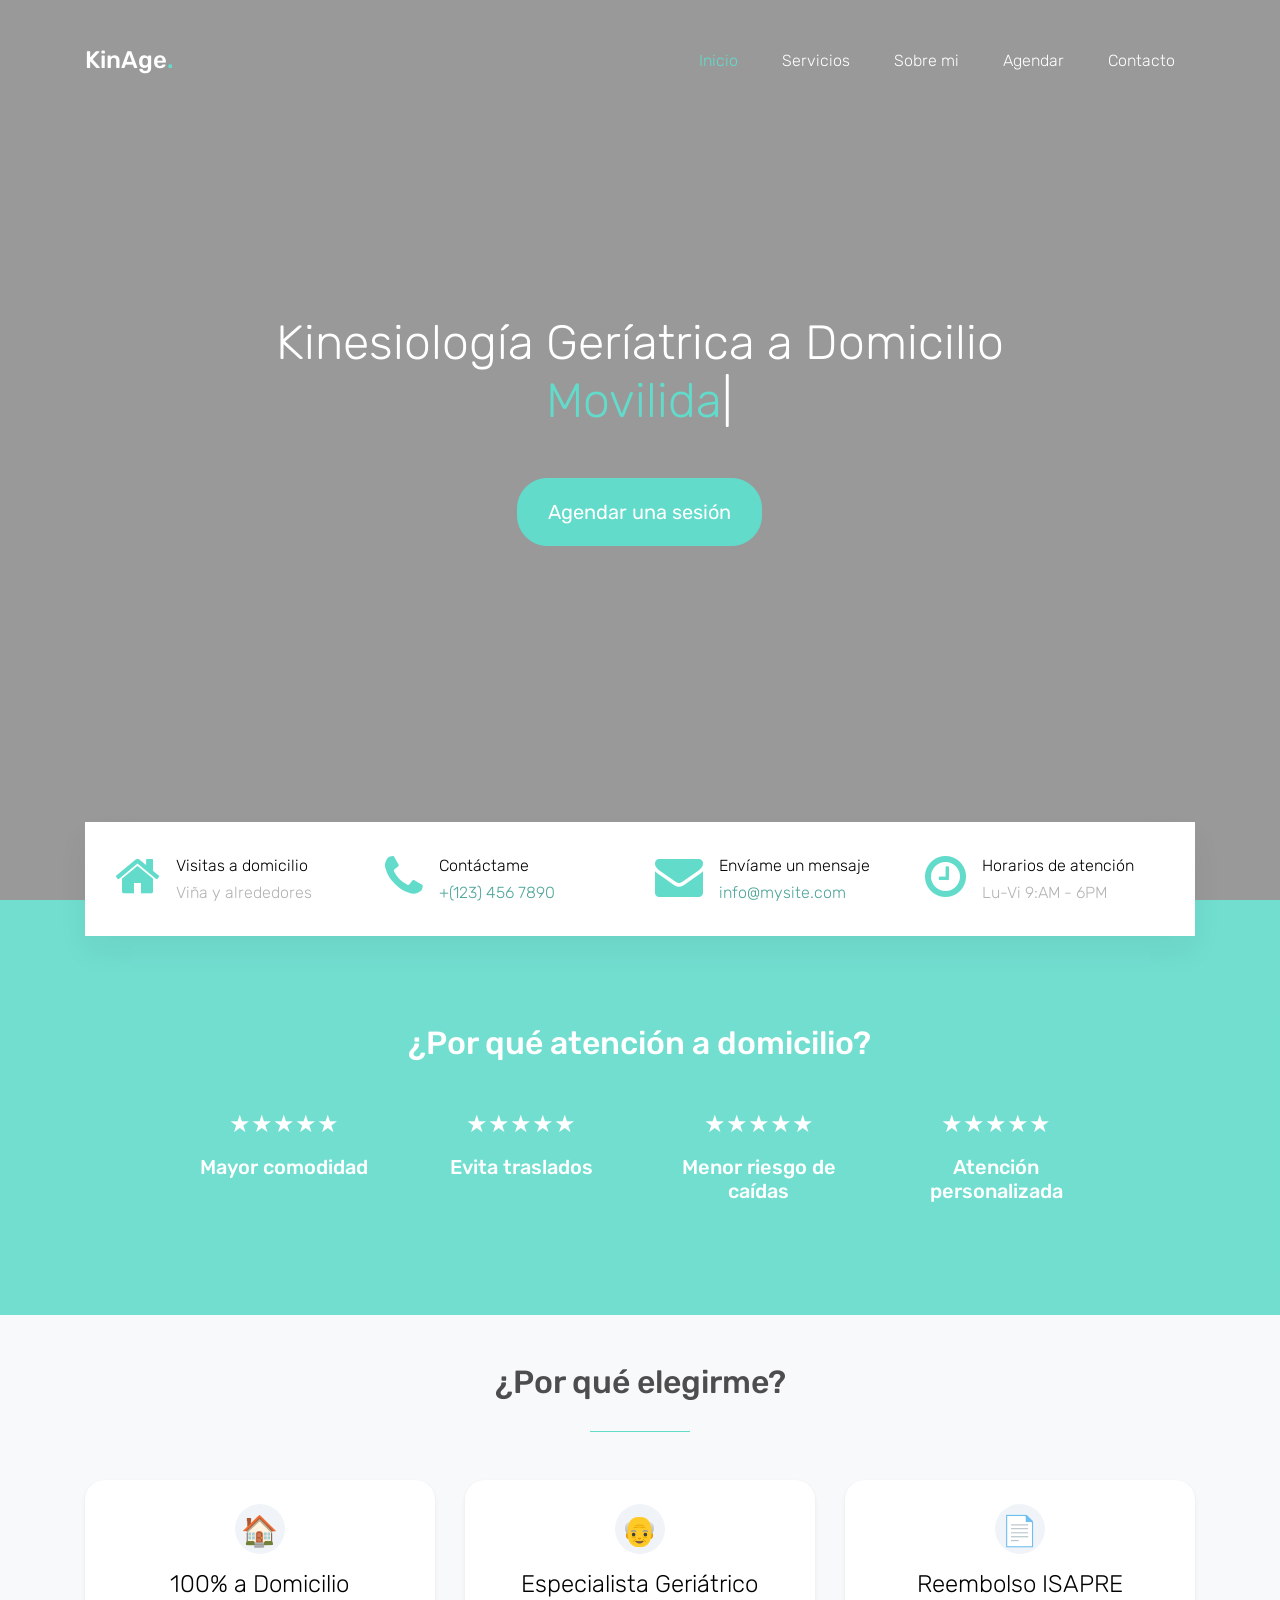
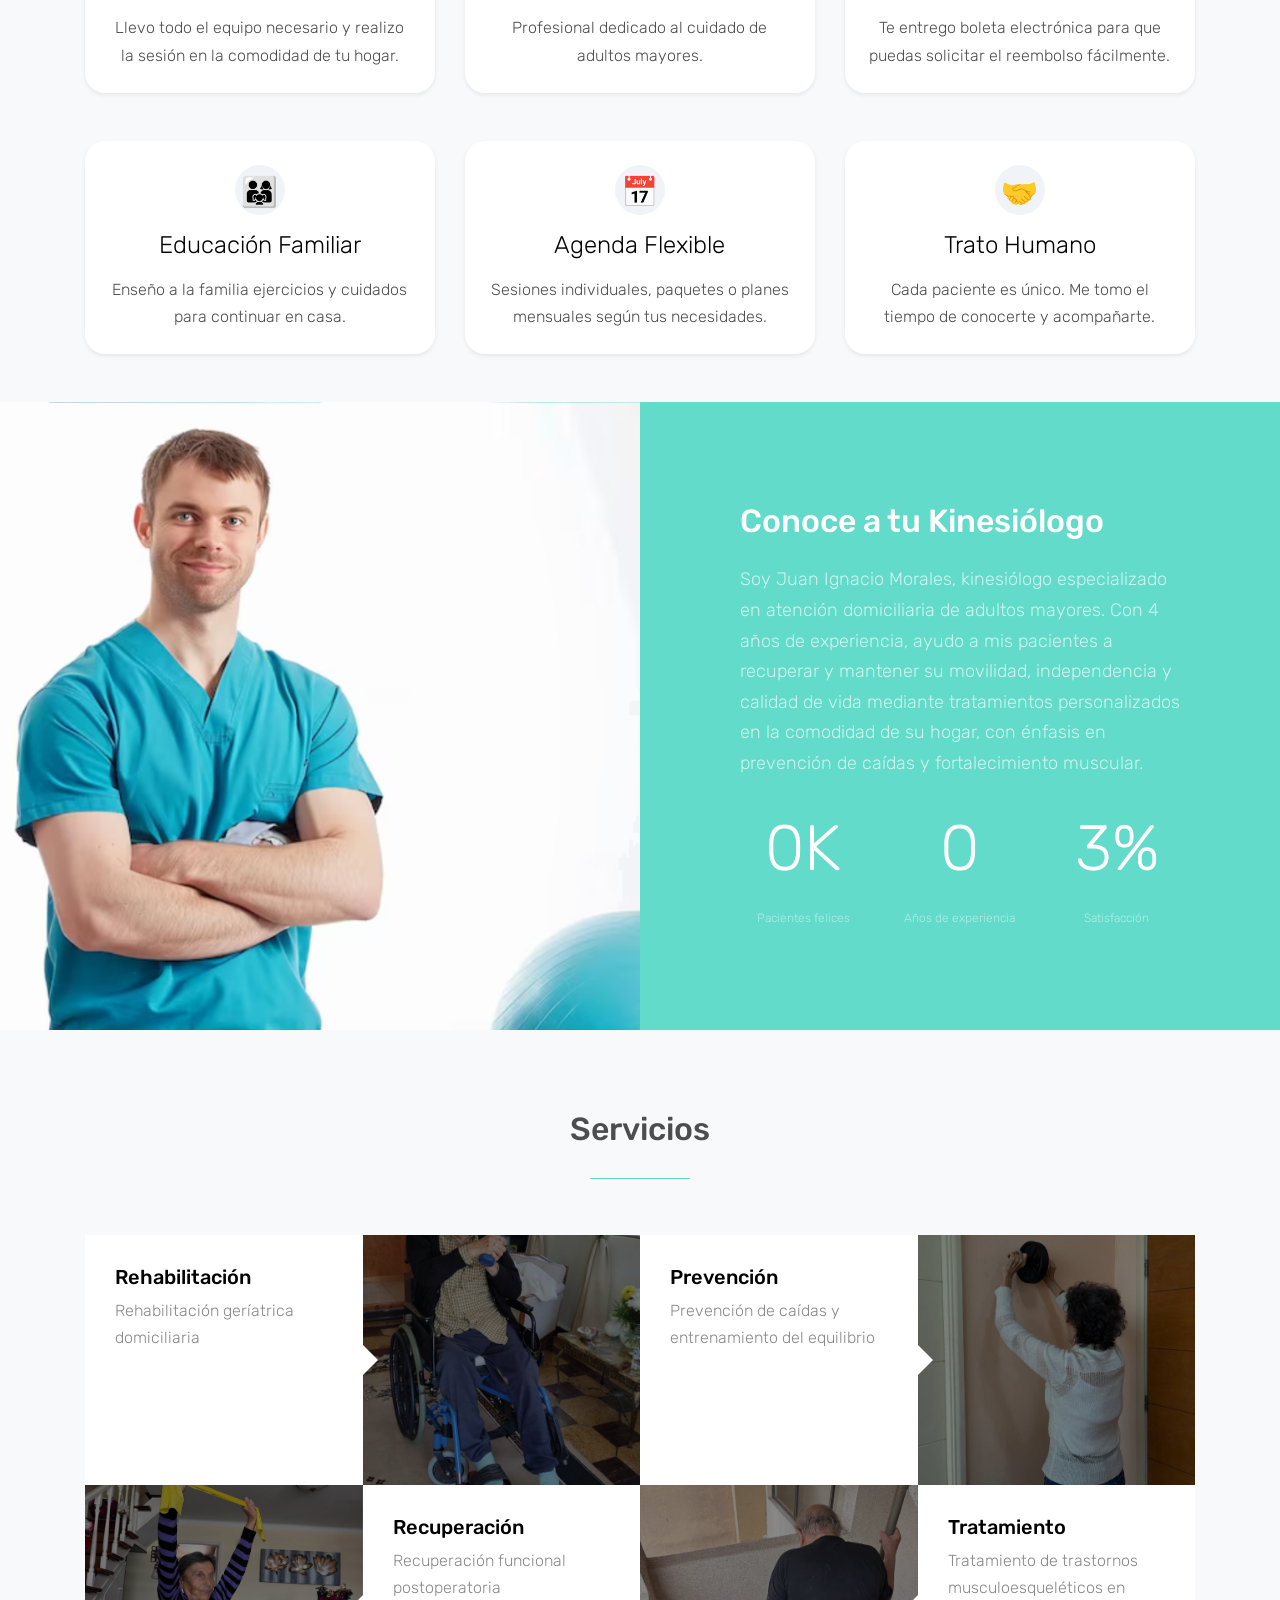
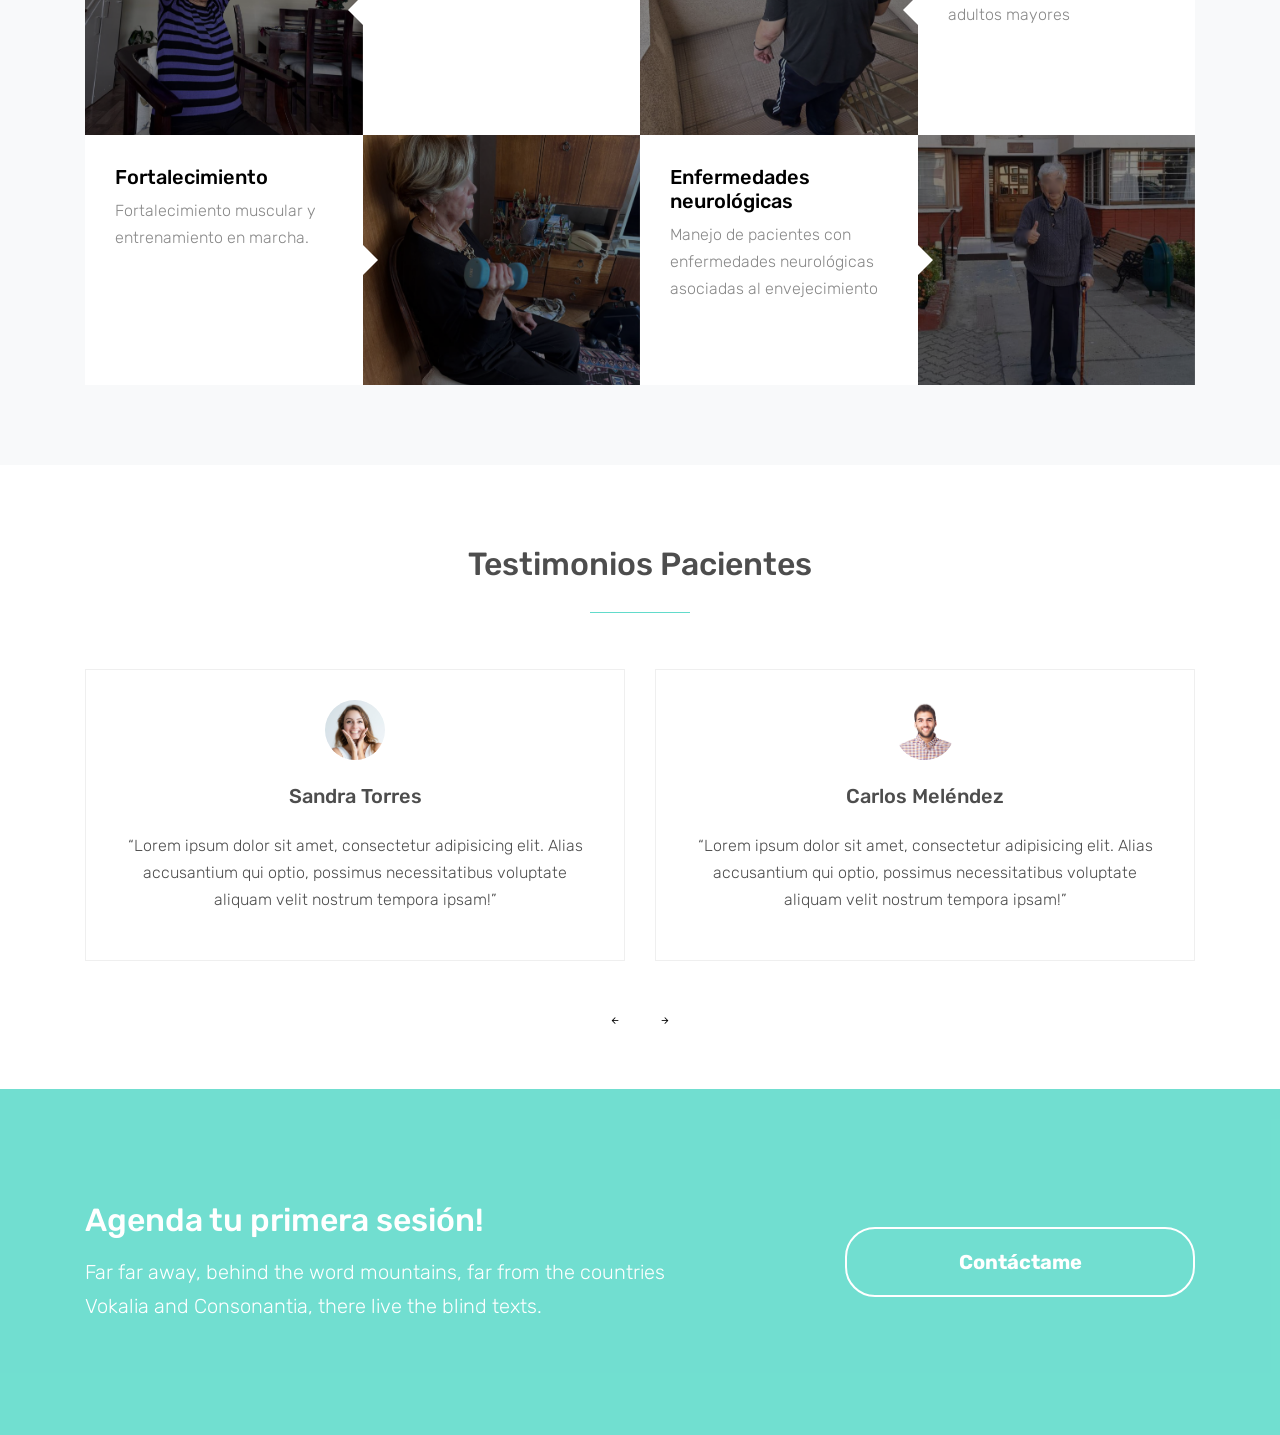
==== commit 136fd9ae: "Cambios Añadiendo cambios a repositorio remoto" ====
--- a/index.html
+++ b/index.html
@@ -47,7 +47,7 @@
         <div class="row align-items-center">
 
           <div class="col-11 col-xl-4">
-            <h1 class="mb-0 site-logo"><a href="index.html" class="text-white mb-0">KineAge<span
+            <h1 class="mb-0 site-logo"><a href="index.html" class="text-white mb-0">KinAge<span
                   class="text-primary">.</span> </a></h1>
           </div>
           <div class="col-12 col-md-8 d-none d-xl-block">
@@ -55,25 +55,10 @@
 
               <ul class="site-menu js-clone-nav mr-auto d-none d-lg-block">
                 <li class="active"><a href="index.html"><span>Inicio</span></a></li>
-                <li class="has-children">
-                  <a href="services.html"><span>Servicios</span></a>
-                  <ul class="dropdown arrow-top">
-                    <li><a href="#">Physical Therapy</a></li>
-                    <li><a href="#">Massage Therapy</a></li>
-                    <li><a href="#">Chiropractic Therapy</a></li>
-                    <li class="has-children">
-                      <a href="#">Dropdown</a>
-                      <ul class="dropdown">
-                        <li><a href="#">Physical Therapy</a></li>
-                        <li><a href="#">Massage Therapy</a></li>
-                        <li><a href="#">Chiropractic Therapy</a></li>
-                      </ul>
-                    </li>
-                  </ul>
-                </li>
-                <li><a href="about.html"><span>Sobre mi</span></a></li>
-                <li><a href="blog.html"><span>Agendar</span></a></li>
-                <li><a href="contact.html"><span>Contacto</span></a></li>
+                <li><a href="#servicios"><span>Servicios</span></a></li>
+                <li><a href="#sobre-mi"><span>Sobre mi</span></a></li>
+                <li><a href="#agendar"><span>Agendar</span></a></li>
+                <li><a href="#contacto"><span>Contacto</span></a></li>
               </ul>
             </nav>
           </div>
@@ -103,10 +88,12 @@
 
           <div class="row justify-content-center mb-4">
             <div class="col-md-10 text-center">
-              <h1 data-aos="fade-up" class="mb-5">Kinesiología a Domicilio <span class="typed-words"></span>
+              <h1 data-aos="fade-up" class="mb-5">Kinesiología Geríatrica a Domicilio <br>
+                <span class="typed-words"></span>
               </h1>
 
-              <p data-aos="fade-up" data-aos-delay="100"><a href="#" class="btn btn-primary btn-pill">Agendar una
+              <p data-aos="fade-up" data-aos-delay="100"><a href="https://wa.me/5697967684"
+                  class="btn btn-primary btn-pill">Agendar una
                   sesión</a>
               </p>
             </div>
@@ -117,116 +104,186 @@
     </div>
   </div>
 
-
-
-  <div class="block-quick-info-2">
+  <!-- SECCIÓN: Por qué atención a domicilio + Info superpuesta -->
+  <div class="position-relative">
+
+    <!-- Bloque de información (superpuesto) -->
+    <div class="block-quick-info-2 position-absolute w-100" id="contacto" style="top: -30px; z-index: 10;">
+      <div class="container">
+        <div class="block-quick-info-2-inner">
+          <div class="row">
+            <div class="col-sm-6 col-md-6 col-lg-3 mb-3 mb-lg-0">
+              <div class="d-flex quick-info-2">
+                <span class="icon icon-home mr-3"></span>
+                <div class="text">
+                  <strong class="d-block heading">Visitas a domicilio</strong>
+                  <span class="excerpt">Viña y alrededores</span>
+                </div>
+              </div>
+            </div>
+            <div class="col-sm-6 col-md-6 col-lg-3 mb-3 mb-lg-0">
+              <div class="d-flex quick-info-2">
+                <span class="icon icon-phone mr-3"></span>
+                <div class="text">
+                  <strong class="d-block heading">Contáctame</strong>
+                  <span class="excerpt"><a href="#">+(123) 456 7890</a></span>
+                </div>
+              </div>
+            </div>
+            <div class="col-sm-6 col-md-6 col-lg-3 mb-3 mb-lg-0">
+              <div class="d-flex quick-info-2">
+                <span class="icon icon-envelope mr-3"></span>
+                <div class="text">
+                  <strong class="d-block heading">Envíame un mensaje</strong>
+                  <span class="excerpt"><a href="#">info@mysite.com</a></span>
+                </div>
+              </div>
+            </div>
+            <div class="col-sm-6 col-md-6 col-lg-3 mb-3 mb-lg-0">
+              <div class="d-flex quick-info-2">
+                <span class="icon icon-clock-o mr-3"></span>
+                <div class="text">
+                  <strong class="d-block heading">Horarios de atención</strong>
+                  <span class="excerpt">Lu-Vi 9:AM - 6PM</span>
+                </div>
+              </div>
+            </div>
+          </div>
+        </div>
+      </div>
+    </div>
+
+    <!-- SECCIÓN: Por qué atención a domicilio -->
+    <div class="block-cta-1 primary-overlay pt-5"
+      style="background-image: url('images/hero_bg_2.jpg'); padding-top: 100px !important;">
+      <div class="container">
+        <div class="row justify-content-center text-center">
+          <div class="col-lg-10">
+            <h2 class="mb-5 mt-4 text-white font-secondary">¿Por qué atención a domicilio?</h2>
+
+            <div class="row gx-5 gy-4">
+              <div class="col-md-3 col-6">
+                <div class="text-white">
+                  <h4 class="mb-3 text-white">★★★★★</h4>
+                  <h5 class="mb-0">Mayor comodidad</h5>
+                </div>
+              </div>
+              <div class="col-md-3 col-6">
+                <div class="text-white">
+                  <h4 class="mb-3 text-white">★★★★★</h4>
+                  <h5 class="mb-0">Evita traslados</h5>
+                </div>
+              </div>
+              <div class="col-md-3 col-6">
+                <div class="text-white">
+                  <h4 class="mb-3 text-white">★★★★★</h4>
+                  <h5 class="mb-0">Menor riesgo de caídas</h5>
+                </div>
+              </div>
+              <div class="col-md-3 col-6">
+                <div class="text-white">
+                  <h4 class="mb-3 text-white">★★★★★</h4>
+                  <h5 class="mb-0">Atención personalizada</h5>
+                </div>
+              </div>
+            </div>
+          </div>
+        </div>
+      </div>
+    </div>
+  </div>
+
+
+  <!-- SECCIÓN: Lo que me hace diferente -->
+  <section class="diferente-section py-5 bg-light" id="diferente">
     <div class="container">
-      <div class="block-quick-info-2-inner">
-        <div class="row">
-          <div class="col-sm-6 col-md-6 col-lg-3 mb-3 mb-lg-0">
-            <div class="d-flex quick-info-2">
-              <span class="icon icon-home mr-3"></span>
-              <div class="text">
-                <strong class="d-block heading">Visitas a domilcio</strong>
-                <span class="excerpt">Viña y alrededores</span>
-              </div>
-            </div>
-          </div>
-          <div class="col-sm-6 col-md-6 col-lg-3 mb-3 mb-lg-0">
-            <div class="d-flex quick-info-2">
-              <span class="icon icon-phone mr-3"></span>
-              <div class="text">
-                <strong class="d-block heading">Contáctame</strong>
-                <span class="excerpt"><a href="#">+(123) 456 7890</a></span>
-              </div>
-            </div>
-          </div>
-          <div class="col-sm-6 col-md-6 col-lg-3 mb-3 mb-lg-0">
-            <div class="d-flex quick-info-2">
-              <span class="icon icon-envelope mr-3"></span>
-              <div class="text">
-                <strong class="d-block heading">Envíame un mensaje</strong>
-                <span class="excerpt"><a href="#">info@mysite.com</a></span>
-              </div>
-            </div>
-          </div>
-          <div class="col-sm-6 col-md-6 col-lg-3 mb-3 mb-lg-0">
-            <div class="d-flex quick-info-2">
-              <span class="icon icon-clock-o mr-3"></span>
-              <div class="text">
-                <strong class="d-block heading">Horarios de atención</strong>
-                <span class="excerpt">Lu-Vi 9:AM - 6PM</span>
-              </div>
-            </div>
-          </div>
-        </div>
-      </div>
-    </div>
-  </div>
-
-  <div class="block-services-1 py-5">
-    <div class="container">
-      <div class="row">
-        <div class="mb-4 mb-lg-0 col-sm-6 col-md-6 col-lg-3">
-          <h3 class="mb-3">Servicios</h3>
-          <p>Lorem ipsum dolor sit amet, consectetur adipisicing elit. Officia rerum, aliquid velit minima inventore ad
-            consequatur accusamus dolor.</p>
-          <p><a href="#" class="d-inline-flex align-items-center block-service-1-more"><span>See all services</span>
-              <span class="icon-keyboard_arrow_right icon"></span></a></p>
-        </div>
-        <div class="mb-4 mb-lg-0 col-sm-6 col-md-6 col-lg-3">
-          <div class="block-service-1-card">
-            <a href="#" class="thumbnail-link d-block mb-4"><img src="images/img_1.jpg" alt="Image"
-                class="img-fluid"></a>
-            <h3 class="block-service-1-heading mb-3"><a href="#">Physical Therapy</a></h3>
-            <div class="block-service-1-excerpt">
-              <p>Lorem ipsum dolor sit amet, consectetur adipisicing elit. Enim odit molestias inventore, id sed, in
-                harum tenetur earum.</p>
-            </div>
-            <p><a href="#" class="d-inline-flex align-items-center block-service-1-more"><span>Find out more</span>
-                <span class="icon-keyboard_arrow_right icon"></span></a></p>
-          </div>
-        </div>
-        <div class="mb-4 mb-lg-0 col-sm-6 col-md-6 col-lg-3">
-          <div class="block-service-1-card">
-            <a href="#" class="thumbnail-link d-block mb-4"><img src="images/img_2.jpg" alt="Image"
-                class="img-fluid"></a>
-            <h3 class="block-service-1-heading mb-3"><a href="#">Chiropractic Therapy</a></h3>
-            <div class="block-service-1-excerpt">
-              <p>Lorem ipsum dolor sit amet, consectetur adipisicing elit. Enim odit molestias inventore, id sed, in
-                harum tenetur earum.</p>
-            </div>
-            <p><a href="#" class="d-inline-flex align-items-center block-service-1-more"><span>Find out more</span>
-                <span class="icon-keyboard_arrow_right icon"></span></a></p>
-          </div>
-        </div>
-        <div class="mb-4 mb-lg-0 col-sm-6 col-md-6 col-lg-3">
-          <div class="block-service-1-card">
-            <a href="#" class="thumbnail-link d-block mb-4"><img src="images/img_3.jpg" alt="Image"
-                class="img-fluid"></a>
-            <h3 class="block-service-1-heading mb-3"><a href="#">Massage Therapy</a></h3>
-            <div class="block-service-1-excerpt">
-              <p>Lorem ipsum dolor sit amet, consectetur adipisicing elit. Enim odit molestias inventore, id sed, in
-                harum tenetur earum.</p>
-            </div>
-            <p><a href="#" class="d-inline-flex align-items-center block-service-1-more"><span>Find out more</span>
-                <span class="icon-keyboard_arrow_right icon"></span></a></p>
-          </div>
-        </div>
-      </div>
-    </div>
-  </div>
-
-  <div class="block-half-content-1 d-block d-lg-flex mt-5">
-    <div class="block-half-content-img" style="background-image: url('images/hero_bg_1.jpg')">
+      <div class="text-center mb-5">
+        <h2 class="site-section-heading text-center font-secondary">¿Por qué
+          elegirme?
+      </div>
+
+      <div class="row g-4 g-lg-5">
+        <!-- Card 1 -->
+        <div class="col-md-4 col-sm-6">
+          <div class="card h-100 text-center shadow-sm border-0">
+            <div class="card-body py-4">
+              <div class="icon-circle mb-3">🏠</div>
+              <h4 class="card-title">100% a Domicilio</h4>
+              <p class="card-text">Llevo todo el equipo necesario y realizo la sesión en la comodidad de tu hogar.</p>
+            </div>
+          </div>
+        </div>
+
+        <!-- Card 2 -->
+        <div class="col-md-4 col-sm-6">
+          <div class="card h-100 text-center shadow-sm border-0">
+            <div class="card-body py-4">
+              <div class="icon-circle mb-3">👴</div>
+              <h4 class="card-title">Especialista Geriátrico</h4>
+              <p class="card-text">Profesional dedicado al cuidado de adultos mayores.</p>
+            </div>
+          </div>
+        </div>
+
+        <!-- Card 3 -->
+        <div class="col-md-4 col-sm-6">
+          <div class="card h-100 text-center shadow-sm border-0">
+            <div class="card-body py-4">
+              <div class="icon-circle mb-3">📄</div>
+              <h4 class="card-title">Reembolso ISAPRE</h4>
+              <p class="card-text">Te entrego boleta electrónica para que puedas solicitar el reembolso fácilmente.</p>
+            </div>
+          </div>
+        </div>
+
+        <!-- Card 4 -->
+        <div class="col-md-4 col-sm-6">
+          <div class="card h-100 text-center shadow-sm border-0">
+            <div class="card-body py-4">
+              <div class="icon-circle mb-3">👨‍👩‍👧</div>
+              <h4 class="card-title">Educación Familiar</h4>
+              <p class="card-text">Enseño a la familia ejercicios y cuidados para continuar en casa.</p>
+            </div>
+          </div>
+        </div>
+
+        <!-- Card 5 -->
+        <div class="col-md-4 col-sm-6">
+          <div class="card h-100 text-center shadow-sm border-0">
+            <div class="card-body py-4">
+              <div class="icon-circle mb-3">📅</div>
+              <h4 class="card-title">Agenda Flexible</h4>
+              <p class="card-text">Sesiones individuales, paquetes o planes mensuales según tus necesidades.</p>
+            </div>
+          </div>
+        </div>
+
+        <!-- Card 6 -->
+        <div class="col-md-4 col-sm-6">
+          <div class="card h-100 text-center shadow-sm border-0">
+            <div class="card-body py-4">
+              <div class="icon-circle mb-3">🤝</div>
+              <h4 class="card-title">Trato Humano</h4>
+              <p class="card-text">Cada paciente es único. Me tomo el tiempo de conocerte y acompañarte.</p>
+            </div>
+          </div>
+        </div>
+      </div>
+    </div>
+  </section>
+
+  <div class="block-half-content-1 d-block d-lg-flex" id="sobre-mi">
+    <div class="block-half-content-img" style="background-image: url('images/juani\ fake.png')">
 
     </div>
     <div class="block-half-content-text bg-primary">
       <div class="block-half-content-text-inner">
-        <h2 class="block-half-content-heading mb-4">Por qué elegirme?</h2>
+        <h2 class="block-half-content-heading mb-4">Conoce a tu Kinesiólogo</h2>
         <div class="block-half-content-excerpt">
-          <p class="lead">Lorem ipsum dolor sit amet, consectetur adipisicing elit. Ut tenetur possimus nam totam,
-            repellat expedita ullam amet velit.</p>
+          <p class="lead">Soy Juan Ignacio Morales, kinesiólogo especializado en atención domiciliaria de adultos
+            mayores. Con 4 años de experiencia, ayudo a mis pacientes a recuperar y mantener su movilidad, independencia
+            y calidad de vida mediante tratamientos personalizados en la comodidad de su hogar, con énfasis en
+            prevención de caídas y fortalecimiento muscular.</p>
         </div>
       </div>
 
@@ -237,13 +294,13 @@
               <div class="number-wrap">
                 <span class="block-counter-1-number" data-number="3">0</span><span class="append">K</span>
               </div>
-              <span class="block-counter-1-caption">Pacientes felices</span>
+              <span class="block-counter-1-caption ">Pacientes felices</span>
             </div>
           </div>
           <div class="col-sm-4">
             <div class="counter">
               <div class="number-wrap">
-                <span class="block-counter-1-number" data-number="7">0</span><span class="append
+                <span class="block-counter-1-number" data-number="4">0</span><span class="append
 "></span>
               </div>
               <span class="block-counter-1-caption">Años de experiencia</span>
@@ -266,54 +323,73 @@
     <div class="container">
       <div class="row mb-5">
         <div class="col-md-12 text-center">
-          <h2 class="site-section-heading text-center font-secondary">Precios especiales</h2>
-        </div>
-      </div>
-    </div>
-    <div class="container">
+          <h2 class="site-section-heading text-center font-secondary" id="servicios">Servicios</h2>
+        </div>
+      </div>
+
+      <!-- Primera fila -->
+      <div class="d-block d-lg-flex ">
+        <div class="half-wrap d-block d-md-flex">
+          <div class="half bg-white d-block d-md-flex arrow-right">
+            <div class="text">
+              <h2>Rehabilitación</h2>
+              <p>Rehabilitación geríatrica domiciliaria</p>
+            </div>
+          </div>
+          <div class="half bg-img img" style="background-image: url('images/1.png');"></div>
+        </div>
+        <div class="half-wrap d-block d-md-flex">
+          <div class="half bg-white d-block d-md-flex arrow-right">
+            <div class="text">
+              <h2>Prevención</h2>
+              <p>Prevención de caídas y entrenamiento del equilibrio</p>
+            </div>
+          </div>
+          <div class="half bg-img img" style="background-image: url('images/2.png');"></div>
+        </div>
+      </div>
+
+      <!-- Segunda fila -->
+      <div class="d-block d-lg-flex">
+        <div class="half-wrap d-block d-md-flex">
+          <div class="half bg-white d-block d-md-flex arrow-left order-md-2">
+            <div class="text">
+              <h2>Recuperación</h2>
+              <p>Recuperación funcional postoperatoria</p>
+            </div>
+          </div>
+          <div class="half bg-img img" style="background-image: url('images/3.png');"></div>
+        </div>
+        <div class="half-wrap d-block d-md-flex">
+          <div class="half bg-white d-block d-md-flex arrow-left order-md-2">
+            <div class="text">
+              <h2>Tratamiento</h2>
+              <p>Tratamiento de trastornos musculoesqueléticos en adultos mayores</p>
+            </div>
+          </div>
+          <div class="half bg-img img" style="background-image: url('images/4.png');"></div>
+        </div>
+      </div>
+
+      <!-- Tercera fila -->
       <div class="d-block d-lg-flex">
         <div class="half-wrap d-block d-md-flex">
           <div class="half bg-white d-block d-md-flex arrow-right">
             <div class="text">
-              <h2>Physical Therapy</h2>
-              <p>Lorem ipsum dolor sit amet, consectetur adipisicing elit. Repellendus, unde!</p>
-              <p><a href="course-details.html" class="btn btn-primary btn-sm btn-pill">Learn More</a></p>
-            </div>
-          </div>
-          <div class="half bg-img img" style="background-image: url('images/img_1.jpg');"></div>
+              <h2>Fortalecimiento</h2>
+              <p>Fortalecimiento muscular y entrenamiento en marcha.</p>
+            </div>
+          </div>
+          <div class="half bg-img img" style="background-image: url('images/5.png');"></div>
         </div>
         <div class="half-wrap d-block d-md-flex">
           <div class="half bg-white d-block d-md-flex arrow-right">
             <div class="text">
-              <h2>Massage Therapy</h2>
-              <p>Lorem ipsum dolor sit amet, consectetur adipisicing elit. Repellendus, unde!</p>
-              <p><a href="course-details.html" class="btn btn-primary btn-sm btn-pill">Learn More</a></p>
-            </div>
-          </div>
-          <div class="half bg-img img" style="background-image: url('images/img_2.jpg');"></div>
-        </div>
-      </div>
-
-      <div class="d-block d-lg-flex">
-        <div class="half-wrap d-block d-md-flex">
-          <div class="half bg-white d-block d-md-flex arrow-left order-md-2">
-            <div class="text">
-              <h2>Chiropractic Therapy</h2>
-              <p>Lorem ipsum dolor sit amet, consectetur adipisicing elit. Repellendus, unde!</p>
-              <p><a href="course-details.html" class="btn btn-primary btn-sm btn-pill">Learn More</a></p>
-            </div>
-          </div>
-          <div class="half bg-img img" style="background-image: url('images/img_3.jpg');"></div>
-        </div>
-        <div class="half-wrap d-block d-md-flex">
-          <div class="half bg-white  d-block d-md-flex arrow-left order-md-2">
-            <div class="text">
-              <h2>Chiropractic Therapy</h2>
-              <p>Lorem ipsum dolor sit amet, consectetur adipisicing elit. Repellendus, unde!</p>
-              <p><a href="course-details.html" class="btn btn-primary btn-sm btn-pill">Learn More</a></p>
-            </div>
-          </div>
-          <div class="half bg-img img" style="background-image: url('images/img_4.jpg');"></div>
+              <h2>Enfermedades neurológicas</h2>
+              <p>Manejo de pacientes con enfermedades neurológicas asociadas al envejecimiento</p>
+            </div>
+          </div>
+          <div class="half bg-img img" style="background-image: url('images/6.png');"></div>
         </div>
       </div>
     </div>
@@ -323,7 +399,7 @@
     <div class="container">
       <div class="row mb-5">
         <div class="col-md-12 text-center">
-          <h2 class="site-section-heading text-center font-secondary">Pacientes felices</h2>
+          <h2 class="site-section-heading text-center font-secondary">Testimonios Pacientes</h2>
         </div>
       </div>
       <div class="row">
@@ -337,7 +413,7 @@
                 <img src="images/person_1.jpg" alt="Image" class="img-fluid rounded-circle w-50 mx-auto">
               </div>
               <div>
-                <h2 class="h5 mb-4">Katie Johnson</h2>
+                <h2 class="h5 mb-4">Sandra Torres</h2>
                 <blockquote>&ldquo;Lorem ipsum dolor sit amet, consectetur adipisicing elit. Alias accusantium qui
                   optio, possimus necessitatibus voluptate aliquam velit nostrum tempora ipsam!&rdquo;</blockquote>
               </div>
@@ -348,7 +424,7 @@
                 <img src="images/person_2.jpg" alt="Image" class="img-fluid rounded-circle w-50 mx-auto">
               </div>
               <div>
-                <h2 class="h5 mb-4">Jun Mars</h2>
+                <h2 class="h5 mb-4">Carlos Meléndez</h2>
                 <blockquote>&ldquo;Lorem ipsum dolor sit amet, consectetur adipisicing elit. Alias accusantium qui
                   optio, possimus necessitatibus voluptate aliquam velit nostrum tempora ipsam!&rdquo;</blockquote>
               </div>
@@ -359,7 +435,7 @@
                 <img src="images/person_3.jpg" alt="Image" class="img-fluid rounded-circle w-50 mx-auto">
               </div>
               <div>
-                <h2 class="h5 mb-4">Katie Johnson</h2>
+                <h2 class="h5 mb-4">Elena Montero</h2>
                 <blockquote>&ldquo;Lorem ipsum dolor sit amet, consectetur adipisicing elit. Alias accusantium qui
                   optio, possimus necessitatibus voluptate aliquam velit nostrum tempora ipsam!&rdquo;</blockquote>
               </div>
@@ -370,7 +446,7 @@
                 <img src="images/person_4.jpg" alt="Image" class="img-fluid rounded-circle w-50 mx-auto">
               </div>
               <div>
-                <h2 class="h5 mb-4">Jun Mars</h2>
+                <h2 class="h5 mb-4">Juan Pérez</h2>
                 <blockquote>&ldquo;Lorem ipsum dolor sit amet, consectetur adipisicing elit. Alias accusantium qui
                   optio, possimus necessitatibus voluptate aliquam velit nostrum tempora ipsam!&rdquo;</blockquote>
               </div>
@@ -386,89 +462,29 @@
   </div>
 
   <div class="mt-5 block-cta-1 primary-overlay" style="background-image: url('images/hero_bg_2.jpg')">
-    <div class="container">
+    <div class="container" id="agendar">
       <div class="row align-items-center justify-content-between">
         <div class="col-lg-7 mb-4 mb-lg-0">
-          <h2 class="mb-3 mt-0 text-white">Upto 30% Discount for The First Commers</h2>
+          <h2 class="mb-3 mt-0 text-white">Agenda tu primera sesión!</h2>
           <p class="mb-0 text-white lead">Far far away, behind the word mountains, far from the countries Vokalia and
             Consonantia, there live the blind texts.</p>
         </div>
         <div class="col-lg-4">
-          <p class="mb-0"><a href="contact.html"
-              class="btn btn-outline-white text-white btn-md btn-pill px-5 font-weight-bold btn-block">Contact Us</a>
+          <p class="mb-0"><a href="https://wa.me/5697967684"
+              class="btn btn-outline-white text-white btn-md btn-pill px-5 font-weight-bold btn-block">Contáctame</a>
           </p>
         </div>
       </div>
     </div>
   </div>
 
-  <footer class="site-footer">
-    <div class="container">
-      <div class="row">
-        <div class="col-md-9">
-          <div class="row">
-            <div class="col-md-6 mb-5 mb-lg-0 col-lg-3">
-              <h2 class="footer-heading mb-4">Quick Links</h2>
-              <ul class="list-unstyled">
-                <li><a href="#">About Us</a></li>
-                <li><a href="#">Services</a></li>
-                <li><a href="#">Testimonials</a></li>
-                <li><a href="#">Contact Us</a></li>
-              </ul>
-            </div>
-            <div class="col-md-6 mb-5 mb-lg-0 col-lg-3">
-              <h2 class="footer-heading mb-4">Products</h2>
-              <ul class="list-unstyled">
-                <li><a href="#">About Us</a></li>
-                <li><a href="#">Services</a></li>
-                <li><a href="#">Testimonials</a></li>
-                <li><a href="#">Contact Us</a></li>
-              </ul>
-            </div>
-            <div class="col-md-6 mb-5 mb-lg-0 col-lg-3">
-              <h2 class="footer-heading mb-4">Features</h2>
-              <ul class="list-unstyled">
-                <li><a href="#">About Us</a></li>
-                <li><a href="#">Services</a></li>
-                <li><a href="#">Testimonials</a></li>
-                <li><a href="#">Contact Us</a></li>
-              </ul>
-            </div>
-            <div class="col-md-6 mb-5 mb-lg-0 col-lg-3">
-              <h2 class="footer-heading mb-4">Follow Us</h2>
-              <a href="#" class="pl-0 pr-3"><span class="icon-facebook"></span></a>
-              <a href="#" class="pl-3 pr-3"><span class="icon-twitter"></span></a>
-              <a href="#" class="pl-3 pr-3"><span class="icon-instagram"></span></a>
-              <a href="#" class="pl-3 pr-3"><span class="icon-linkedin"></span></a>
-            </div>
-          </div>
-        </div>
-        <div class="col-lg-3">
-          <h2 class="footer-heading mb-4">Subscribe Newsletter</h2>
-          <p>Far far away, behind the word mountains, far from the countries Vokalia and Consonantia, there live the
-            blind texts.</p>
-          <form action="#" method="post" class="subscription">
-            <div class="input-group mb-3  d-flex align-items-stretch">
-              <input type="text" class="form-control bg-transparent" placeholder="Enter Email" aria-label="Enter Email"
-                aria-describedby="button-addon2">
-              <button class="btn btn-primary text-white" type="button" id="button-addon2">Send</button>
-            </div>
-          </form>
-        </div>
-      </div>
-      <div class="row pt-5 mt-5">
-        <div class="col-12 text-md-center text-left">
-          <p>
-            <!-- Link back to Colorlib can't be removed. Template is licensed under CC BY 3.0. -->
-            Copyright &copy;
-            <script>document.write(new Date().getFullYear());</script> All rights reserved | This template is made with
-            <i class="icon-heart text-danger" aria-hidden="true"></i> by <a href="https://colorlib.com"
-              target="_blank">Colorlib</a>
-            <!-- Link back to Colorlib can't be removed. Template is licensed under CC BY 3.0. -->
-          </p>
-        </div>
-      </div>
-    </div>
+  <footer>
+
+
+
+
+
+
   </footer>
   </div>
 
@@ -492,7 +508,7 @@
   <script src="js/typed.js"></script>
   <script>
     var typed = new Typed('.typed-words', {
-      strings: ["Movilidad", "Fuerza", "Bienestar"],
+      strings: ["Movilidad", "Fortalecimiento", "Rehabilitación"],
       typeSpeed: 80,
       backSpeed: 80,
       backDelay: 4000,
--- a/css/style.css
+++ b/css/style.css
@@ -98,9 +98,13 @@
   visibility: visible;
 }
 
+.block-cta-1 .text-white h4 {
+  color: white !important;
+}
+
 .btn {
   border-radius: 0;
-  font-size: 14px;
+  font-size: 20px;
   text-decoration: none !important;
   padding-top: 18px;
   padding-bottom: 18px;
@@ -202,7 +206,7 @@
 
 .site-section-heading {
   position: relative;
-  font-size: 1.7rem;
+  font-size: 1.5rem;
 }
 
 @media (min-width: 768px) {
@@ -893,7 +897,7 @@
 }
 
 .site-blocks-cover h1 {
-  font-size: 4rem;
+  font-size: 3rem;
   font-weight: 300;
   color: #fff;
 }
@@ -1081,11 +1085,68 @@
   }
 }
 
+
+
+
+
 .feature-blocks-1 {
   position: relative;
   margin-top: -70px;
   z-index: 2;
   color: #999999;
+}
+
+
+
+.diferente-section .card {
+  border-radius: 20px !important;
+  /* Esquinas más redondeadas */
+  transition: transform 0.3s ease, box-shadow 0.3s ease;
+  overflow: hidden;
+}
+
+.diferente-section .card:hover {
+  transform: translateY(-10px);
+  box-shadow: 0 15px 35px rgba(0, 0, 0, 0.12) !important;
+}
+
+.diferente-section .card-body {
+  padding: 2rem 1.5rem;
+}
+
+/* Iconos - Corrección del ::before */
+.diferente-section .icon-circle {
+  width: 50px;
+  height: 50px;
+  background-color: #f0f4f8;
+  border-radius: 50%;
+  display: flex;
+  align-items: center;
+  justify-content: center;
+  font-size: 1.85rem;
+  margin: 0 auto 1.2rem;
+  color: #22314f;
+  position: relative;
+}
+
+/* Eliminar cualquier ::before que esté interfiriendo */
+.diferente-section .icon-circle::before,
+.diferente-section .icon-circle::after {
+  content: none !important;
+  display: none !important;
+}
+
+/* Más espacio entre la fila superior e inferior */
+.diferente-section .row {
+  row-gap: 3rem !important;
+  /* ← Este es el que más espacio da entre filas */
+}
+
+/* Títulos */
+.diferente-section .card-title {
+  color: #000;
+  font-weight: 300;
+  margin-bottom: 1rem;
 }
 
 .feature-blocks-1.no-margin-top {
@@ -1297,7 +1358,7 @@
   position: relative;
   display: inline-block;
   padding: 20px;
-  font-size: 30px;
+  font-size: 10px;
   color: #000;
 }
 
@@ -2462,6 +2523,12 @@
   width: 50%;
 }
 
+.half.bg-img.img {
+  min-height: 250px !important;
+  background-size: cover;
+  background-position: center;
+}
+
 @media (max-width: 991.98px) {
 
   .events-wrap,
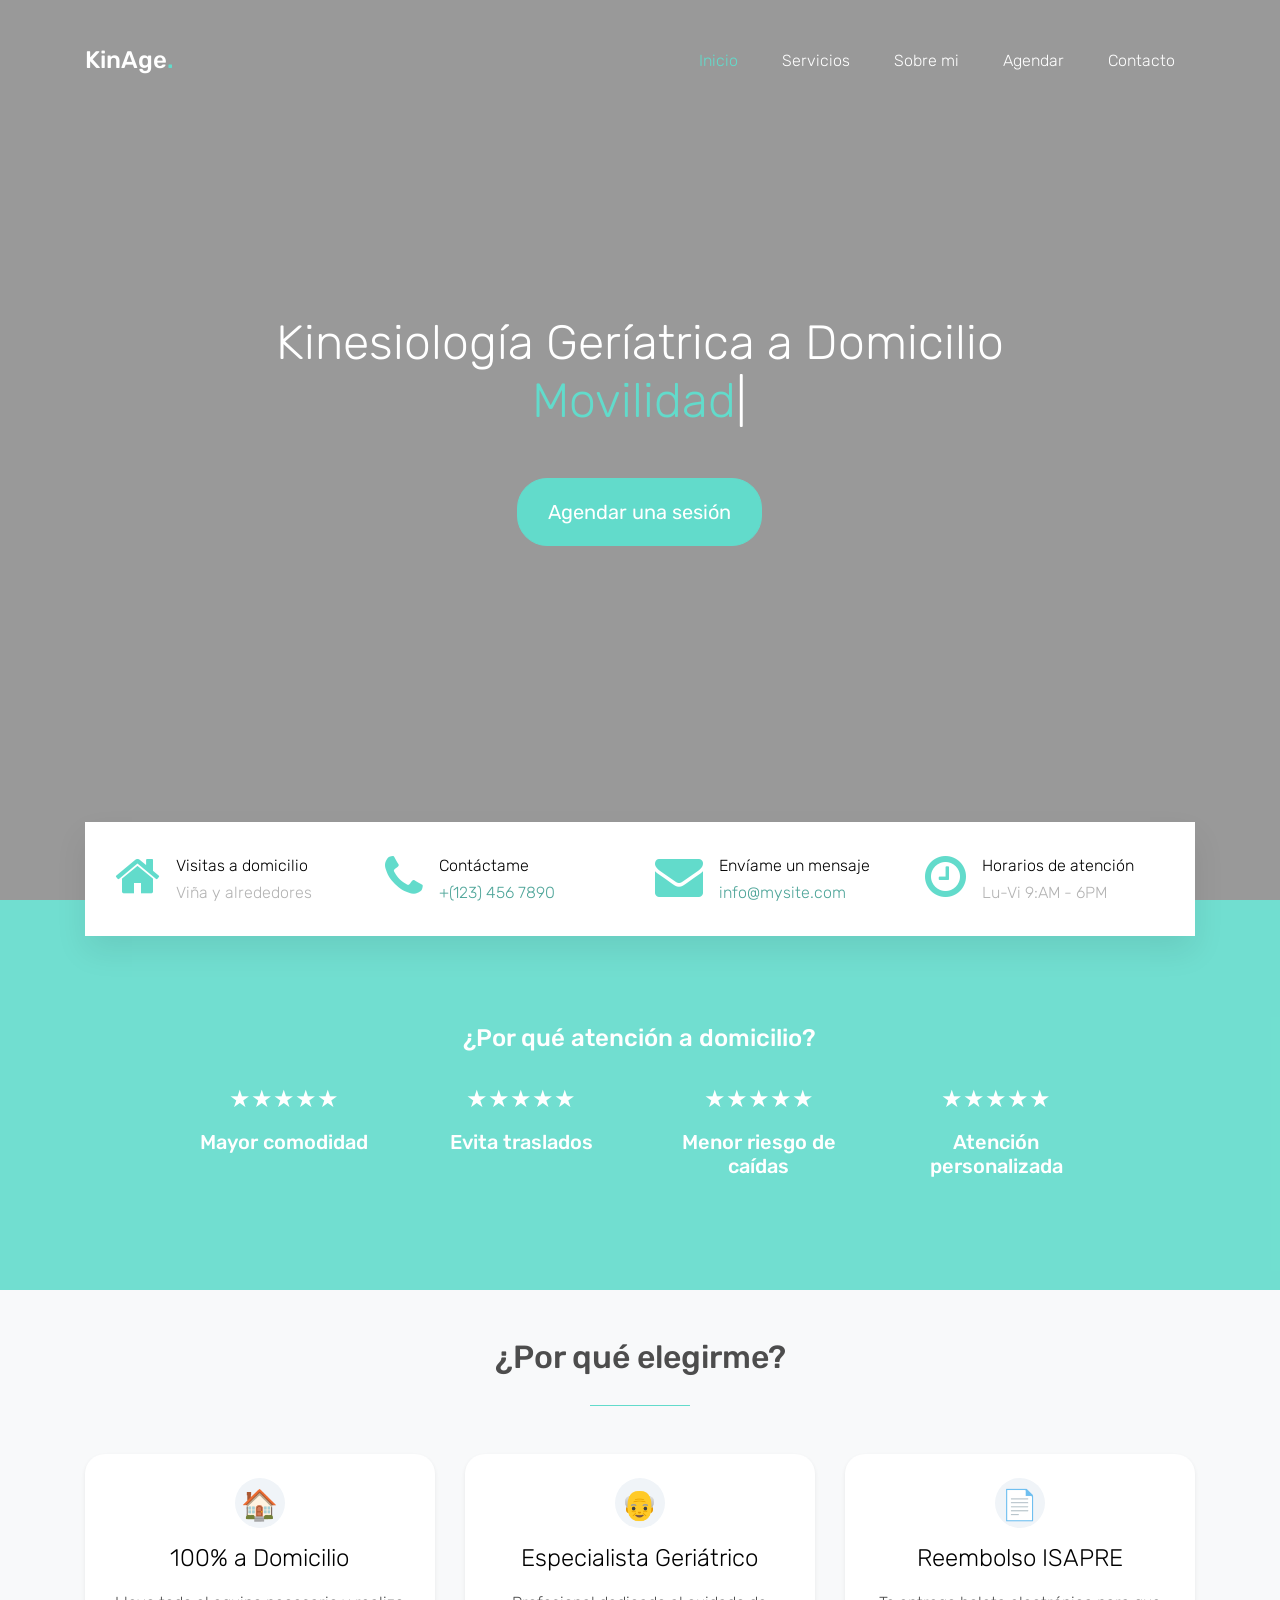
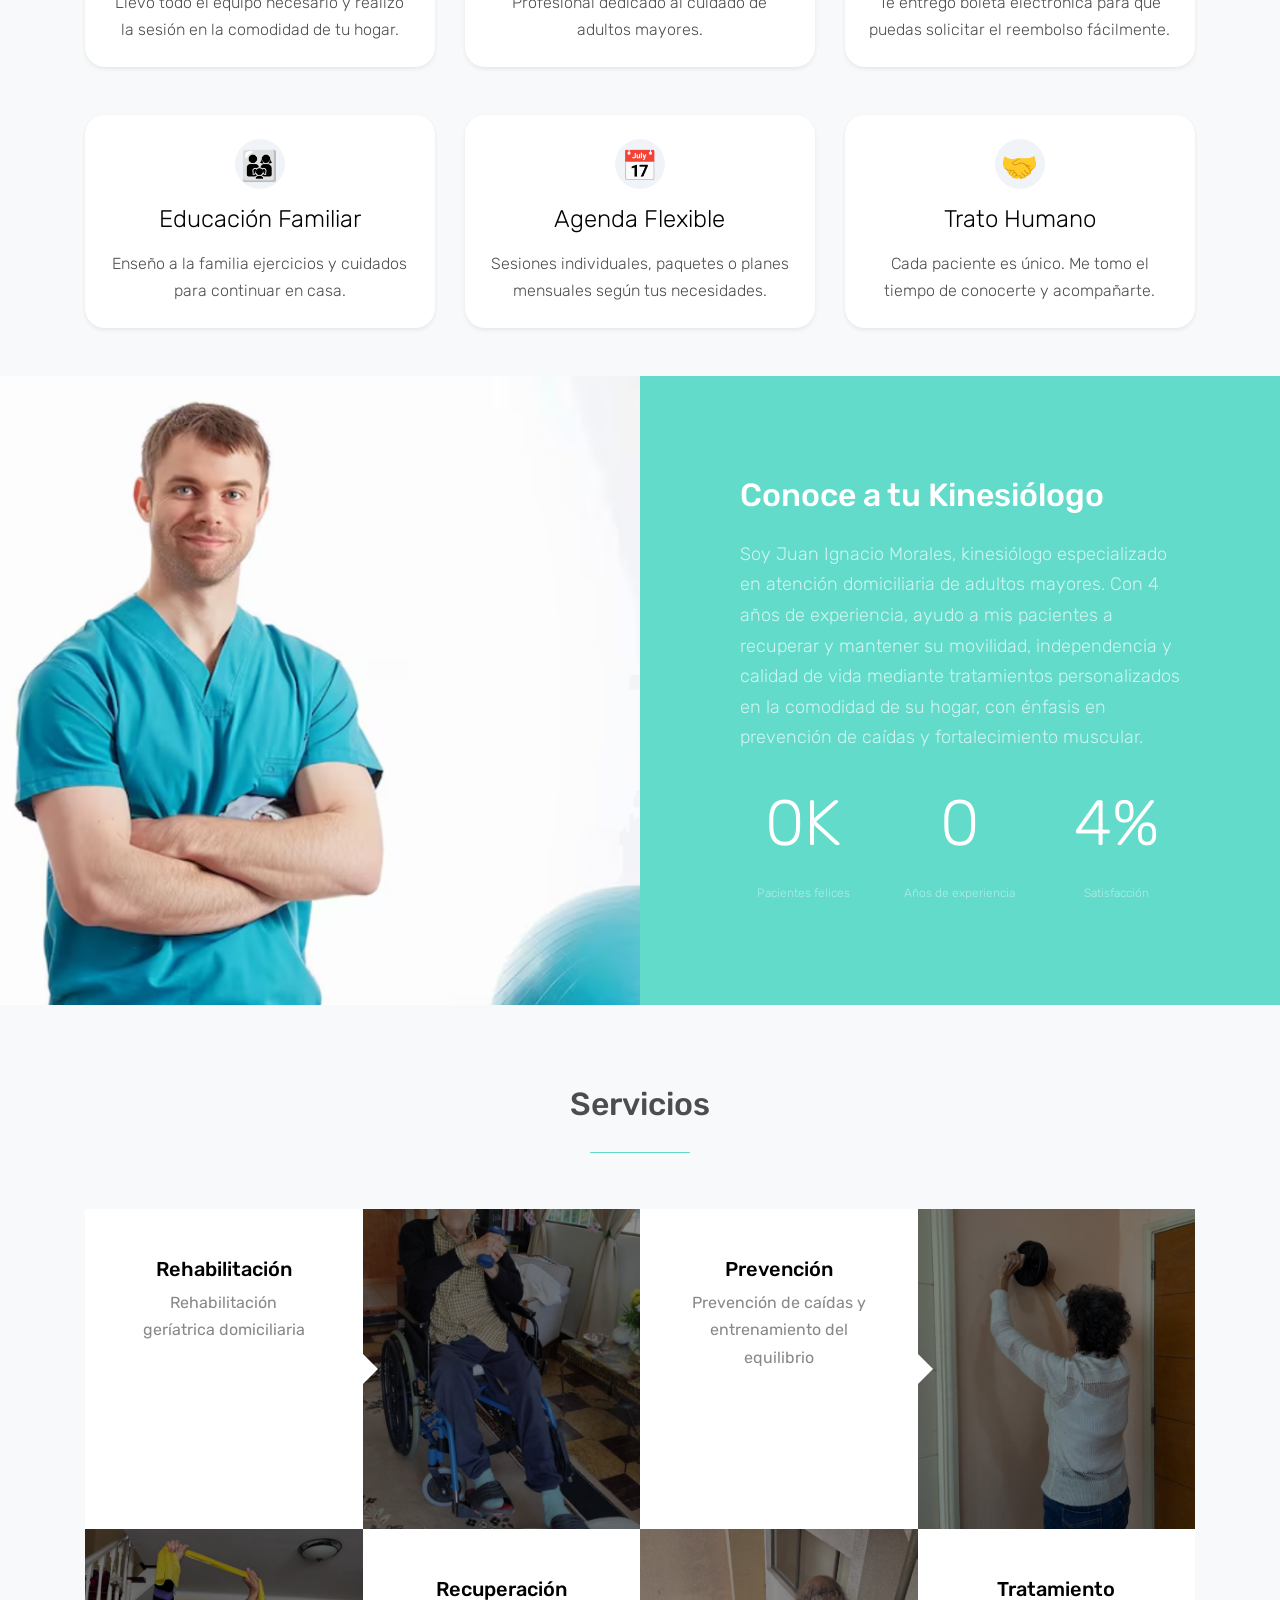
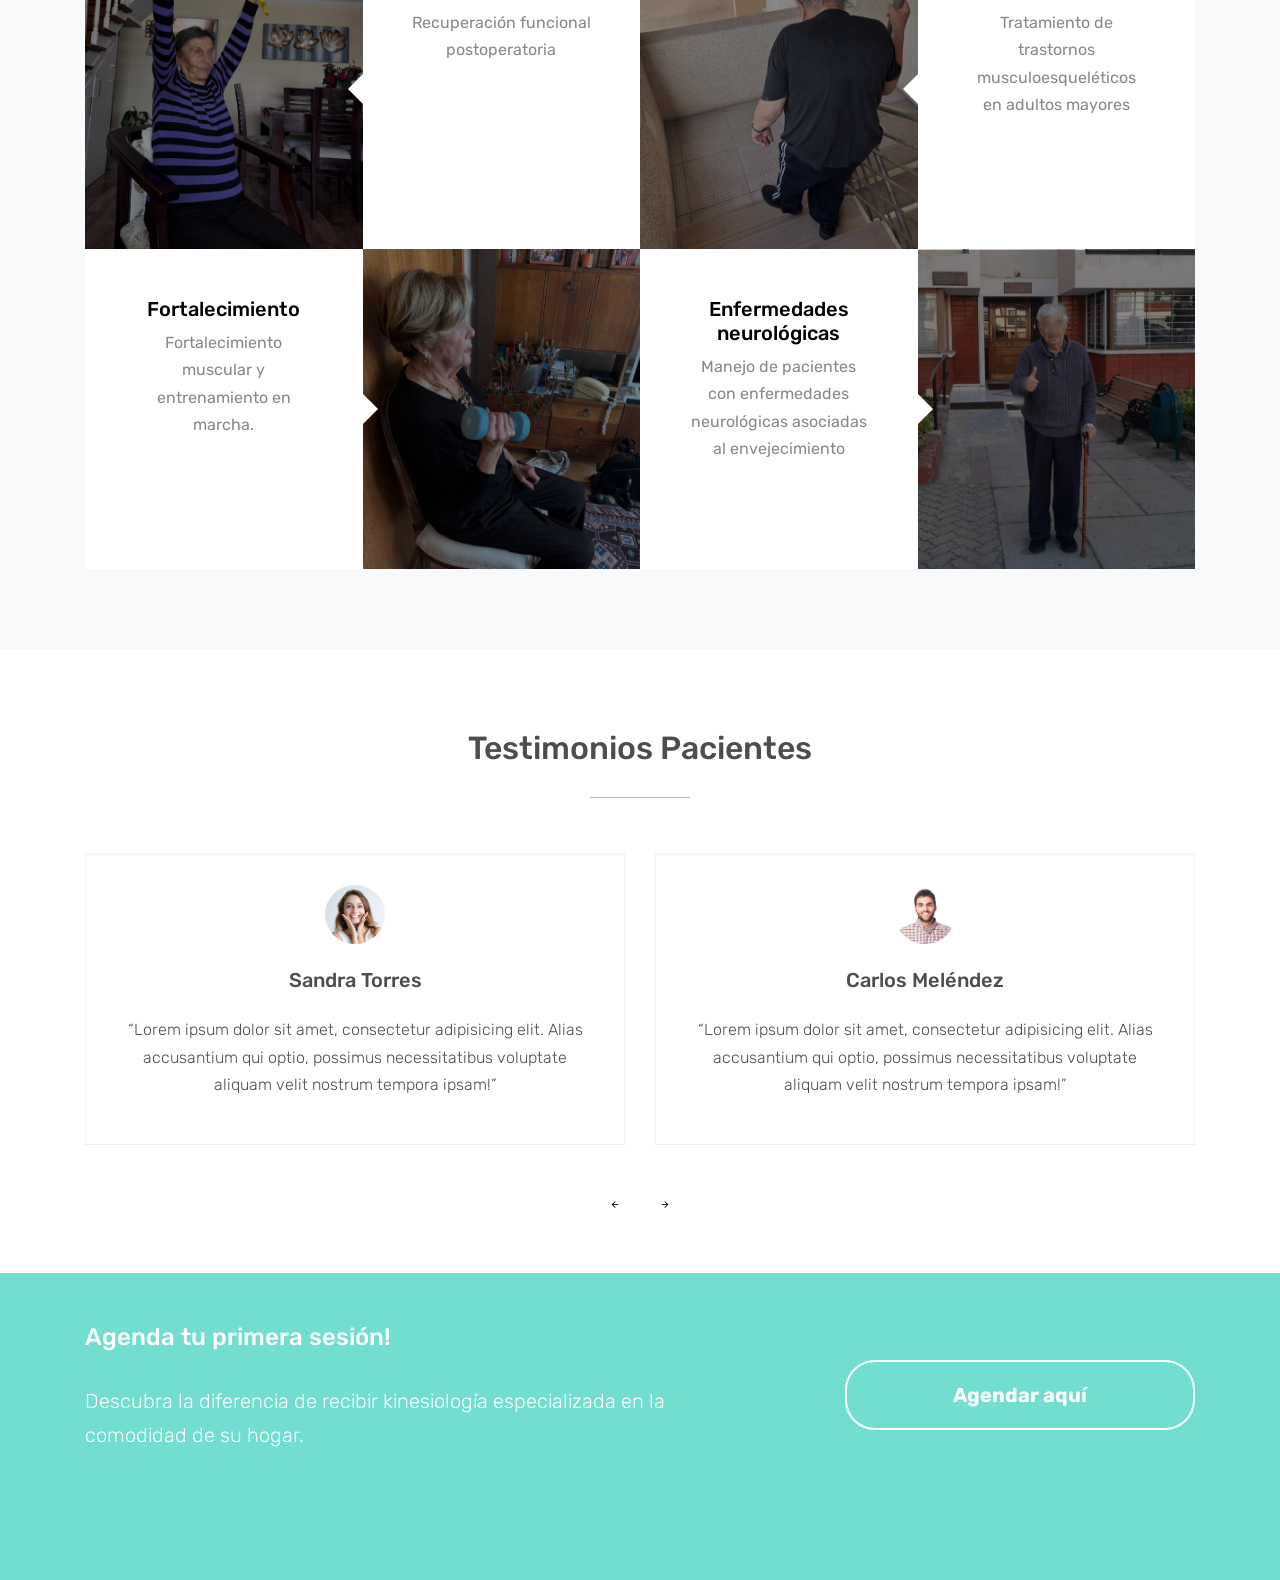
==== commit 7149445f: "Cambios Ultimos cambios en version mobile" ====
--- a/index.html
+++ b/index.html
@@ -289,7 +289,7 @@
 
       <div class="block-counter-1 section-counter">
         <div class="row">
-          <div class="col-sm-4">
+          <div class="col-4">
             <div class="counter">
               <div class="number-wrap">
                 <span class="block-counter-1-number" data-number="3">0</span><span class="append">K</span>
@@ -297,7 +297,7 @@
               <span class="block-counter-1-caption ">Pacientes felices</span>
             </div>
           </div>
-          <div class="col-sm-4">
+          <div class="col-4">
             <div class="counter">
               <div class="number-wrap">
                 <span class="block-counter-1-number" data-number="4">0</span><span class="append
@@ -306,7 +306,7 @@
               <span class="block-counter-1-caption">Años de experiencia</span>
             </div>
           </div>
-          <div class="col-sm-4">
+          <div class="col-4">
             <div class="counter">
               <div class="number-wrap">
                 <span class="block-counter-1-number" data-number="100">0</span><span class="append">%</span>
@@ -466,12 +466,12 @@
       <div class="row align-items-center justify-content-between">
         <div class="col-lg-7 mb-4 mb-lg-0">
           <h2 class="mb-3 mt-0 text-white">Agenda tu primera sesión!</h2>
-          <p class="mb-0 text-white lead">Far far away, behind the word mountains, far from the countries Vokalia and
-            Consonantia, there live the blind texts.</p>
+          <p class="mb-3 text-white lead">Descubra la diferencia de recibir kinesiología
+            especializada en la comodidad de su hogar.</p>
         </div>
         <div class="col-lg-4">
           <p class="mb-0"><a href="https://wa.me/5697967684"
-              class="btn btn-outline-white text-white btn-md btn-pill px-5 font-weight-bold btn-block">Contáctame</a>
+              class="btn btn-outline-white text-white btn-md btn-pill px-5 font-weight-bold btn-block">Agendar aquí</a>
           </p>
         </div>
       </div>
--- a/css/style.css
+++ b/css/style.css
@@ -100,6 +100,47 @@
 
 .block-cta-1 .text-white h4 {
   color: white !important;
+}
+
+@media (max-width: 768px) {
+
+  .block-quick-info-2 {
+    top: -20px !important;
+  }
+
+  .block-quick-info-2 .block-quick-info-2-inner {
+    margin-top: 0 !important;
+  }
+
+  .block-cta-1 {
+    padding-top: 480px !important;
+  }
+
+}
+
+.block-cta-1 {
+  padding-top: 50px !important;
+  padding-bottom: 1px;
+
+}
+
+
+.block-cta-1 h2 {
+  font-size: 1.5rem !important;
+  margin-bottom: 2rem !important;
+}
+
+/* Espacio vertical entre las dos filas en móvil */
+@media (max-width: 768px) {
+  .block-cta-1 .row.gx-5 {
+    row-gap: 2.5rem !important;
+    /* ← Este es el que controla el espacio vertical */
+  }
+
+  .block-cta-1 h5.mb-0 {
+    margin-top: 8px;
+    margin-bottom: 1px;
+  }
 }
 
 .btn {
@@ -1085,8 +1126,23 @@
   }
 }
 
-
-
+@media (max-width:768px) {
+
+  .block-quick-info-2 {
+    position: relative !important;
+    top: 0 !important;
+    padding-bottom: 20px;
+  }
+
+  .block-quick-info-2 .block-quick-info-2-inner {
+    margin-top: 0;
+  }
+
+  .block-cta-1 {
+    padding-top: 70px !important;
+  }
+
+}
 
 
 .feature-blocks-1 {
@@ -2523,10 +2579,86 @@
   width: 50%;
 }
 
+/* Servicios - General */
 .half.bg-img.img {
-  min-height: 250px !important;
+  min-height: 320px;
   background-size: cover;
   background-position: center;
+}
+
+.half.bg-white {
+  display: flex;
+
+}
+
+@media (max-width: 768px) {
+
+  /* Espacio entre cards */
+  .half-wrap {
+    margin-bottom: 25px;
+  }
+
+  /* Cada servicio será una card */
+  .half-wrap {
+    background: #fff;
+    border-radius: 18px;
+    overflow: hidden;
+    box-shadow: 0 8px 24px rgba(0, 0, 0, .08);
+  }
+
+  /* Imagen arriba */
+  .half.bg-img.img {
+    order: 1;
+    width: 100%;
+    min-height: 180px !important;
+    height: 400px !important;
+    background-size: cover;
+
+  }
+
+  /* Texto abajo */
+  .half.bg-white {
+    order: 2;
+    width: 100%;
+    min-height: auto !important;
+    background: #fff;
+    display: flex;
+    align-items: center;
+  }
+
+  /* Padding del texto */
+  .half.bg-white .text,
+  .half .text-left {
+    padding: 22px !important;
+    text-align: left;
+  }
+
+  /* Título */
+  .half h2 {
+    font-size: 1.25rem;
+    margin-bottom: 10px;
+    font-weight: 400;
+  }
+
+  /* Descripción */
+  .half p {
+    font-size: .95rem;
+    line-height: 1.5;
+    color: #666;
+    margin-bottom: 0;
+  }
+
+  /* Quitar flechas */
+  .half.arrow-left::after,
+  .half.arrow-right::after {
+    display: none;
+  }
+
+  /* Eliminar espacios innecesarios */
+  .half {
+    height: auto !important;
+  }
+
 }
 
 @media (max-width: 991.98px) {
@@ -2571,6 +2703,18 @@
 
 .half-wrap>.half.arrow-right {
   position: relative;
+}
+
+.half.bg-white {
+  min-height: 120px !important;
+}
+
+.half.bg-white .text {
+  text-align: center;
+  padding: 3rem !important;
+  font-size: medium;
+  font-weight: 400;
+
 }
 
 @media (max-width: 767.98px) {
@@ -2644,7 +2788,7 @@
   padding: 30px;
   background: #fff;
   margin-top: -80px;
-  box-shadow: 0 15px 30px 0 rgba(0, 0, 0, 0.05);
+  box-shadow: 0 15px 30px 0 rgba(0, 0, 0, 0.08);
 }
 
 .block-quick-info-2 .quick-info-2 .icon {
@@ -2740,10 +2884,13 @@
 }
 
 @media (max-width: 991.98px) {
+
   .block-half-content-1 .block-half-content-text {
     width: 100%;
-    padding: 20px 15px;
-  }
+    padding: 30px 30px !important;
+
+  }
+
 }
 
 .block-half-content-1 .block-half-content-text .block-half-content-heading {
@@ -2800,6 +2947,16 @@
   background: rgba(98, 219, 203, 0.9);
 }
 
+@media (max-width: 991px) {
+  .block-cta-1.primary-overlay.pt-5::before {
+    padding-top: 300px;
+  }
+
+  .block-half-content-heading h2 {
+    font-size: 1rem;
+  }
+}
+
 .subscription .form-control {
   height: 55px;
 }
@@ -2809,4 +2966,33 @@
   padding-bottom: 7px !important;
 }
 
+@media (max-width: 768px) {
+
+  .block-counter-1 .number-wrap {
+    font-size: 2rem !important;
+  }
+
+  .block-counter-1-caption {
+    font-size: 0.75rem;
+    line-height: 1.3;
+    display: block;
+  }
+
+  .counter {
+    text-align: center;
+  }
+
+}
+
+
+
+@media (max-width: 768px) {
+
+  .container {
+    padding-left: 25px !important;
+    padding-right: 25px !important;
+  }
+
+}
+
 /*# sourceMappingURL=style.css.map */
